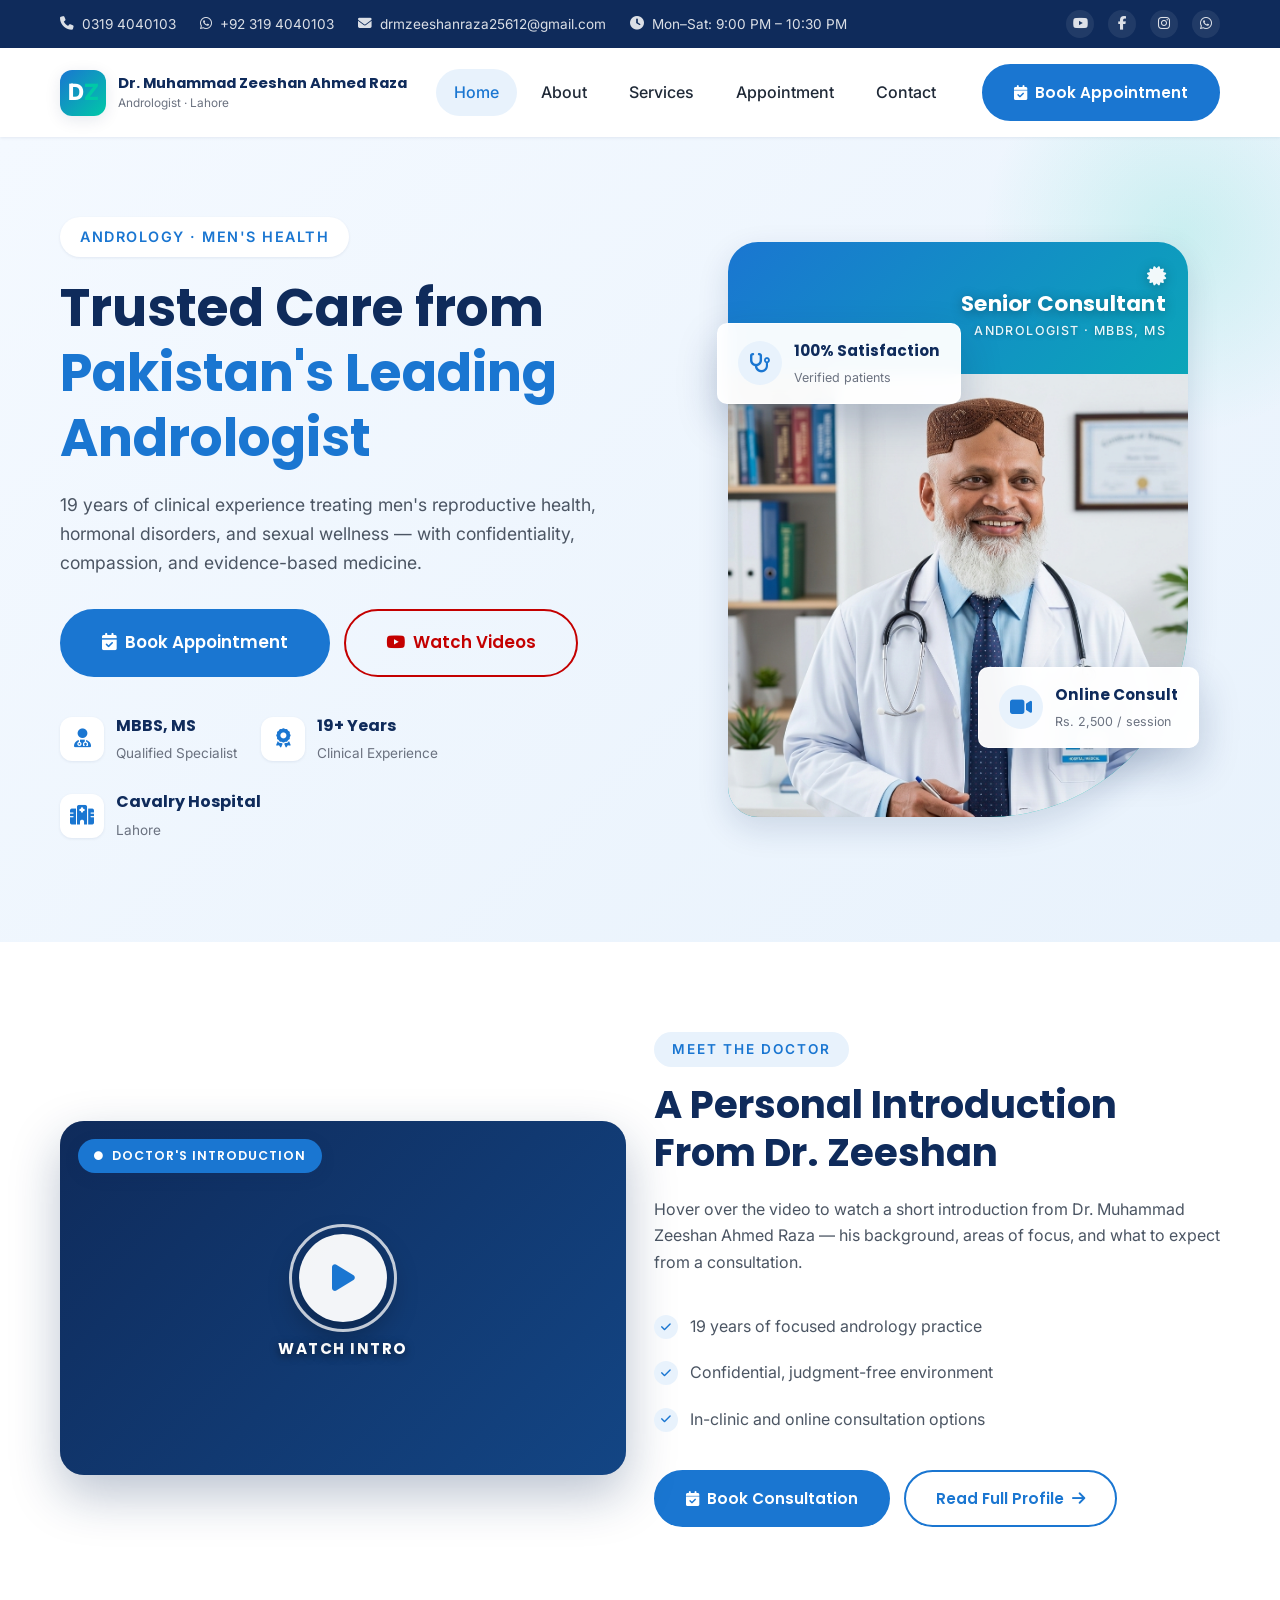
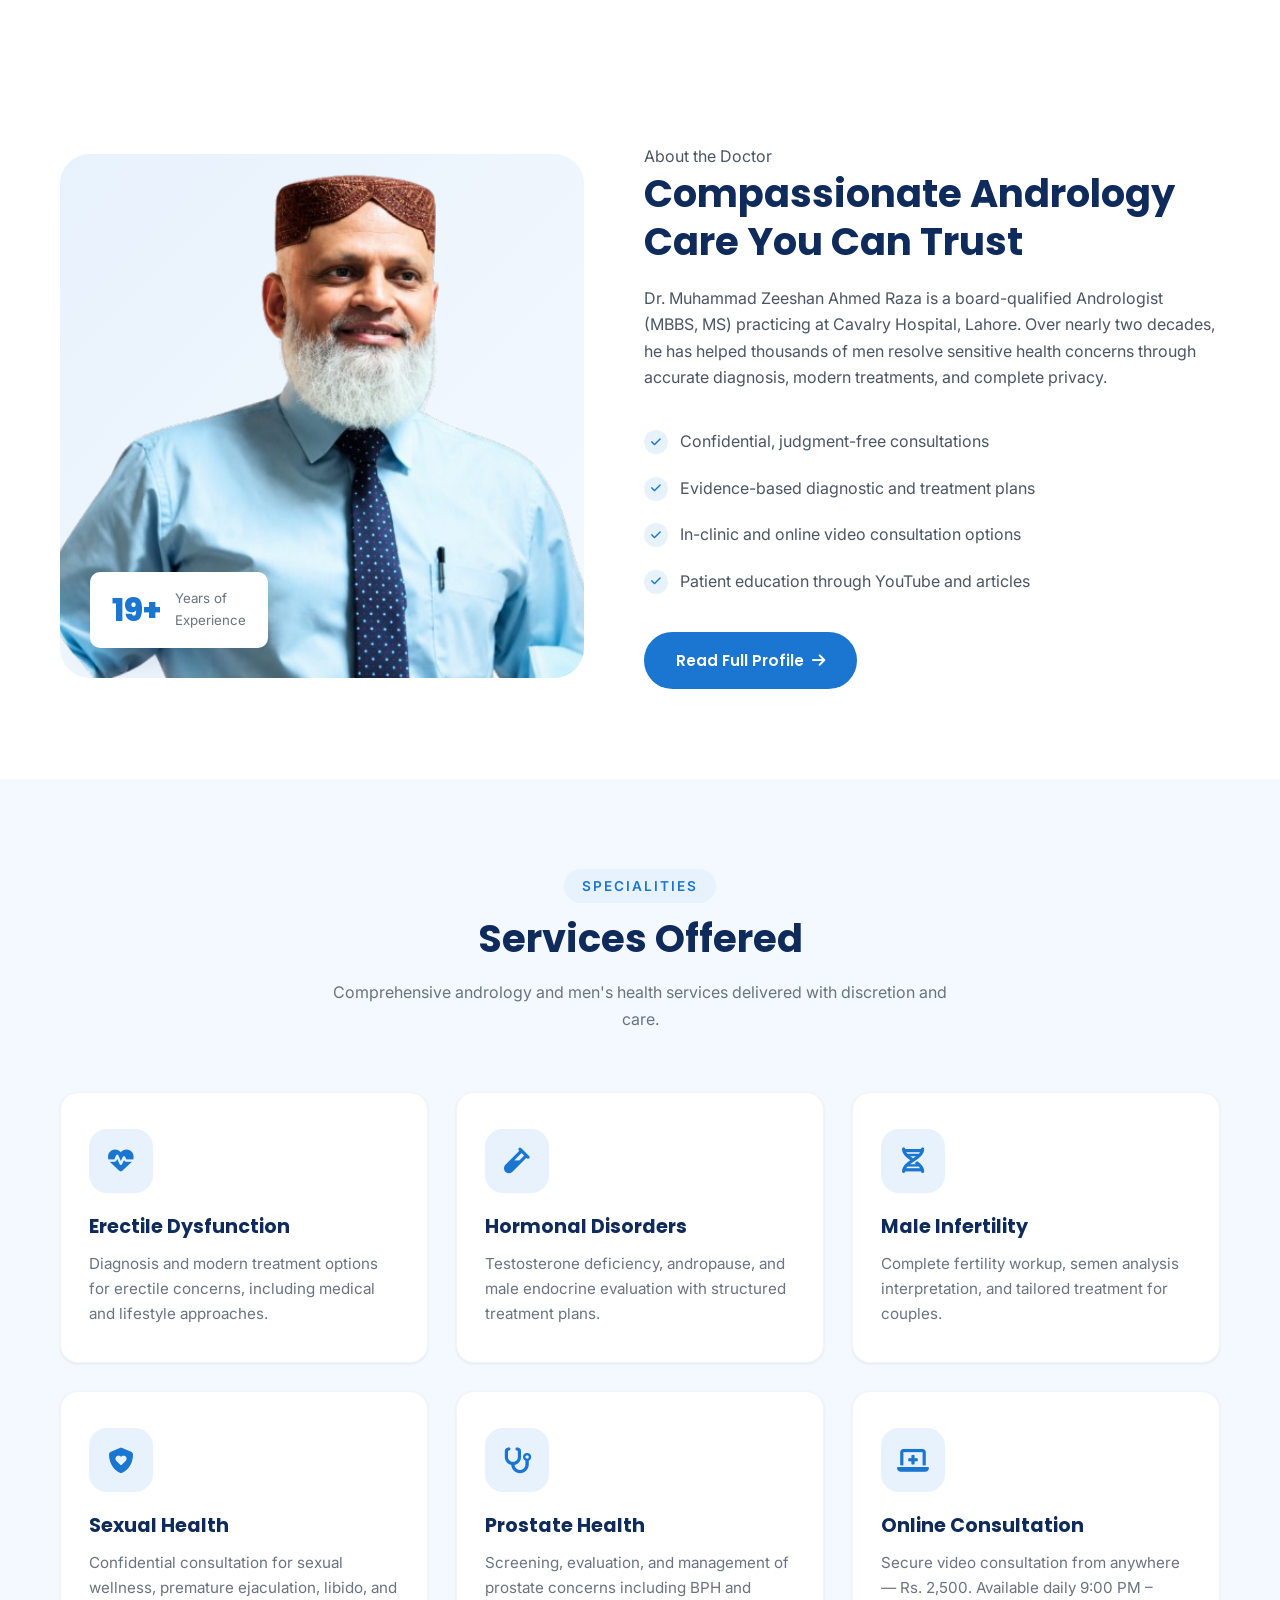
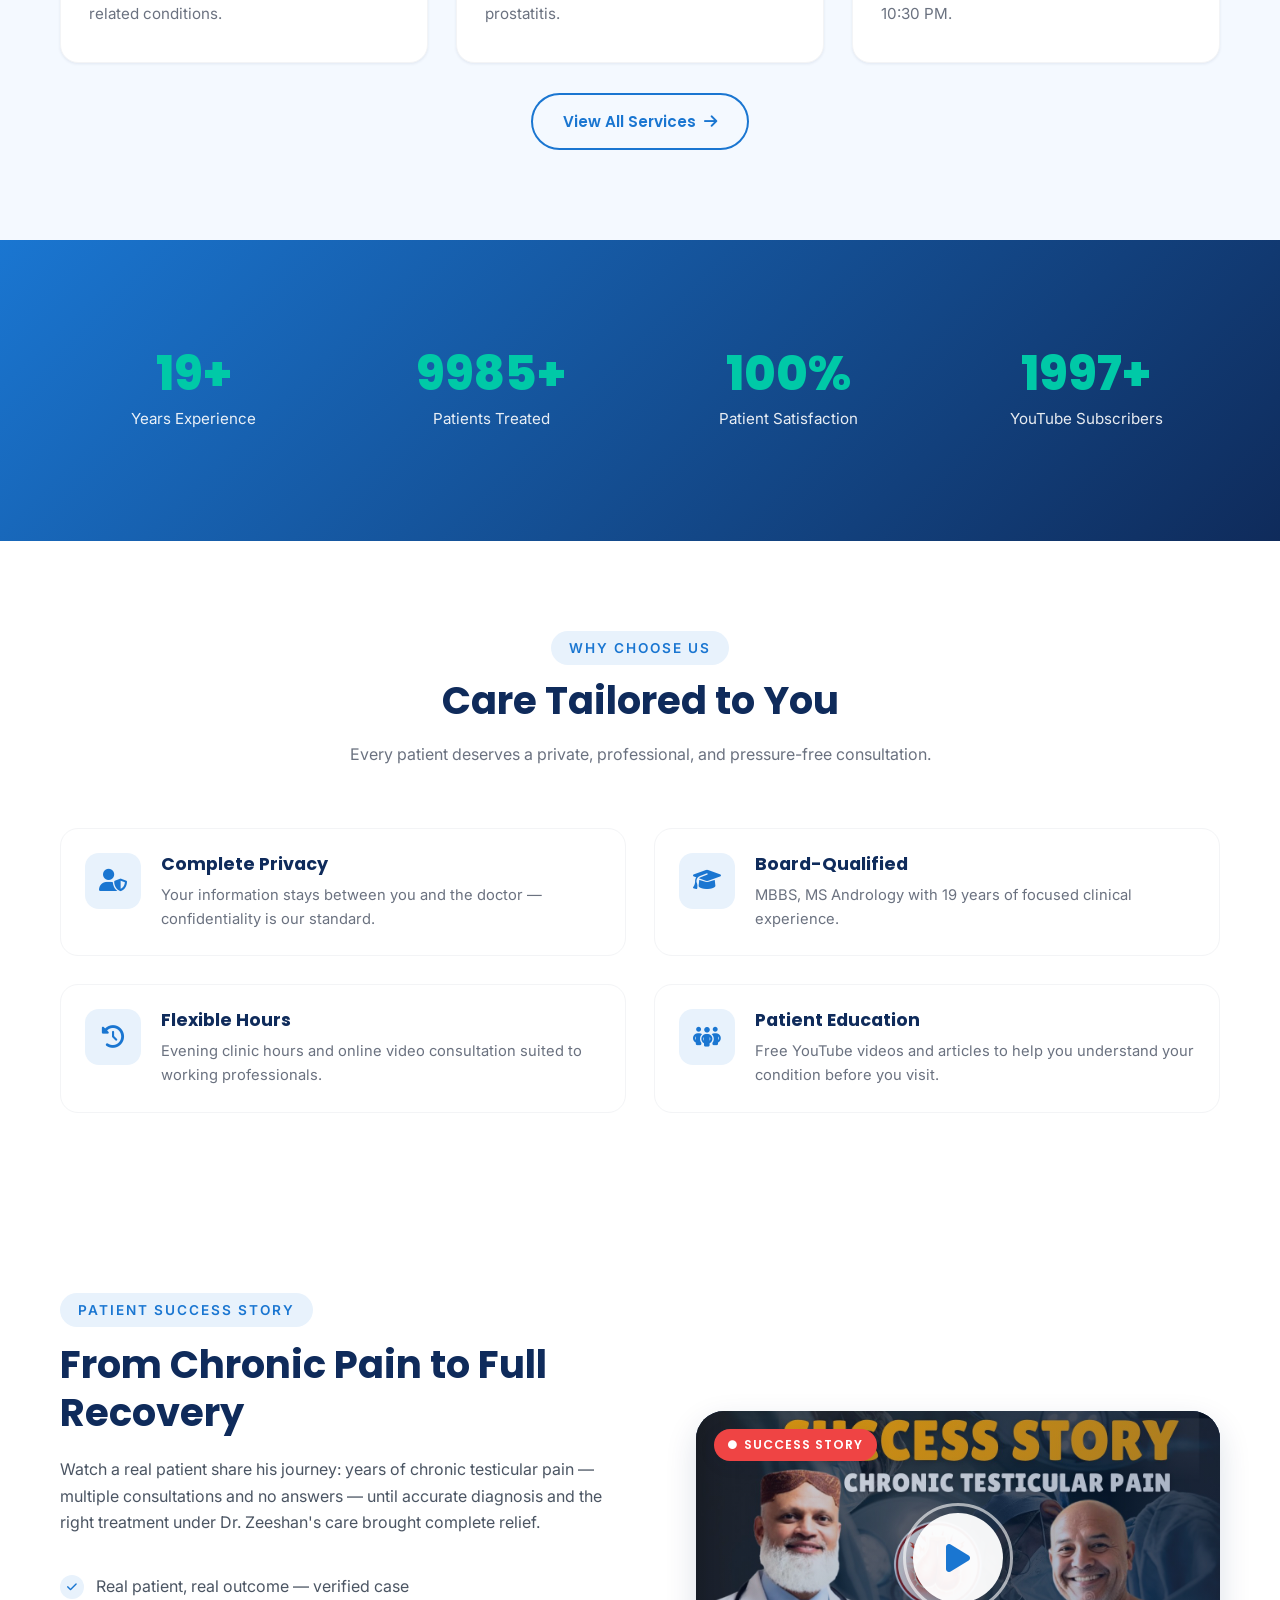
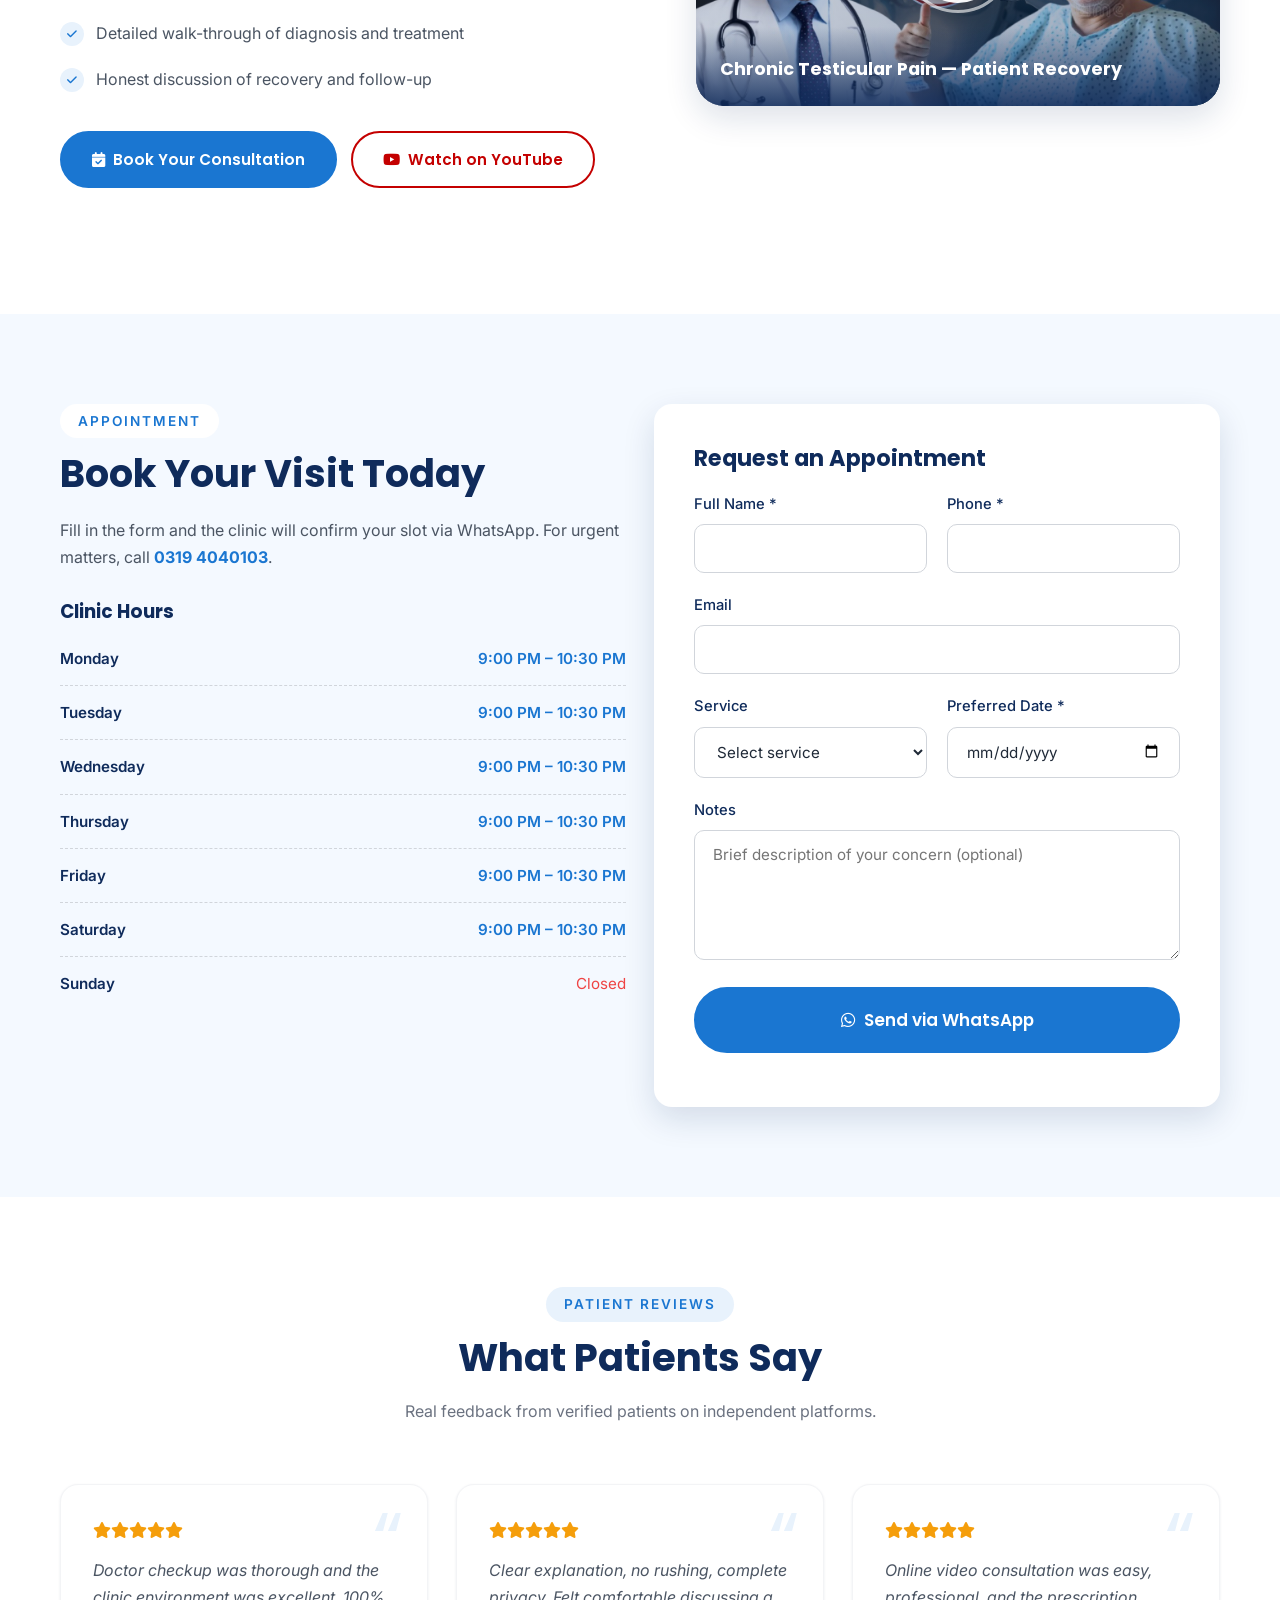
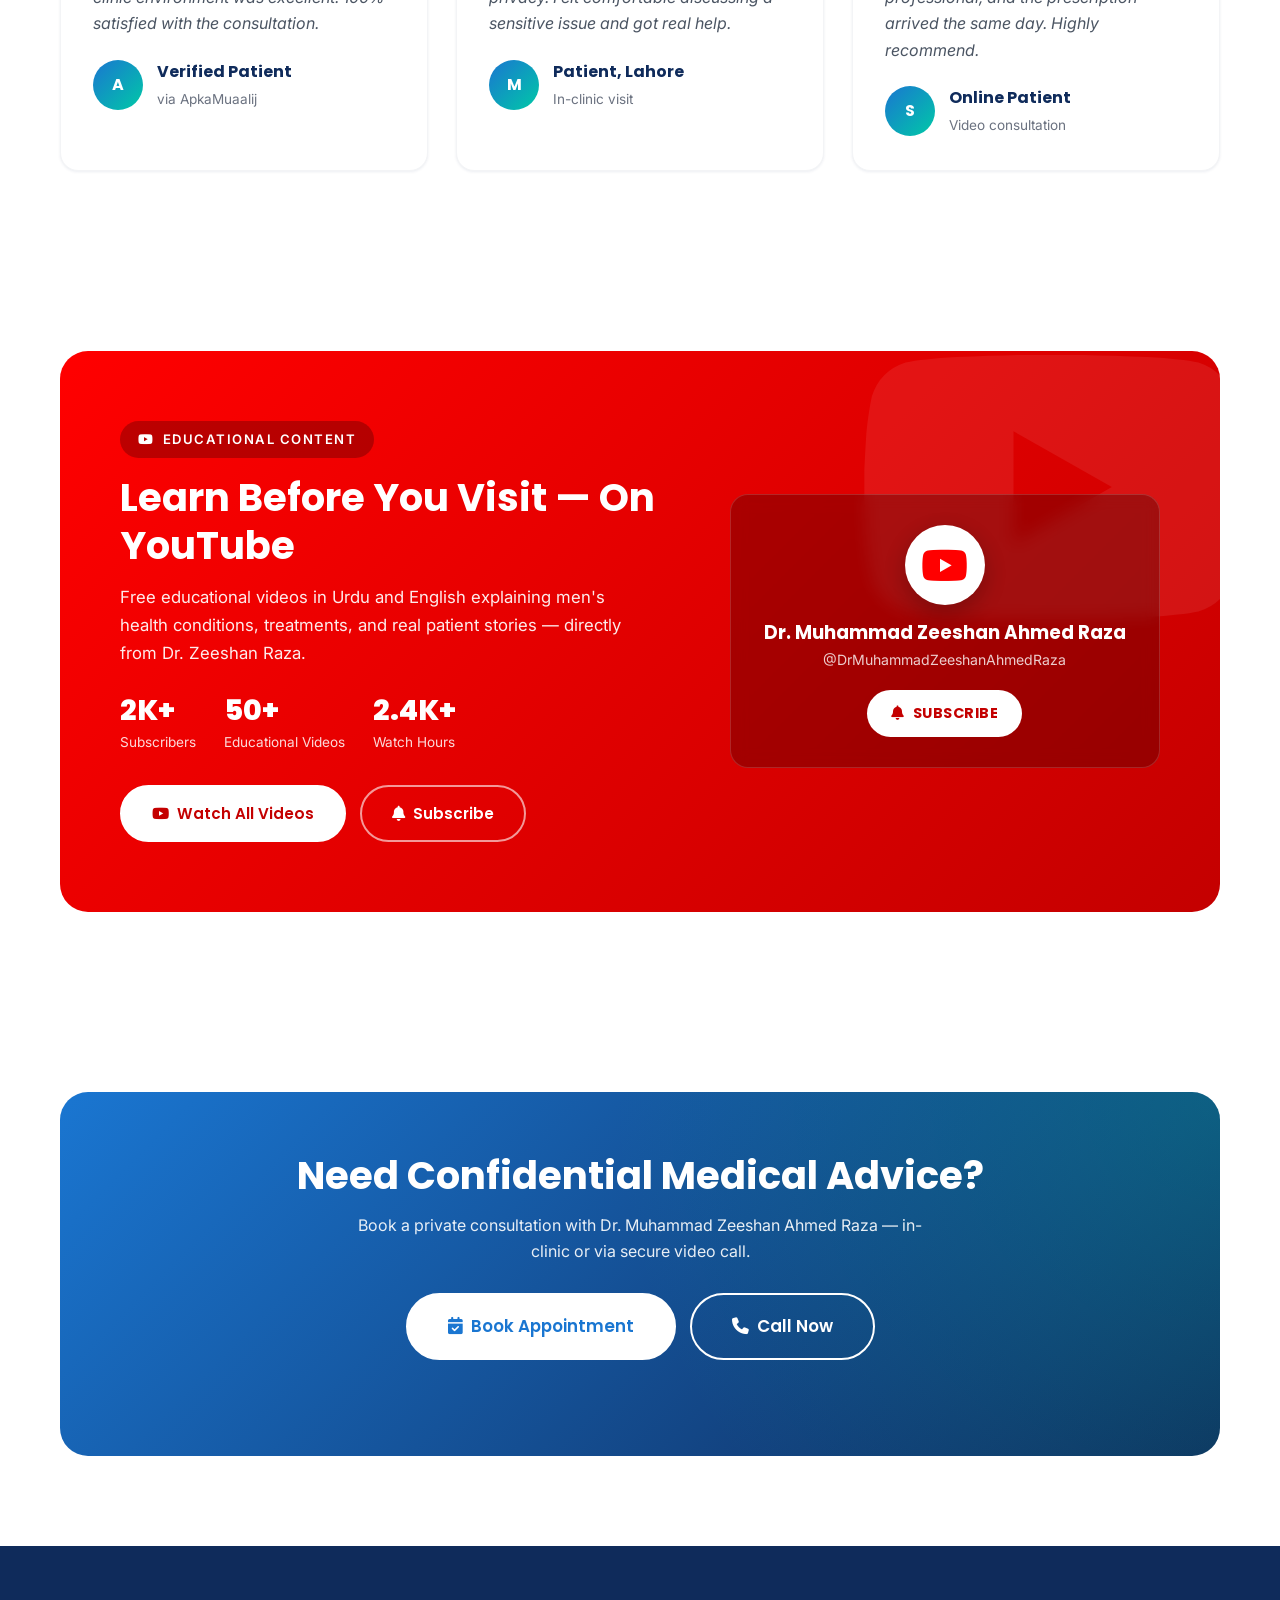
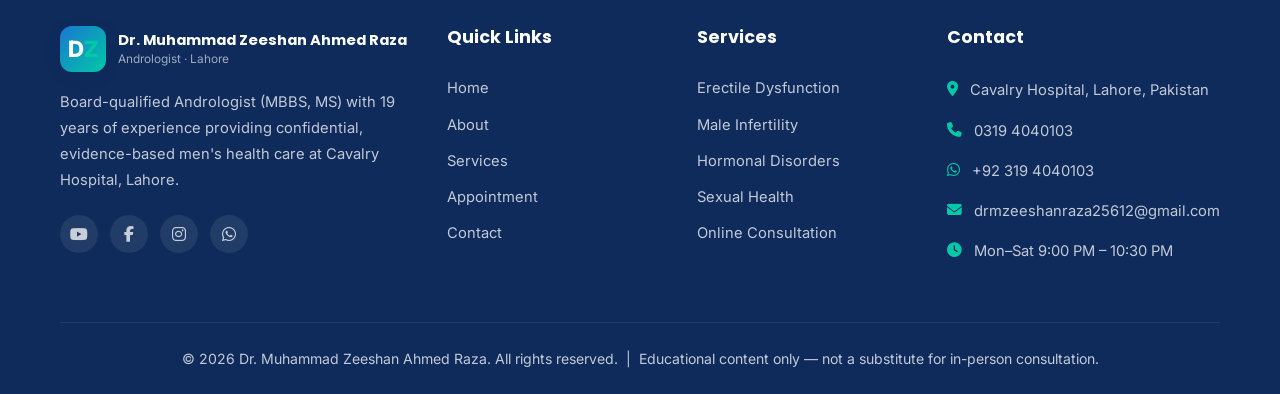
==== index.html @ 1eda5ea1 "first commit" ====
<!DOCTYPE html>
<html lang="en">
<head>
<meta charset="UTF-8" />
<meta name="viewport" content="width=device-width, initial-scale=1.0" />
<title>Dr. Muhammad Zeeshan Ahmed Raza — Andrologist | Cavalry Hospital, Lahore</title>
<meta name="description" content="Dr. Muhammad Zeeshan Ahmed Raza — MBBS, MS Andrologist with 19 years of experience at Cavalry Hospital, Lahore. Online and in-clinic consultations available." />
<meta name="keywords" content="Andrologist Lahore, Dr Zeeshan Ahmed Raza, men's health, urology, Cavalry Hospital, online consultation" />
<link rel="preconnect" href="https://fonts.googleapis.com" />
<link rel="preconnect" href="https://fonts.gstatic.com" crossorigin />
<link href="https://fonts.googleapis.com/css2?family=Poppins:wght@500;600;700;800&family=Inter:wght@400;500;600&display=swap" rel="stylesheet" />
<link rel="stylesheet" href="https://cdnjs.cloudflare.com/ajax/libs/font-awesome/6.5.1/css/all.min.css" />
<link rel="stylesheet" href="assets/css/style.css?v=20260511143106" />
</head>
<body>
<div class="loader" id="pageLoader"><div class="jimu-primary-loading"></div></div>

<!-- Top bar -->
<div class="topbar">
  <div class="container">
    <div class="topbar-info">
      <span><i class="fa-solid fa-phone"></i> 0319 4040103</span>
      <span><i class="fa-brands fa-whatsapp"></i> <a href="https://wa.me/923194040103" target="_blank" rel="noopener" style="color:inherit;">+92 319 4040103</a></span>
      <span><i class="fa-solid fa-envelope"></i> drmzeeshanraza25612@gmail.com</span>
      <span><i class="fa-solid fa-clock"></i> Mon–Sat: 9:00 PM – 10:30 PM</span>
    </div>
    <div class="topbar-social">
      <a href="https://www.youtube.com/@DrMuhammadZeeshanAhmedRaza" target="_blank" rel="noopener" aria-label="YouTube"><i class="fa-brands fa-youtube"></i></a>
      <a href="#" aria-label="Facebook"><i class="fa-brands fa-facebook-f"></i></a>
      <a href="#" aria-label="Instagram"><i class="fa-brands fa-instagram"></i></a>
      <a href="https://wa.me/923194040103" target="_blank" rel="noopener" aria-label="WhatsApp"><i class="fa-brands fa-whatsapp"></i></a>
    </div>
  </div>
</div>

<!-- Header -->
<header class="header">
  <div class="container">
    <a href="index.html" class="logo">
      <span class="logo-icon">D<span style="color:var(--secondary);">Z</span></span>
      <span class="logo-text">
        <strong>Dr. Muhammad Zeeshan Ahmed Raza</strong>
        <small>Andrologist · Lahore</small>
      </span>
    </a>
    <nav>
      <ul class="nav-list">
        <li><a href="index.html">Home</a></li>
        <li><a href="about.html">About</a></li>
        <li><a href="services.html">Services</a></li>
        <li><a href="appointment.html">Appointment</a></li>
        <li><a href="contact.html">Contact</a></li>
      </ul>
    </nav>
    <div class="nav-cta">
      <a href="appointment.html" class="btn btn-primary"><i class="fa-solid fa-calendar-check"></i> Book Appointment</a>
      <button class="menu-toggle" aria-label="Toggle menu" aria-expanded="false"><i class="fa-solid fa-bars"></i></button>
    </div>
  </div>
</header>

<!-- Hero -->
<section class="hero">
  <div class="container">
    <div class="hero-text">
      <span class="eyebrow">Andrology · Men's Health</span>
      <h1>Trusted Care from <span>Pakistan's Leading Andrologist</span></h1>
      <p class="lead">19 years of clinical experience treating men's reproductive health, hormonal disorders, and sexual wellness — with confidentiality, compassion, and evidence-based medicine.</p>
      <div class="hero-actions">
        <a href="appointment.html" class="btn btn-primary btn-lg"><i class="fa-solid fa-calendar-check"></i> Book Appointment</a>
        <a href="https://www.youtube.com/@DrMuhammadZeeshanAhmedRaza" target="_blank" rel="noopener" class="btn btn-outline-yt btn-lg"><i class="fa-brands fa-youtube"></i> Watch Videos</a>
      </div>
      <div class="hero-meta">
        <div class="hero-meta-item">
          <span class="icon"><i class="fa-solid fa-user-doctor"></i></span>
          <div><strong>MBBS, MS</strong><small>Qualified Specialist</small></div>
        </div>
        <div class="hero-meta-item">
          <span class="icon"><i class="fa-solid fa-award"></i></span>
          <div><strong>19+ Years</strong><small>Clinical Experience</small></div>
        </div>
        <div class="hero-meta-item">
          <span class="icon"><i class="fa-solid fa-hospital"></i></span>
          <div><strong>Cavalry Hospital</strong><small>Lahore</small></div>
        </div>
      </div>
    </div>
    <div class="hero-image">
      <div class="image-wrap">
        <span class="placeholder">DR</span>
        <img src="assets/images/doctor-hero.png" alt="Dr. Muhammad Zeeshan Ahmed Raza — Andrologist, Cavalry Hospital Lahore" onerror="this.style.display='none'" />
        <div class="image-tagline">
          <i class="fa-solid fa-certificate"></i>
          <strong>Senior Consultant</strong>
          <span>Andrologist &middot; MBBS, MS</span>
        </div>
      </div>
      <div class="hero-card card-1">
        <span class="icon"><i class="fa-solid fa-stethoscope"></i></span>
        <div><strong>100% Satisfaction</strong><small>Verified patients</small></div>
      </div>
      <div class="hero-card card-2">
        <span class="icon"><i class="fa-solid fa-video"></i></span>
        <div><strong>Online Consult</strong><small>Rs. 2,500 / session</small></div>
      </div>
    </div>
  </div>
</section>

<!-- Doctor Intro Video — left side, expands to centre on hover -->
<section class="section intro-video-section">
  <div class="container">
    <div class="grid grid-2 align-center">
      <div class="intro-video-card" id="introVideoCard" role="button" tabindex="0" aria-label="Hover or click to play the doctor's intro video">
        <video class="intro-preview" muted loop playsinline preload="metadata">
          <source src="assets/videos/intro.mp4" type="video/mp4" />
        </video>
        <div class="intro-overlay">
          <span class="play-ring"><i class="fa-solid fa-play"></i></span>
          <span class="intro-label">Watch Intro</span>
        </div>
        <span class="intro-tag"><i class="fa-solid fa-circle" style="font-size:0.55rem;"></i> Doctor's Introduction</span>
      </div>
      <div>
        <span class="eyebrow" style="display:inline-block; color: var(--primary); font-weight:600; font-size:0.85rem; letter-spacing:2px; text-transform:uppercase; margin-bottom:14px; padding:6px 18px; background: var(--primary-light); border-radius:999px;">Meet The Doctor</span>
        <h2>A Personal Introduction From Dr. Zeeshan</h2>
        <p>Hover over the video to watch a short introduction from Dr. Muhammad Zeeshan Ahmed Raza — his background, areas of focus, and what to expect from a consultation.</p>
        <ul class="feature-list">
          <li>19 years of focused andrology practice</li>
          <li>Confidential, judgment-free environment</li>
          <li>In-clinic and online consultation options</li>
        </ul>
        <div class="hero-actions" style="margin-top: 28px;">
          <a href="appointment.html" class="btn btn-primary"><i class="fa-solid fa-calendar-check"></i> Book Consultation</a>
          <a href="about.html" class="btn btn-outline">Read Full Profile <i class="fa-solid fa-arrow-right"></i></a>
        </div>
      </div>
    </div>
  </div>
</section>

<!-- About preview -->
<section class="section about-preview">
  <div class="container">
    <div class="image-side">
      <img src="assets/images/doctor-about.png" alt="Dr. Muhammad Zeeshan Ahmed Raza" onerror="this.style.display='none'; this.nextElementSibling.style.display='inline-block';" />
      <i class="fa-solid fa-user-doctor" style="display:none; font-size: 9rem; color: var(--primary); opacity: 0.4;"></i>
      <div class="badge">
        <span class="num">19+</span>
        <small>Years of<br />Experience</small>
      </div>
    </div>
    <div>
      <span class="section-head eyebrow" style="margin-bottom:14px;">About the Doctor</span>
      <h2>Compassionate Andrology Care You Can Trust</h2>
      <p>Dr. Muhammad Zeeshan Ahmed Raza is a board-qualified Andrologist (MBBS, MS) practicing at Cavalry Hospital, Lahore. Over nearly two decades, he has helped thousands of men resolve sensitive health concerns through accurate diagnosis, modern treatments, and complete privacy.</p>
      <ul class="feature-list">
        <li>Confidential, judgment-free consultations</li>
        <li>Evidence-based diagnostic and treatment plans</li>
        <li>In-clinic and online video consultation options</li>
        <li>Patient education through YouTube and articles</li>
      </ul>
      <a href="about.html" class="btn btn-primary">Read Full Profile <i class="fa-solid fa-arrow-right"></i></a>
    </div>
  </div>
</section>

<!-- Services -->
<section class="section bg-light">
  <div class="container">
    <div class="section-head">
      <span class="eyebrow">Specialities</span>
      <h2>Services Offered</h2>
      <p>Comprehensive andrology and men's health services delivered with discretion and care.</p>
    </div>
    <div class="grid grid-3">
      <div class="service-card">
        <span class="icon"><i class="fa-solid fa-heart-pulse"></i></span>
        <h3>Erectile Dysfunction</h3>
        <p>Diagnosis and modern treatment options for erectile concerns, including medical and lifestyle approaches.</p>
      </div>
      <div class="service-card">
        <span class="icon"><i class="fa-solid fa-vial"></i></span>
        <h3>Hormonal Disorders</h3>
        <p>Testosterone deficiency, andropause, and male endocrine evaluation with structured treatment plans.</p>
      </div>
      <div class="service-card">
        <span class="icon"><i class="fa-solid fa-dna"></i></span>
        <h3>Male Infertility</h3>
        <p>Complete fertility workup, semen analysis interpretation, and tailored treatment for couples.</p>
      </div>
      <div class="service-card">
        <span class="icon"><i class="fa-solid fa-shield-heart"></i></span>
        <h3>Sexual Health</h3>
        <p>Confidential consultation for sexual wellness, premature ejaculation, libido, and related conditions.</p>
      </div>
      <div class="service-card">
        <span class="icon"><i class="fa-solid fa-stethoscope"></i></span>
        <h3>Prostate Health</h3>
        <p>Screening, evaluation, and management of prostate concerns including BPH and prostatitis.</p>
      </div>
      <div class="service-card">
        <span class="icon"><i class="fa-solid fa-laptop-medical"></i></span>
        <h3>Online Consultation</h3>
        <p>Secure video consultation from anywhere — Rs. 2,500. Available daily 9:00 PM – 10:30 PM.</p>
      </div>
    </div>
    <div class="text-center mt-4">
      <a href="services.html" class="btn btn-outline">View All Services <i class="fa-solid fa-arrow-right"></i></a>
    </div>
  </div>
</section>

<!-- Stats -->
<section class="section stats">
  <div class="container">
    <div class="grid grid-4">
      <div class="stat-item">
        <div class="num" data-count="19" data-suffix="+">0</div>
        <div class="label">Years Experience</div>
      </div>
      <div class="stat-item">
        <div class="num" data-count="10000" data-suffix="+">0</div>
        <div class="label">Patients Treated</div>
      </div>
      <div class="stat-item">
        <div class="num" data-count="100" data-suffix="%">0</div>
        <div class="label">Patient Satisfaction</div>
      </div>
      <div class="stat-item">
        <div class="num" data-count="2000" data-suffix="+">0</div>
        <div class="label">YouTube Subscribers</div>
      </div>
    </div>
  </div>
</section>

<!-- Why Choose -->
<section class="section">
  <div class="container">
    <div class="section-head">
      <span class="eyebrow">Why Choose Us</span>
      <h2>Care Tailored to You</h2>
      <p>Every patient deserves a private, professional, and pressure-free consultation.</p>
    </div>
    <div class="grid grid-2">
      <div class="why-card">
        <span class="icon"><i class="fa-solid fa-user-shield"></i></span>
        <div><h3>Complete Privacy</h3><p>Your information stays between you and the doctor — confidentiality is our standard.</p></div>
      </div>
      <div class="why-card">
        <span class="icon"><i class="fa-solid fa-graduation-cap"></i></span>
        <div><h3>Board-Qualified</h3><p>MBBS, MS Andrology with 19 years of focused clinical experience.</p></div>
      </div>
      <div class="why-card">
        <span class="icon"><i class="fa-solid fa-clock-rotate-left"></i></span>
        <div><h3>Flexible Hours</h3><p>Evening clinic hours and online video consultation suited to working professionals.</p></div>
      </div>
      <div class="why-card">
        <span class="icon"><i class="fa-solid fa-people-group"></i></span>
        <div><h3>Patient Education</h3><p>Free YouTube videos and articles to help you understand your condition before you visit.</p></div>
      </div>
    </div>
  </div>
</section>

<!-- Success Story -->
<section class="section success-story">
  <div class="container">
    <div>
      <span class="eyebrow" style="display:inline-block; color: var(--primary); font-weight:600; font-size:0.85rem; letter-spacing:2px; text-transform:uppercase; margin-bottom:14px; padding:6px 18px; background: var(--primary-light); border-radius:999px;">Patient Success Story</span>
      <h2>From Chronic Pain to Full Recovery</h2>
      <p>Watch a real patient share his journey: years of chronic testicular pain — multiple consultations and no answers — until accurate diagnosis and the right treatment under Dr. Zeeshan's care brought complete relief.</p>
      <ul class="feature-list">
        <li>Real patient, real outcome — verified case</li>
        <li>Detailed walk-through of diagnosis and treatment</li>
        <li>Honest discussion of recovery and follow-up</li>
      </ul>
      <div class="hero-actions" style="margin-top: 28px;">
        <a href="appointment.html" class="btn btn-primary"><i class="fa-solid fa-calendar-check"></i> Book Your Consultation</a>
        <a href="https://youtu.be/rzO3J-Jvtfo" target="_blank" rel="noopener" class="btn btn-outline-yt"><i class="fa-brands fa-youtube"></i> Watch on YouTube</a>
      </div>
    </div>
    <a href="https://youtu.be/rzO3J-Jvtfo" target="_blank" rel="noopener" class="video-card" aria-label="Watch the success story video on YouTube">
      <span class="video-badge"><i class="fa-solid fa-circle" style="font-size: 0.55rem;"></i> Success Story</span>
      <img src="assets/images/success-story-thumb.jpg" alt="Patient Success Story: Chronic Testicular Pain Recovery" />
      <span class="play-overlay">
        <span class="play-btn"><i class="fa-solid fa-play"></i></span>
      </span>
      <span class="video-title">Chronic Testicular Pain — Patient Recovery</span>
    </a>
  </div>
</section>

<!-- Appointment + schedule -->
<section class="section bg-light">
  <div class="container">
    <div class="grid grid-2">
      <div>
        <span class="eyebrow" style="display:inline-block; color: var(--primary); font-weight:600; font-size:0.85rem; letter-spacing:2px; text-transform:uppercase; margin-bottom:12px; padding:6px 18px; background: var(--white); border-radius:999px;">Appointment</span>
        <h2>Book Your Visit Today</h2>
        <p>Fill in the form and the clinic will confirm your slot via WhatsApp. For urgent matters, call <a href="tel:03194040103"><strong>0319 4040103</strong></a>.</p>
        <h4 style="margin-top:30px;">Clinic Hours</h4>
        <ul class="schedule-list">
          <li><span class="day">Monday</span><span class="time">9:00 PM – 10:30 PM</span></li>
          <li><span class="day">Tuesday</span><span class="time">9:00 PM – 10:30 PM</span></li>
          <li><span class="day">Wednesday</span><span class="time">9:00 PM – 10:30 PM</span></li>
          <li><span class="day">Thursday</span><span class="time">9:00 PM – 10:30 PM</span></li>
          <li><span class="day">Friday</span><span class="time">9:00 PM – 10:30 PM</span></li>
          <li><span class="day">Saturday</span><span class="time">9:00 PM – 10:30 PM</span></li>
          <li><span class="day">Sunday</span><span class="closed">Closed</span></li>
        </ul>
      </div>
      <form class="appointment-form" data-appointment>
        <h3 style="margin-bottom:20px;">Request an Appointment</h3>
        <div class="form-row">
          <div class="form-group">
            <label class="form-label">Full Name *</label>
            <input class="form-control" type="text" name="name" required />
          </div>
          <div class="form-group">
            <label class="form-label">Phone *</label>
            <input class="form-control" type="tel" name="phone" required />
          </div>
        </div>
        <div class="form-group">
          <label class="form-label">Email</label>
          <input class="form-control" type="email" name="email" />
        </div>
        <div class="form-row">
          <div class="form-group">
            <label class="form-label">Service</label>
            <select class="form-select" name="service">
              <option value="">Select service</option>
              <option>General Andrology Consultation</option>
              <option>Erectile Dysfunction</option>
              <option>Male Infertility</option>
              <option>Hormonal Disorders</option>
              <option>Sexual Health</option>
              <option>Prostate Concerns</option>
              <option>Online Video Consultation</option>
            </select>
          </div>
          <div class="form-group">
            <label class="form-label">Preferred Date *</label>
            <input class="form-control" type="date" name="date" required />
          </div>
        </div>
        <div class="form-group">
          <label class="form-label">Notes</label>
          <textarea class="form-control" name="notes" placeholder="Brief description of your concern (optional)"></textarea>
        </div>
        <button type="submit" class="btn btn-primary btn-lg" style="width:100%;"><i class="fa-brands fa-whatsapp"></i> Send via WhatsApp</button>
        <div class="form-status" style="margin-top:14px; font-size:0.92rem;"></div>
      </form>
    </div>
  </div>
</section>

<!-- Testimonials -->
<section class="section">
  <div class="container">
    <div class="section-head">
      <span class="eyebrow">Patient Reviews</span>
      <h2>What Patients Say</h2>
      <p>Real feedback from verified patients on independent platforms.</p>
    </div>
    <div class="grid grid-3">
      <div class="testimonial-card">
        <div class="stars"><i class="fa-solid fa-star"></i><i class="fa-solid fa-star"></i><i class="fa-solid fa-star"></i><i class="fa-solid fa-star"></i><i class="fa-solid fa-star"></i></div>
        <p>Doctor checkup was thorough and the clinic environment was excellent. 100% satisfied with the consultation.</p>
        <div class="author">
          <span class="avatar">A</span>
          <div><strong>Verified Patient</strong><small>via ApkaMuaalij</small></div>
        </div>
      </div>
      <div class="testimonial-card">
        <div class="stars"><i class="fa-solid fa-star"></i><i class="fa-solid fa-star"></i><i class="fa-solid fa-star"></i><i class="fa-solid fa-star"></i><i class="fa-solid fa-star"></i></div>
        <p>Clear explanation, no rushing, complete privacy. Felt comfortable discussing a sensitive issue and got real help.</p>
        <div class="author">
          <span class="avatar">M</span>
          <div><strong>Patient, Lahore</strong><small>In-clinic visit</small></div>
        </div>
      </div>
      <div class="testimonial-card">
        <div class="stars"><i class="fa-solid fa-star"></i><i class="fa-solid fa-star"></i><i class="fa-solid fa-star"></i><i class="fa-solid fa-star"></i><i class="fa-solid fa-star"></i></div>
        <p>Online video consultation was easy, professional, and the prescription arrived the same day. Highly recommend.</p>
        <div class="author">
          <span class="avatar">S</span>
          <div><strong>Online Patient</strong><small>Video consultation</small></div>
        </div>
      </div>
    </div>
  </div>
</section>

<!-- YouTube Channel Showcase -->
<section class="section">
  <div class="container">
    <div class="youtube-showcase">
      <div class="container-flex">
        <div>
          <span class="eyebrow"><i class="fa-brands fa-youtube"></i> Educational Content</span>
          <h2>Learn Before You Visit — On YouTube</h2>
          <p class="lead">Free educational videos in Urdu and English explaining men's health conditions, treatments, and real patient stories — directly from Dr. Zeeshan Raza.</p>
          <div class="yt-stats">
            <div class="yt-stat"><strong>2K+</strong><small>Subscribers</small></div>
            <div class="yt-stat"><strong>50+</strong><small>Educational Videos</small></div>
            <div class="yt-stat"><strong>2.4K+</strong><small>Watch Hours</small></div>
          </div>
          <div class="yt-actions">
            <a href="https://www.youtube.com/@DrMuhammadZeeshanAhmedRaza/videos" target="_blank" rel="noopener" class="btn btn-yt"><i class="fa-brands fa-youtube"></i> Watch All Videos</a>
            <a href="https://www.youtube.com/@DrMuhammadZeeshanAhmedRaza?sub_confirmation=1" target="_blank" rel="noopener" class="btn btn-yt-outline"><i class="fa-solid fa-bell"></i> Subscribe</a>
          </div>
        </div>
        <div class="channel-card">
          <span class="yt-logo"><i class="fa-brands fa-youtube"></i></span>
          <h3>Dr. Muhammad Zeeshan Ahmed Raza</h3>
          <span class="handle">@DrMuhammadZeeshanAhmedRaza</span>
          <a href="https://www.youtube.com/@DrMuhammadZeeshanAhmedRaza?sub_confirmation=1" target="_blank" rel="noopener" class="subscribe-btn">
            <i class="fa-solid fa-bell"></i> Subscribe
          </a>
        </div>
      </div>
    </div>
  </div>
</section>

<!-- CTA -->
<section class="section">
  <div class="container">
    <div class="cta-banner">
      <h2>Need Confidential Medical Advice?</h2>
      <p>Book a private consultation with Dr. Muhammad Zeeshan Ahmed Raza — in-clinic or via secure video call.</p>
      <div class="hero-actions" style="justify-content: center;">
        <a href="appointment.html" class="btn btn-white btn-lg"><i class="fa-solid fa-calendar-check"></i> Book Appointment</a>
        <a href="tel:03194040103" class="btn btn-outline btn-lg" style="color:var(--white); border-color:var(--white);"><i class="fa-solid fa-phone"></i> Call Now</a>
      </div>
    </div>
  </div>
</section>

<!-- Footer -->
<footer class="footer">
  <div class="container">
    <div class="footer-grid">
      <div class="footer-about">
        <a href="index.html" class="logo">
          <span class="logo-icon">D<span style="color:var(--secondary);">Z</span></span>
          <span class="logo-text">
            <strong>Dr. Muhammad Zeeshan Ahmed Raza</strong>
            <small>Andrologist · Lahore</small>
          </span>
        </a>
        <p>Board-qualified Andrologist (MBBS, MS) with 19 years of experience providing confidential, evidence-based men's health care at Cavalry Hospital, Lahore.</p>
        <div class="footer-social">
          <a href="https://www.youtube.com/@DrMuhammadZeeshanAhmedRaza" target="_blank" rel="noopener" aria-label="YouTube"><i class="fa-brands fa-youtube"></i></a>
          <a href="#" aria-label="Facebook"><i class="fa-brands fa-facebook-f"></i></a>
          <a href="#" aria-label="Instagram"><i class="fa-brands fa-instagram"></i></a>
          <a href="https://wa.me/923194040103" target="_blank" rel="noopener" aria-label="WhatsApp"><i class="fa-brands fa-whatsapp"></i></a>
        </div>
      </div>
      <div>
        <h4>Quick Links</h4>
        <ul class="footer-links">
          <li><a href="index.html">Home</a></li>
          <li><a href="about.html">About</a></li>
          <li><a href="services.html">Services</a></li>
          <li><a href="appointment.html">Appointment</a></li>
          <li><a href="contact.html">Contact</a></li>
        </ul>
      </div>
      <div>
        <h4>Services</h4>
        <ul class="footer-links">
          <li><a href="services.html">Erectile Dysfunction</a></li>
          <li><a href="services.html">Male Infertility</a></li>
          <li><a href="services.html">Hormonal Disorders</a></li>
          <li><a href="services.html">Sexual Health</a></li>
          <li><a href="services.html">Online Consultation</a></li>
        </ul>
      </div>
      <div>
        <h4>Contact</h4>
        <ul class="footer-links footer-contact">
          <li><i class="fa-solid fa-location-dot"></i> Cavalry Hospital, Lahore, Pakistan</li>
          <li><i class="fa-solid fa-phone"></i> <a href="tel:03194040103">0319 4040103</a></li>
          <li><i class="fa-brands fa-whatsapp"></i> <a href="https://wa.me/923194040103" target="_blank" rel="noopener">+92 319 4040103</a></li>
          <li><i class="fa-solid fa-envelope"></i> <a href="mailto:drmzeeshanraza25612@gmail.com">drmzeeshanraza25612@gmail.com</a></li>
          <li><i class="fa-solid fa-clock"></i> Mon–Sat 9:00 PM – 10:30 PM</li>
        </ul>
      </div>
    </div>
    <div class="footer-bottom">
      &copy; <span id="footer-year"></span> Dr. Muhammad Zeeshan Ahmed Raza. All rights reserved. &nbsp;|&nbsp;
      Educational content only — not a substitute for in-person consultation.
    </div>
  </div>
</footer>

<!-- Intro video lightbox modal -->
<div class="intro-modal" id="introModal" aria-hidden="true">
  <div class="intro-modal-inner">
    <button class="intro-close" type="button" aria-label="Close intro video"><i class="fa-solid fa-xmark"></i></button>
    <video id="introVideoEl" loop playsinline preload="metadata">
      <source src="assets/videos/intro.mp4" type="video/mp4" />
    </video>
  </div>
</div>

<script src="assets/js/main.js?v=20260511143106"></script>
</body>
</html>
---- assets/css/style.css ----
/* ==========================================================================
   Dr. Muhammad Zeeshan Ahmad Raza — Andrologist
   Mediplus-inspired theme
   ========================================================================== */

:root {
  --primary: #1A76D1;
  --primary-dark: #0d5fb3;
  --primary-light: #e8f2fc;
  --secondary: #00C9A7;
  --secondary-dark: #00a085;
  --dark: #0F2B5B;
  --gray-900: #1f2937;
  --gray-700: #4b5563;
  --gray-500: #6b7280;
  --gray-300: #d1d5db;
  --gray-100: #f3f4f6;
  --light: #F4F9FF;
  --white: #ffffff;
  --success: #10b981;
  --warning: #f59e0b;
  --danger: #ef4444;
  --shadow-sm: 0 1px 3px rgba(15, 43, 91, 0.08);
  --shadow-md: 0 4px 16px rgba(15, 43, 91, 0.10);
  --shadow-lg: 0 12px 32px rgba(15, 43, 91, 0.14);
  --radius-sm: 6px;
  --radius-md: 10px;
  --radius-lg: 18px;
  --radius-xl: 28px;
  --transition: all 0.3s ease;
  --container: 1200px;
}

* { margin: 0; padding: 0; box-sizing: border-box; }

html { scroll-behavior: smooth; }

body {
  font-family: 'Inter', system-ui, -apple-system, sans-serif;
  font-size: 16px;
  line-height: 1.65;
  color: var(--gray-700);
  background: var(--white);
  -webkit-font-smoothing: antialiased;
}

h1, h2, h3, h4, h5, h6 {
  font-family: 'Poppins', sans-serif;
  font-weight: 700;
  color: var(--dark);
  line-height: 1.25;
  margin-bottom: 0.5em;
}

h1 { font-size: clamp(2rem, 4.5vw, 3.25rem); }
h2 { font-size: clamp(1.6rem, 3vw, 2.4rem); }
h3 { font-size: 1.4rem; }
h4 { font-size: 1.15rem; }

p { margin-bottom: 1rem; }

a { color: var(--primary); text-decoration: none; transition: var(--transition); }
a:hover { color: var(--primary-dark); }

img { max-width: 100%; display: block; }

.container {
  max-width: var(--container);
  margin: 0 auto;
  padding: 0 20px;
}

.section { padding: 90px 0; }
.section-sm { padding: 60px 0; }
.bg-light { background: var(--light); }
.bg-primary { background: var(--primary); color: var(--white); }
.bg-dark { background: var(--dark); color: var(--white); }

.text-center { text-align: center; }
.text-primary { color: var(--primary); }
.text-secondary { color: var(--secondary); }
.text-white { color: var(--white); }

/* Section heading */
.section-head { text-align: center; margin-bottom: 60px; }
.section-head .eyebrow {
  display: inline-block;
  color: var(--primary);
  font-weight: 600;
  font-size: 0.85rem;
  letter-spacing: 2px;
  text-transform: uppercase;
  margin-bottom: 12px;
  padding: 6px 18px;
  background: var(--primary-light);
  border-radius: 999px;
}
.section-head h2 { margin-bottom: 16px; }
.section-head p { max-width: 640px; margin: 0 auto; color: var(--gray-500); }

/* Buttons */
.btn {
  display: inline-flex;
  align-items: center;
  justify-content: center;
  gap: 8px;
  padding: 14px 30px;
  font-family: 'Poppins', sans-serif;
  font-weight: 600;
  font-size: 0.95rem;
  border-radius: 999px;
  border: 2px solid transparent;
  cursor: pointer;
  transition: var(--transition);
  text-align: center;
  white-space: nowrap;
}
.btn-primary { background: var(--primary); color: var(--white); border-color: var(--primary); }
.btn-primary:hover { background: var(--primary-dark); border-color: var(--primary-dark); color: var(--white); transform: translateY(-2px); box-shadow: var(--shadow-md); }
.btn-secondary { background: var(--secondary); color: var(--white); border-color: var(--secondary); }
.btn-secondary:hover { background: var(--secondary-dark); border-color: var(--secondary-dark); color: var(--white); transform: translateY(-2px); }
.btn-outline { background: transparent; color: var(--primary); border-color: var(--primary); }
.btn-outline:hover { background: var(--primary); color: var(--white); }
.btn-outline-yt { background: transparent; color: #c40000; border-color: #c40000; }
.btn-outline-yt:hover { background: #c40000; color: var(--white); border-color: #c40000; transform: translateY(-2px); box-shadow: 0 8px 22px rgba(196,0,0,0.32); }
.btn-white { background: var(--white); color: var(--primary); border-color: var(--white); }
.btn-white:hover { background: transparent; color: var(--white); border-color: var(--white); }
.btn-lg { padding: 18px 40px; font-size: 1.05rem; }

/* Top bar */
.topbar {
  background: var(--dark);
  color: rgba(255,255,255,0.85);
  font-size: 0.85rem;
  padding: 10px 0;
}
.topbar .container { display: flex; justify-content: space-between; align-items: center; flex-wrap: wrap; gap: 12px; }
.topbar a { color: rgba(255,255,255,0.85); }
.topbar a:hover { color: var(--secondary); }
.topbar-info { display: flex; gap: 24px; flex-wrap: wrap; }
.topbar-info span { display: inline-flex; align-items: center; gap: 8px; }
.topbar-social { display: flex; gap: 14px; }
.topbar-social a { width: 28px; height: 28px; display: inline-flex; align-items: center; justify-content: center; border-radius: 50%; background: rgba(255,255,255,0.08); }
.topbar-social a:hover { background: var(--primary); color: var(--white); }

/* Header / Nav */
.header {
  background: var(--white);
  box-shadow: var(--shadow-sm);
  position: sticky;
  top: 0;
  z-index: 100;
}
.header .container { display: flex; justify-content: space-between; align-items: center; padding-top: 16px; padding-bottom: 16px; }

.logo { display: flex; align-items: center; gap: 12px; }
.logo-icon {
  width: 46px; height: 46px;
  background: linear-gradient(135deg, var(--primary), var(--secondary));
  color: var(--white);
  border-radius: 12px;
  display: inline-flex; align-items: center; justify-content: center;
  font-size: 1.4rem;
  font-weight: 800;
  box-shadow: var(--shadow-md);
}
.logo-text { line-height: 1.15; }
.logo-text strong { color: var(--dark); font-family: 'Poppins', sans-serif; font-size: 0.92rem; display: block; white-space: nowrap; }
.logo-text small { color: var(--gray-500); font-size: 0.74rem; }
@media (max-width: 1100px) {
  .logo-text strong { font-size: 0.82rem; }
}
@media (max-width: 768px) {
  .logo-text strong { font-size: 0.78rem; white-space: normal; line-height: 1.1; }
  .logo-text small { font-size: 0.7rem; }
}

.nav-list { display: flex; align-items: center; gap: 6px; list-style: none; }
.nav-list a {
  display: block;
  padding: 10px 18px;
  font-weight: 500;
  color: var(--gray-900);
  border-radius: 999px;
}
.nav-list a:hover, .nav-list a.active { background: var(--primary-light); color: var(--primary); }

.nav-cta { display: flex; align-items: center; gap: 14px; }

.menu-toggle { display: none; background: none; border: none; font-size: 1.5rem; color: var(--dark); cursor: pointer; }

/* Hero */
.hero {
  background: linear-gradient(135deg, #f4f9ff 0%, #e8f2fc 100%);
  padding: 80px 0 100px;
  position: relative;
  overflow: hidden;
}
.hero::before {
  content: '';
  position: absolute;
  top: -100px; right: -100px;
  width: 400px; height: 400px;
  background: radial-gradient(circle, rgba(0,201,167,0.15), transparent 70%);
  border-radius: 50%;
}
.hero .container { display: grid; grid-template-columns: 1.1fr 1fr; gap: 60px; align-items: center; position: relative; z-index: 1; }
.hero .eyebrow {
  display: inline-block;
  color: var(--primary);
  font-weight: 600;
  font-size: 0.9rem;
  letter-spacing: 1.5px;
  text-transform: uppercase;
  margin-bottom: 18px;
  padding: 8px 20px;
  background: var(--white);
  border-radius: 999px;
  box-shadow: var(--shadow-sm);
}
.hero h1 { margin-bottom: 20px; }
.hero h1 span { color: var(--primary); }
.hero p.lead { font-size: 1.1rem; color: var(--gray-700); margin-bottom: 32px; max-width: 560px; }
.hero-actions { display: flex; gap: 14px; flex-wrap: wrap; margin-bottom: 36px; }
.hero-meta { display: flex; gap: 24px; flex-wrap: wrap; }
.hero-meta-item { display: flex; align-items: center; gap: 12px; }
.hero-meta-item .icon {
  width: 44px; height: 44px;
  background: var(--white);
  color: var(--primary);
  border-radius: 12px;
  display: inline-flex; align-items: center; justify-content: center;
  font-size: 1.2rem;
  box-shadow: var(--shadow-sm);
}
.hero-meta-item strong { display: block; color: var(--dark); font-family: 'Poppins', sans-serif; }
.hero-meta-item small { color: var(--gray-500); font-size: 0.85rem; }

.hero-image {
  position: relative;
  display: flex; justify-content: center;
}
.hero-image .image-wrap {
  width: 100%;
  max-width: 460px;
  aspect-ratio: 4/5;
  border-radius: 30px 30px 200px 30px;
  background: linear-gradient(135deg, var(--primary), var(--secondary));
  display: flex; align-items: flex-end; justify-content: center;
  position: relative;
  box-shadow: var(--shadow-lg);
  overflow: hidden;
}
.hero-image .image-wrap .placeholder {
  font-family: 'Poppins', sans-serif;
  font-size: 7rem;
  font-weight: 800;
  color: rgba(255,255,255,0.95);
  text-shadow: 0 4px 20px rgba(0,0,0,0.2);
  margin-bottom: 30px;
}
.hero-image .image-wrap img {
  position: absolute;
  bottom: 0; left: 50%;
  transform: translateX(-50%);
  max-height: 100%;
  max-width: 100%;
  width: auto;
  height: auto;
  z-index: 2;
  object-fit: contain;
  object-position: bottom;
}
.hero-image .image-wrap:has(img) .placeholder { display: none; }

/* White-text credentials tagline overlaid on the gradient at top of the bubble */
.image-tagline {
  position: absolute;
  top: 22px;
  right: 22px;
  text-align: right;
  color: var(--white);
  z-index: 3;
  pointer-events: none;
  max-width: 60%;
}
.image-tagline i {
  display: inline-block;
  color: rgba(255, 255, 255, 0.95);
  font-size: 1.2rem;
  margin-bottom: 6px;
  filter: drop-shadow(0 2px 6px rgba(0, 0, 0, 0.25));
}
.image-tagline strong {
  font-family: 'Poppins', sans-serif;
  font-size: 1.35rem;
  font-weight: 700;
  line-height: 1.15;
  display: block;
  letter-spacing: 0.3px;
  text-shadow: 0 2px 12px rgba(0, 0, 0, 0.35);
}
.image-tagline span {
  font-size: 0.78rem;
  letter-spacing: 1.4px;
  text-transform: uppercase;
  font-weight: 500;
  opacity: 0.92;
  display: block;
  margin-top: 4px;
  text-shadow: 0 1px 6px rgba(0, 0, 0, 0.3);
}
@media (max-width: 768px) {
  .image-tagline { top: 14px; right: 14px; max-width: 65%; }
  .image-tagline strong { font-size: 1.05rem; }
  .image-tagline span { font-size: 0.68rem; letter-spacing: 1px; }
  .image-tagline i { font-size: 1rem; }
}

.hero-card {
  position: absolute;
  background: rgba(255, 255, 255, 0.96);
  backdrop-filter: blur(8px);
  -webkit-backdrop-filter: blur(8px);
  padding: 14px 20px;
  border-radius: var(--radius-md);
  box-shadow: 0 18px 40px rgba(15, 43, 91, 0.22);
  display: flex; align-items: center; gap: 12px;
  white-space: nowrap;
  z-index: 5;
  transition: transform 0.4s ease;
  border: 1px solid rgba(255, 255, 255, 0.7);
}
.hero-card:hover { transform: translateY(-3px); }
.hero-card .icon {
  width: 44px; height: 44px;
  background: var(--primary-light); color: var(--primary);
  border-radius: 50%;
  display: inline-flex; align-items: center; justify-content: center;
  font-size: 1.2rem;
  flex-shrink: 0;
}
.hero-card strong { display: block; color: var(--dark); font-family: 'Poppins', sans-serif; font-size: 0.95rem; }
.hero-card small { color: var(--gray-500); font-size: 0.78rem; }
.hero-card.card-1 { top: 14%; left: 4%; }
.hero-card.card-2 { bottom: 12%; right: 4%; }

/* Page banner */
.page-banner {
  background: linear-gradient(135deg, var(--primary), var(--dark));
  color: var(--white);
  padding: 90px 0 70px;
  text-align: center;
  position: relative;
  overflow: hidden;
}
.page-banner::before {
  content: '';
  position: absolute;
  inset: 0;
  background: radial-gradient(ellipse at bottom right, rgba(0,201,167,0.25), transparent 60%);
}
.page-banner h1 { color: var(--white); margin-bottom: 12px; position: relative; }
.page-banner .breadcrumb { position: relative; color: rgba(255,255,255,0.85); font-size: 0.95rem; }
.page-banner .breadcrumb a { color: var(--secondary); }

/* Cards / Services */
.grid { display: grid; gap: 28px; }
.grid-2 { grid-template-columns: repeat(2, 1fr); }
.grid-3 { grid-template-columns: repeat(3, 1fr); }
.grid-4 { grid-template-columns: repeat(4, 1fr); }

.service-card {
  background: var(--white);
  padding: 36px 28px;
  border-radius: var(--radius-lg);
  box-shadow: var(--shadow-sm);
  border: 1px solid var(--gray-100);
  transition: var(--transition);
  position: relative;
  overflow: hidden;
}
.service-card::before {
  content: '';
  position: absolute;
  top: 0; left: 0; right: 0;
  height: 4px;
  background: linear-gradient(90deg, var(--primary), var(--secondary));
  transform: scaleX(0);
  transform-origin: left;
  transition: var(--transition);
}
.service-card:hover { transform: translateY(-6px); box-shadow: var(--shadow-lg); border-color: var(--primary-light); }
.service-card:hover::before { transform: scaleX(1); }
.service-card .icon {
  width: 64px; height: 64px;
  background: var(--primary-light); color: var(--primary);
  border-radius: 18px;
  display: inline-flex; align-items: center; justify-content: center;
  font-size: 1.6rem;
  margin-bottom: 22px;
  transition: var(--transition);
}
.service-card:hover .icon { background: var(--primary); color: var(--white); }
.service-card h3 { font-size: 1.2rem; margin-bottom: 12px; }
.service-card p { color: var(--gray-500); font-size: 0.95rem; margin-bottom: 0; }

/* Stats */
.stats { background: linear-gradient(135deg, var(--primary), var(--dark)); color: var(--white); }
.stats .grid { gap: 30px; }
.stat-item { text-align: center; padding: 20px; }
.stat-item .num {
  font-family: 'Poppins', sans-serif;
  font-size: 3rem;
  font-weight: 800;
  color: var(--secondary);
  line-height: 1;
  margin-bottom: 8px;
}
.stat-item .label { color: rgba(255,255,255,0.9); font-size: 0.95rem; }

/* About preview */
.about-preview .container { display: grid; grid-template-columns: 1fr 1.1fr; gap: 60px; align-items: center; }
.about-preview .image-side {
  position: relative;
  border-radius: 30px;
  overflow: hidden;
  aspect-ratio: 1/1;
  background: linear-gradient(135deg, var(--primary-light), var(--light));
  display: flex; align-items: flex-end; justify-content: center;
}
.about-preview .image-side > img {
  width: 100%;
  height: 100%;
  object-fit: cover;
  object-position: top center;
  display: block;
}
.about-preview .image-side .badge {
  position: absolute;
  bottom: 30px; left: 30px;
  background: var(--white);
  padding: 16px 22px;
  border-radius: var(--radius-md);
  box-shadow: var(--shadow-lg);
  display: flex; align-items: center; gap: 14px;
}
.about-preview .image-side .badge .num {
  font-family: 'Poppins', sans-serif;
  font-size: 2rem;
  font-weight: 800;
  color: var(--primary);
  line-height: 1;
}
.about-preview .image-side .badge small { color: var(--gray-500); }

.feature-list { list-style: none; margin: 28px 0; }
.feature-list li { padding: 10px 0 10px 36px; position: relative; color: var(--gray-700); }
.feature-list li::before {
  content: '\f00c';
  font-family: 'Font Awesome 6 Free';
  font-weight: 900;
  position: absolute;
  left: 0; top: 12px;
  width: 24px; height: 24px;
  background: var(--primary-light); color: var(--primary);
  border-radius: 50%;
  display: inline-flex; align-items: center; justify-content: center;
  font-size: 0.7rem;
}

/* Why choose us */
.why-card {
  display: flex; gap: 20px;
  padding: 24px;
  border-radius: var(--radius-lg);
  background: var(--white);
  border: 1px solid var(--gray-100);
  transition: var(--transition);
}
.why-card:hover { box-shadow: var(--shadow-md); border-color: var(--primary-light); }
.why-card .icon {
  flex-shrink: 0;
  width: 56px; height: 56px;
  background: var(--primary-light); color: var(--primary);
  border-radius: 14px;
  display: inline-flex; align-items: center; justify-content: center;
  font-size: 1.4rem;
}
.why-card h3 { font-size: 1.1rem; margin-bottom: 8px; }
.why-card p { font-size: 0.92rem; color: var(--gray-500); margin-bottom: 0; }

/* Forms */
.form-group { margin-bottom: 20px; }
.form-label { display: block; font-weight: 500; color: var(--dark); margin-bottom: 8px; font-size: 0.92rem; }
.form-control, .form-select, textarea.form-control {
  width: 100%;
  padding: 14px 18px;
  font-family: inherit;
  font-size: 0.95rem;
  border: 1.5px solid var(--gray-300);
  border-radius: var(--radius-md);
  background: var(--white);
  color: var(--gray-900);
  transition: var(--transition);
}
.form-control:focus, .form-select:focus, textarea.form-control:focus {
  outline: none;
  border-color: var(--primary);
  box-shadow: 0 0 0 4px rgba(26,118,209,0.12);
}
textarea.form-control { resize: vertical; min-height: 130px; }

.appointment-form {
  background: var(--white);
  padding: 40px;
  border-radius: var(--radius-lg);
  box-shadow: var(--shadow-lg);
}
.form-row { display: grid; grid-template-columns: 1fr 1fr; gap: 20px; }

/* Testimonials */
.testimonial-card {
  background: var(--white);
  padding: 32px;
  border-radius: var(--radius-lg);
  box-shadow: var(--shadow-sm);
  border: 1px solid var(--gray-100);
  position: relative;
}
.testimonial-card::before {
  content: '\201C';
  position: absolute;
  top: 16px; right: 24px;
  font-family: 'Poppins', serif;
  font-size: 5rem;
  color: var(--primary-light);
  line-height: 1;
}
.testimonial-card p { font-style: italic; color: var(--gray-700); margin-bottom: 22px; position: relative; z-index: 1; }
.testimonial-card .author { display: flex; align-items: center; gap: 14px; }
.testimonial-card .author .avatar {
  width: 50px; height: 50px;
  border-radius: 50%;
  background: linear-gradient(135deg, var(--primary), var(--secondary));
  color: var(--white);
  display: inline-flex; align-items: center; justify-content: center;
  font-family: 'Poppins', sans-serif;
  font-weight: 700;
}
.testimonial-card .author strong { color: var(--dark); font-family: 'Poppins', sans-serif; display: block; }
.testimonial-card .author small { color: var(--gray-500); font-size: 0.85rem; }
.testimonial-card .stars { color: #f59e0b; margin-bottom: 14px; }

/* Contact info card */
.contact-info-card {
  display: flex;
  flex-direction: column;
  align-items: center;
  text-align: center;
  padding: 38px 22px 32px;
  background: var(--white);
  border-radius: var(--radius-lg);
  box-shadow: var(--shadow-sm);
  border: 1px solid var(--gray-100);
  transition: background 0.4s ease, transform 0.4s ease, box-shadow 0.4s ease, border-color 0.4s ease;
  position: relative;
  overflow: hidden;
  min-height: 280px;
}
.contact-info-card::before {
  content: '';
  position: absolute;
  inset: 0;
  background: linear-gradient(135deg, var(--primary) 0%, var(--primary-dark) 100%);
  opacity: 0;
  transition: opacity 0.4s ease;
  z-index: 0;
}
.contact-info-card > * { position: relative; z-index: 1; }
.contact-info-card .icon {
  width: 68px; height: 68px;
  background: linear-gradient(135deg, var(--primary), var(--secondary));
  color: var(--white);
  border-radius: 18px;
  display: inline-flex; align-items: center; justify-content: center;
  font-size: 1.5rem;
  margin-bottom: 20px;
  transition: background 0.4s ease, color 0.4s ease, transform 0.4s ease;
}
.contact-info-card h4 {
  font-size: 1.05rem;
  margin-bottom: 12px;
  color: var(--dark);
  transition: color 0.4s ease;
}
.contact-info-card .info-body {
  margin-top: auto;
  width: 100%;
}
.contact-info-card .info-body p,
.contact-info-card .info-body a {
  color: var(--gray-500);
  font-size: 0.95rem;
  margin: 0;
  line-height: 1.65;
  word-break: break-word;
  transition: color 0.4s ease;
}
.contact-info-card .info-body a:hover { text-decoration: underline; }
.contact-info-card .info-body small {
  color: var(--gray-500);
  font-size: 0.82rem;
  display: block;
  margin-top: 6px;
  transition: color 0.4s ease;
}
.contact-info-card:hover {
  transform: translateY(-10px);
  box-shadow: 0 22px 48px rgba(26, 118, 209, 0.35);
  border-color: var(--primary);
}
.contact-info-card:hover::before { opacity: 1; }
.contact-info-card:hover h4,
.contact-info-card:hover .info-body p,
.contact-info-card:hover .info-body a,
.contact-info-card:hover .info-body small { color: var(--white); }
.contact-info-card:hover .icon {
  background: var(--white);
  color: var(--primary);
  transform: scale(1.1) rotate(-4deg);
}

/* CTA banner */
.cta-banner {
  background: linear-gradient(135deg, var(--primary), var(--dark));
  color: var(--white);
  padding: 60px 50px;
  border-radius: var(--radius-xl);
  text-align: center;
  position: relative;
  overflow: hidden;
}
.cta-banner::before {
  content: '';
  position: absolute;
  inset: 0;
  background: radial-gradient(circle at top right, rgba(0,201,167,0.25), transparent 50%);
}
.cta-banner > * { position: relative; }
.cta-banner h2 { color: var(--white); margin-bottom: 12px; }
.cta-banner p { color: rgba(255,255,255,0.9); margin-bottom: 28px; max-width: 600px; margin-left: auto; margin-right: auto; }

/* Footer */
.footer {
  background: var(--dark);
  color: rgba(255,255,255,0.75);
  padding: 80px 0 0;
}
.footer h4 { color: var(--white); font-size: 1.1rem; margin-bottom: 22px; }
.footer a { color: rgba(255,255,255,0.75); }
.footer a:hover { color: var(--secondary); }
.footer-grid { display: grid; grid-template-columns: 1.5fr 1fr 1fr 1.2fr; gap: 40px; padding-bottom: 50px; }
.footer-about p { font-size: 0.92rem; line-height: 1.75; margin: 18px 0 22px; }
.footer-about .logo .logo-text strong { color: var(--white); }
.footer-about .logo .logo-text small { color: rgba(255,255,255,0.6); }
.footer-links { list-style: none; }
.footer-links li { padding: 6px 0; font-size: 0.92rem; }
.footer-contact li { display: flex; gap: 12px; padding: 8px 0; font-size: 0.92rem; align-items: flex-start; }
.footer-contact i { color: var(--secondary); margin-top: 4px; }
.footer-social { display: flex; gap: 12px; margin-top: 8px; }
.footer-social a {
  width: 38px; height: 38px;
  background: rgba(255,255,255,0.08);
  border-radius: 50%;
  display: inline-flex; align-items: center; justify-content: center;
}
.footer-social a:hover { background: var(--primary); color: var(--white); }
.footer-bottom { border-top: 1px solid rgba(255,255,255,0.08); padding: 24px 0; text-align: center; font-size: 0.88rem; }

/* Schedule list */
.schedule-list { list-style: none; }
.schedule-list li {
  display: flex; justify-content: space-between;
  padding: 14px 0;
  border-bottom: 1px dashed var(--gray-300);
  font-size: 0.95rem;
}
.schedule-list li:last-child { border: none; }
.schedule-list .day { color: var(--dark); font-weight: 600; }
.schedule-list .time { color: var(--primary); font-weight: 600; }
.schedule-list .closed { color: var(--danger); }

/* Map */
.map-wrap { border-radius: var(--radius-lg); overflow: hidden; box-shadow: var(--shadow-md); height: 100%; min-height: 420px; }
.map-wrap iframe { width: 100%; height: 100%; border: 0; display: block; }

/* Disclaimer */
.disclaimer {
  background: #fff8e6;
  border-left: 4px solid var(--warning);
  padding: 18px 22px;
  border-radius: var(--radius-md);
  font-size: 0.88rem;
  color: var(--gray-700);
  margin-top: 30px;
}
.disclaimer strong { color: var(--dark); }

/* Success Story (video card) */
.success-story { position: relative; }
.success-story .container { display: grid; grid-template-columns: 1.1fr 1fr; gap: 60px; align-items: center; }
.video-card {
  position: relative;
  border-radius: var(--radius-xl);
  overflow: hidden;
  box-shadow: var(--shadow-lg);
  aspect-ratio: 16 / 9;
  cursor: pointer;
  display: block;
  background: var(--dark);
}
.video-card img { width: 100%; height: 100%; object-fit: cover; transition: transform 0.6s ease; }
.video-card:hover img { transform: scale(1.04); }
.video-card .play-overlay {
  position: absolute;
  inset: 0;
  background: linear-gradient(135deg, rgba(15,43,91,0.15) 0%, rgba(15,43,91,0.45) 100%);
  display: flex; align-items: center; justify-content: center;
  transition: var(--transition);
}
.video-card:hover .play-overlay { background: linear-gradient(135deg, rgba(15,43,91,0.10) 0%, rgba(15,43,91,0.30) 100%); }
.video-card .play-btn {
  width: 90px; height: 90px;
  background: rgba(255,255,255,0.95);
  border-radius: 50%;
  display: flex; align-items: center; justify-content: center;
  font-size: 2rem;
  color: var(--primary);
  box-shadow: 0 12px 30px rgba(0,0,0,0.3);
  transition: var(--transition);
  position: relative;
}
.video-card .play-btn::after {
  content: '';
  position: absolute;
  inset: -10px;
  border-radius: 50%;
  border: 3px solid rgba(255,255,255,0.6);
  animation: pulse 2s infinite;
}
.video-card:hover .play-btn { background: var(--primary); color: var(--white); transform: scale(1.08); }
@keyframes pulse {
  0%, 100% { transform: scale(1); opacity: 0.7; }
  50% { transform: scale(1.15); opacity: 0; }
}
.video-card .video-badge {
  position: absolute;
  top: 18px; left: 18px;
  background: var(--danger);
  color: var(--white);
  padding: 6px 14px;
  border-radius: 999px;
  font-family: 'Poppins', sans-serif;
  font-weight: 600;
  font-size: 0.78rem;
  letter-spacing: 1px;
  text-transform: uppercase;
  display: inline-flex; align-items: center; gap: 6px;
  box-shadow: var(--shadow-md);
  z-index: 2;
}
.video-card .video-title {
  position: absolute;
  bottom: 0; left: 0; right: 0;
  padding: 28px 24px 22px;
  background: linear-gradient(180deg, transparent 0%, rgba(15,43,91,0.85) 100%);
  color: var(--white);
  font-family: 'Poppins', sans-serif;
  font-weight: 700;
  font-size: 1.1rem;
  z-index: 2;
}

/* YouTube Channel showcase */
.youtube-showcase {
  background: linear-gradient(135deg, #ff0000 0%, #c40000 100%);
  color: var(--white);
  padding: 70px 60px;
  border-radius: var(--radius-xl);
  position: relative;
  overflow: hidden;
}
.youtube-showcase::before {
  content: '\f167';
  font-family: 'Font Awesome 6 Brands';
  position: absolute;
  top: -40px; right: -30px;
  font-size: 22rem;
  color: rgba(255,255,255,0.08);
  line-height: 1;
}
.youtube-showcase .container-flex {
  position: relative;
  display: grid;
  grid-template-columns: 1.3fr 1fr;
  gap: 50px;
  align-items: center;
}
.youtube-showcase .eyebrow {
  display: inline-flex; align-items: center; gap: 8px;
  color: var(--white);
  background: rgba(0,0,0,0.25);
  padding: 8px 18px;
  border-radius: 999px;
  font-size: 0.82rem;
  font-weight: 600;
  letter-spacing: 1.5px;
  text-transform: uppercase;
  margin-bottom: 16px;
}
.youtube-showcase h2 { color: var(--white); margin-bottom: 14px; }
.youtube-showcase p.lead { color: rgba(255,255,255,0.92); font-size: 1.05rem; margin-bottom: 28px; max-width: 520px; }
.youtube-showcase .yt-stats { display: flex; gap: 28px; margin-bottom: 30px; flex-wrap: wrap; }
.youtube-showcase .yt-stat strong {
  display: block;
  font-family: 'Poppins', sans-serif;
  font-size: 1.8rem;
  font-weight: 800;
  line-height: 1;
  margin-bottom: 4px;
  color: var(--white);
}
.youtube-showcase .yt-stat small { color: rgba(255,255,255,0.85); font-size: 0.85rem; }
.youtube-showcase .yt-actions { display: flex; gap: 14px; flex-wrap: wrap; }
.youtube-showcase .btn-yt {
  background: var(--white);
  color: #c40000;
  border: 2px solid var(--white);
}
.youtube-showcase .btn-yt:hover { background: transparent; color: var(--white); transform: translateY(-2px); }
.youtube-showcase .btn-yt-outline {
  background: transparent;
  color: var(--white);
  border: 2px solid rgba(255,255,255,0.6);
}
.youtube-showcase .btn-yt-outline:hover { background: var(--white); color: #c40000; border-color: var(--white); }
.youtube-showcase .channel-card {
  background: rgba(0,0,0,0.25);
  backdrop-filter: blur(8px);
  border: 1px solid rgba(255,255,255,0.15);
  border-radius: var(--radius-lg);
  padding: 30px 28px;
  text-align: center;
  position: relative;
  z-index: 2;
}
.youtube-showcase .channel-card .yt-logo {
  width: 80px; height: 80px;
  background: var(--white);
  color: #ff0000;
  border-radius: 50%;
  display: inline-flex; align-items: center; justify-content: center;
  font-size: 2.6rem;
  margin: 0 auto 16px;
  box-shadow: 0 8px 24px rgba(0,0,0,0.25);
}
.youtube-showcase .channel-card h3 { color: var(--white); font-size: 1.15rem; margin-bottom: 4px; }
.youtube-showcase .channel-card .handle { color: rgba(255,255,255,0.8); font-size: 0.88rem; margin-bottom: 18px; display: block; }
.youtube-showcase .channel-card .subscribe-btn {
  display: inline-flex; align-items: center; gap: 8px;
  background: var(--white);
  color: #c40000;
  padding: 12px 24px;
  border-radius: 999px;
  font-family: 'Poppins', sans-serif;
  font-weight: 700;
  font-size: 0.9rem;
  text-transform: uppercase;
  letter-spacing: 0.5px;
  transition: var(--transition);
}
.youtube-showcase .channel-card .subscribe-btn:hover { transform: translateY(-2px); box-shadow: 0 8px 20px rgba(0,0,0,0.25); color: #c40000; }

/* Doctor Intro Video — card on left, lightbox modal on hover */
.intro-video-section .grid.align-center { align-items: center; }

.intro-video-card {
  position: relative;
  width: 100%;
  aspect-ratio: 16 / 10;
  border-radius: 24px;
  overflow: hidden;
  cursor: pointer;
  box-shadow: 0 20px 50px rgba(15, 43, 91, 0.28);
  transition: transform 0.45s cubic-bezier(0.2, 0.7, 0.2, 1), box-shadow 0.45s ease;
  background: var(--dark);
}
.intro-video-card:hover {
  transform: translateY(-8px) scale(1.01);
  box-shadow: 0 30px 70px rgba(15, 43, 91, 0.42);
}
.intro-video-card video {
  width: 100%;
  height: 100%;
  object-fit: cover;
  display: block;
}
.intro-video-card .intro-overlay {
  position: absolute;
  inset: 0;
  background: linear-gradient(135deg, rgba(15, 43, 91, 0.45) 0%, rgba(26, 118, 209, 0.35) 100%);
  display: flex;
  flex-direction: column;
  align-items: center;
  justify-content: center;
  color: var(--white);
  transition: opacity 0.4s ease;
  pointer-events: none;
}
.intro-video-card .play-ring {
  width: 88px;
  height: 88px;
  background: rgba(255, 255, 255, 0.95);
  color: var(--primary);
  border-radius: 50%;
  display: flex;
  align-items: center;
  justify-content: center;
  font-size: 1.9rem;
  margin-bottom: 14px;
  box-shadow: 0 12px 30px rgba(0, 0, 0, 0.35);
  position: relative;
}
.intro-video-card .play-ring::after {
  content: '';
  position: absolute;
  inset: -10px;
  border-radius: 50%;
  border: 3px solid rgba(255, 255, 255, 0.75);
  animation: pulse 2s infinite;
}
.intro-video-card .intro-label {
  font-family: 'Poppins', sans-serif;
  font-weight: 700;
  font-size: 0.95rem;
  letter-spacing: 1.5px;
  text-transform: uppercase;
  text-shadow: 0 2px 8px rgba(0, 0, 0, 0.55);
}
.intro-video-card .intro-tag {
  position: absolute;
  top: 18px; left: 18px;
  background: var(--primary);
  color: var(--white);
  padding: 7px 16px;
  border-radius: 999px;
  font-family: 'Poppins', sans-serif;
  font-weight: 600;
  font-size: 0.78rem;
  letter-spacing: 1px;
  text-transform: uppercase;
  display: inline-flex; align-items: center; gap: 8px;
  box-shadow: var(--shadow-md);
  z-index: 2;
}
.intro-video-card:hover .intro-overlay { opacity: 0.5; }

/* Lightbox modal — opens centred on hover/click of the card */
.intro-modal {
  position: fixed;
  inset: 0;
  background: rgba(15, 43, 91, 0);
  display: flex;
  align-items: center;
  justify-content: center;
  z-index: 1000;
  opacity: 0;
  pointer-events: none;
  transition: opacity 0.4s ease, background 0.4s ease;
  padding: 20px;
}
.intro-modal.is-open {
  opacity: 1;
  pointer-events: auto;
  background: rgba(15, 43, 91, 0.88);
}
.intro-modal-inner {
  position: relative;
  width: min(92vw, 1100px);
  aspect-ratio: 16 / 9;
  max-height: 85vh;
  border-radius: 16px;
  overflow: hidden;
  box-shadow: 0 30px 80px rgba(0, 0, 0, 0.6);
  transform: scale(0.85);
  transition: transform 0.45s cubic-bezier(0.34, 1.56, 0.64, 1);
  background: var(--dark);
}
.intro-modal.is-open .intro-modal-inner { transform: scale(1); }
.intro-modal video { width: 100%; height: 100%; object-fit: contain; }
.intro-close {
  position: absolute;
  top: 14px; right: 14px;
  width: 44px; height: 44px;
  background: rgba(0, 0, 0, 0.55);
  border: 2px solid rgba(255, 255, 255, 0.55);
  color: var(--white);
  border-radius: 50%;
  cursor: pointer;
  font-size: 1.1rem;
  display: flex; align-items: center; justify-content: center;
  z-index: 3;
  transition: background 0.3s ease, color 0.3s ease, border-color 0.3s ease;
}
.intro-close:hover { background: var(--white); color: var(--dark); border-color: var(--white); }

@media (max-width: 768px) {
  .intro-video-card { aspect-ratio: 16 / 10; border-radius: 18px; }
  .intro-video-card .play-ring { width: 64px; height: 64px; font-size: 1.4rem; }
  .intro-video-card .intro-label { font-size: 0.78rem; }
}

/* Utilities */
.mt-4 { margin-top: 30px; }
.mb-4 { margin-bottom: 30px; }
.gap-3 { gap: 18px; }
.flex { display: flex; }
.items-center { align-items: center; }
.flex-wrap { flex-wrap: wrap; }

/* ==========================================================================
   Page loader — visible on every page load, fades out when ready
   ========================================================================== */
.loader {
  position: fixed;
  inset: 0;
  background: var(--white);
  z-index: 9999;
  display: flex;
  align-items: center;
  justify-content: center;
  transition: opacity 0.45s ease, visibility 0.45s ease;
}
.loader.loaded {
  opacity: 0;
  visibility: hidden;
}
.jimu-primary-loading {
  position: relative;
  text-indent: -9999em;
  width: 13.6px;
  height: 32px;
  background: var(--primary);
  animation: loading-keys-app-loading 0.8s infinite ease-in-out;
  animation-delay: 0.16s !important;
}
.jimu-primary-loading::before,
.jimu-primary-loading::after {
  position: absolute;
  top: 0;
  content: '';
  width: 13.6px;
  height: 32px;
  background: var(--primary);
  animation: loading-keys-app-loading 0.8s infinite ease-in-out;
}
.jimu-primary-loading::before { left: -19.992px; }
.jimu-primary-loading::after  { left: 19.992px; animation-delay: 0.32s !important; }
@keyframes loading-keys-app-loading {
  0%, 80%, 100% { opacity: 0.75; box-shadow: 0 0 var(--primary); height: 32px; }
  40%           { opacity: 1;    box-shadow: 0 -8px var(--primary); height: 40px; }
}

/* ==========================================================================
   RESPONSIVE — works on mobile (≥320px), tablet, laptop, and desktop
   ========================================================================== */

/* Make every image/video and embedded thing scale with viewport */
img, video, iframe { max-width: 100%; height: auto; }
iframe { width: 100%; }
html, body { overflow-x: hidden; }

/* Laptop — 1200px and below */
@media (max-width: 1199px) {
  .container { padding: 0 24px; }
  .topbar-info { gap: 16px; font-size: 0.82rem; }
  .nav-list a { padding: 10px 14px; }
}

/* Tablet landscape / small laptop — 992px and below */
@media (max-width: 992px) {
  .section { padding: 70px 0; }
  .grid-4 { grid-template-columns: repeat(2, 1fr); }
  .grid-3 { grid-template-columns: repeat(2, 1fr); }
  .hero .container,
  .about-preview .container,
  .success-story .container,
  .intro-video-section .grid.grid-2,
  .youtube-showcase .container-flex { grid-template-columns: 1fr; gap: 44px; }
  .youtube-showcase { padding: 50px 30px; }
  .hero { padding: 50px 0 70px; }
  .hero-image .image-wrap { max-width: 380px; margin: 0 auto; }
  .footer-grid { grid-template-columns: 1fr 1fr; gap: 40px; }
  .form-row { grid-template-columns: 1fr; }
  .topbar-info { font-size: 0.78rem; gap: 12px; }
  .topbar-info span:nth-child(4) { display: none; } /* hide clock — keep phone/WhatsApp/email */
  .youtube-showcase::before { font-size: 16rem; }
}

/* Tablet portrait / large mobile — 768px and below */
@media (max-width: 768px) {
  .section { padding: 50px 0; }
  .section-head { margin-bottom: 36px; }
  .container { padding: 0 20px; }
  .grid-4, .grid-3, .grid-2 { grid-template-columns: 1fr; }
  .grid { gap: 22px; }

  /* Topbar — keep only phone + WhatsApp on small screens */
  .topbar { padding: 8px 0; }
  .topbar .container { justify-content: center; flex-wrap: wrap; }
  .topbar-info { font-size: 0.78rem; gap: 14px; flex-wrap: wrap; justify-content: center; }
  .topbar-info span:nth-child(3),
  .topbar-info span:nth-child(4) { display: none; }
  .topbar-social { display: none; }

  /* Header / nav */
  .header .container { padding: 12px 0; }
  .menu-toggle { display: block; }
  .nav-list {
    position: absolute;
    top: 100%; left: 0; right: 0;
    background: var(--white);
    flex-direction: column;
    align-items: stretch;
    padding: 14px 16px;
    gap: 0;
    box-shadow: var(--shadow-md);
    transform: translateY(-10px);
    opacity: 0;
    pointer-events: none;
    transition: var(--transition);
  }
  .nav-list.open { transform: translateY(0); opacity: 1; pointer-events: auto; }
  .nav-list a { padding: 12px 16px; border-radius: var(--radius-sm); }
  .nav-cta .btn:not(.menu-toggle) { display: none; }
  .nav-cta .menu-toggle { display: block; }
  .logo-icon { width: 40px; height: 40px; font-size: 1.15rem; }

  /* Hero */
  .hero { padding: 30px 0 50px; }
  .hero h1 { font-size: 1.85rem; line-height: 1.2; }
  .hero p.lead { font-size: 0.98rem; }
  .hero-actions { flex-direction: column; align-items: stretch; }
  .hero-actions .btn { width: 100%; }
  .hero-image .image-wrap { max-width: 290px; }
  .hero-image .image-wrap .placeholder { font-size: 4.5rem; }
  .hero-card { display: none; }
  .hero-meta { gap: 16px; justify-content: center; }
  .hero-meta-item { gap: 10px; }
  .hero-meta-item .icon { width: 40px; height: 40px; font-size: 1.05rem; }

  /* Page banner */
  .page-banner { padding: 55px 0 45px; }
  .page-banner h1 { font-size: 1.8rem; }

  /* Section heads */
  .section-head .eyebrow { font-size: 0.78rem; padding: 5px 14px; }

  /* Service / why / contact / testimonial cards */
  .service-card { padding: 28px 22px; }
  .service-card .icon { width: 54px; height: 54px; font-size: 1.4rem; margin-bottom: 18px; }
  .why-card { padding: 20px; gap: 14px; }
  .why-card .icon { width: 48px; height: 48px; font-size: 1.2rem; }
  .testimonial-card { padding: 26px 22px; }
  .testimonial-card::before { font-size: 4rem; }
  .contact-info-card { min-height: 220px; padding: 32px 22px 28px; }

  /* Stats */
  .stat-item { padding: 16px 8px; }
  .stat-item .num { font-size: 2.3rem; }

  /* Schedule list */
  .schedule-list li { font-size: 0.88rem; padding: 12px 0; }

  /* Forms / banners */
  .appointment-form { padding: 26px 20px; }
  .cta-banner { padding: 40px 24px; }
  .cta-banner h2 { font-size: 1.5rem; }

  /* YouTube showcase */
  .youtube-showcase { padding: 40px 24px; }
  .youtube-showcase h2 { font-size: 1.5rem; }
  .youtube-showcase .yt-stats { gap: 20px; }
  .youtube-showcase .yt-stat strong { font-size: 1.6rem; }
  .youtube-showcase .yt-actions { flex-direction: column; align-items: stretch; }
  .youtube-showcase .yt-actions .btn { width: 100%; }
  .youtube-showcase::before { font-size: 12rem; top: -20px; right: -10px; }

  /* Success story video card */
  .video-card .video-title { padding: 20px 18px 16px; font-size: 0.95rem; }
  .video-card .video-badge { font-size: 0.7rem; padding: 5px 12px; }
  .video-card .play-btn { width: 70px; height: 70px; font-size: 1.5rem; }

  /* Intro video card */
  .intro-video-card { aspect-ratio: 16 / 10; border-radius: 18px; }
  .intro-video-card .play-ring { width: 64px; height: 64px; font-size: 1.4rem; }
  .intro-video-card .intro-label { font-size: 0.78rem; }

  /* Image tagline overlay */
  .image-tagline { top: 14px; right: 14px; max-width: 65%; }
  .image-tagline strong { font-size: 1.05rem; }
  .image-tagline span { font-size: 0.68rem; letter-spacing: 1px; }
  .image-tagline i { font-size: 1rem; }

  /* Map */
  .map-wrap { min-height: 320px; }

  /* Footer */
  .footer { padding-top: 50px; }
  .footer-grid { grid-template-columns: 1fr; gap: 30px; padding-bottom: 30px; }
  .footer-bottom { padding: 18px 0; font-size: 0.82rem; }
}

/* Small mobile — 480px and below */
@media (max-width: 480px) {
  .section { padding: 40px 0; }
  .container { padding: 0 18px; }
  .header .container,
  .topbar .container { padding-left: 18px; padding-right: 18px; }
  .nav-cta { gap: 8px; }
  .menu-toggle { padding: 6px 4px; }

  h2 { font-size: 1.4rem; }
  h3 { font-size: 1.15rem; }

  /* Topbar */
  .topbar { font-size: 0.74rem; padding: 7px 0; }
  .topbar-info { gap: 10px; }

  /* Header */
  .logo-text strong { font-size: 0.72rem; }
  .logo-text small { font-size: 0.66rem; }
  .logo-icon { width: 36px; height: 36px; font-size: 1rem; }

  /* Hero */
  .hero { padding: 20px 0 36px; }
  .hero h1 { font-size: 1.55rem; }
  .hero p.lead { font-size: 0.92rem; }
  .hero-image .image-wrap { max-width: 240px; aspect-ratio: 4 / 5; border-radius: 24px 24px 140px 24px; }
  .hero-meta { flex-direction: column; align-items: stretch; gap: 12px; }
  .hero-meta-item { justify-content: center; }
  .image-tagline { top: 10px; right: 10px; max-width: 70%; }
  .image-tagline strong { font-size: 0.92rem; }
  .image-tagline span { font-size: 0.6rem; }

  /* Buttons */
  .btn { padding: 12px 22px; font-size: 0.9rem; gap: 6px; }
  .btn-lg { padding: 13px 24px; font-size: 0.95rem; }

  /* Forms */
  .appointment-form { padding: 22px 16px; }
  .form-control, .form-select, textarea.form-control { padding: 12px 14px; font-size: 0.94rem; }
  .form-label { font-size: 0.88rem; }

  /* Cards */
  .service-card { padding: 24px 18px; }
  .why-card { padding: 18px 16px; gap: 12px; }
  .testimonial-card { padding: 22px 18px; }
  .contact-info-card { padding: 28px 18px 22px; min-height: 210px; }
  .contact-info-card .icon { width: 60px; height: 60px; font-size: 1.3rem; }

  /* Stats */
  .stat-item .num { font-size: 1.95rem; }
  .stat-item .label { font-size: 0.84rem; }

  /* Banners */
  .cta-banner { padding: 32px 18px; border-radius: 22px; }
  .cta-banner h2 { font-size: 1.3rem; }
  .youtube-showcase { padding: 32px 18px; border-radius: 22px; }
  .youtube-showcase h2 { font-size: 1.3rem; }
  .youtube-showcase .channel-card { padding: 24px 20px; }
  .youtube-showcase .channel-card .yt-logo { width: 64px; height: 64px; font-size: 2rem; }

  /* Page banner */
  .page-banner { padding: 42px 0 36px; }
  .page-banner h1 { font-size: 1.55rem; }

  /* Video cards */
  .video-card { border-radius: 16px; }
  .video-card .play-btn { width: 60px; height: 60px; font-size: 1.3rem; }
  .intro-video-card { border-radius: 14px; }
  .intro-video-card .play-ring { width: 56px; height: 56px; font-size: 1.2rem; }
  .intro-modal { padding: 12px; }
  .intro-modal-inner { border-radius: 12px; }
  .intro-close { width: 38px; height: 38px; top: 10px; right: 10px; font-size: 1rem; }

  /* Map */
  .map-wrap { min-height: 260px; }
}

/* Extra small — 380px and below */
@media (max-width: 380px) {
  .topbar-info { font-size: 0.7rem; }
  .logo-text small { display: none; }
  .hero h1 { font-size: 1.4rem; }
  .hero-image .image-wrap { max-width: 210px; }
  .stat-item .num { font-size: 1.7rem; }
  .btn { padding: 11px 20px; font-size: 0.85rem; }
  .section-head { margin-bottom: 28px; }
}
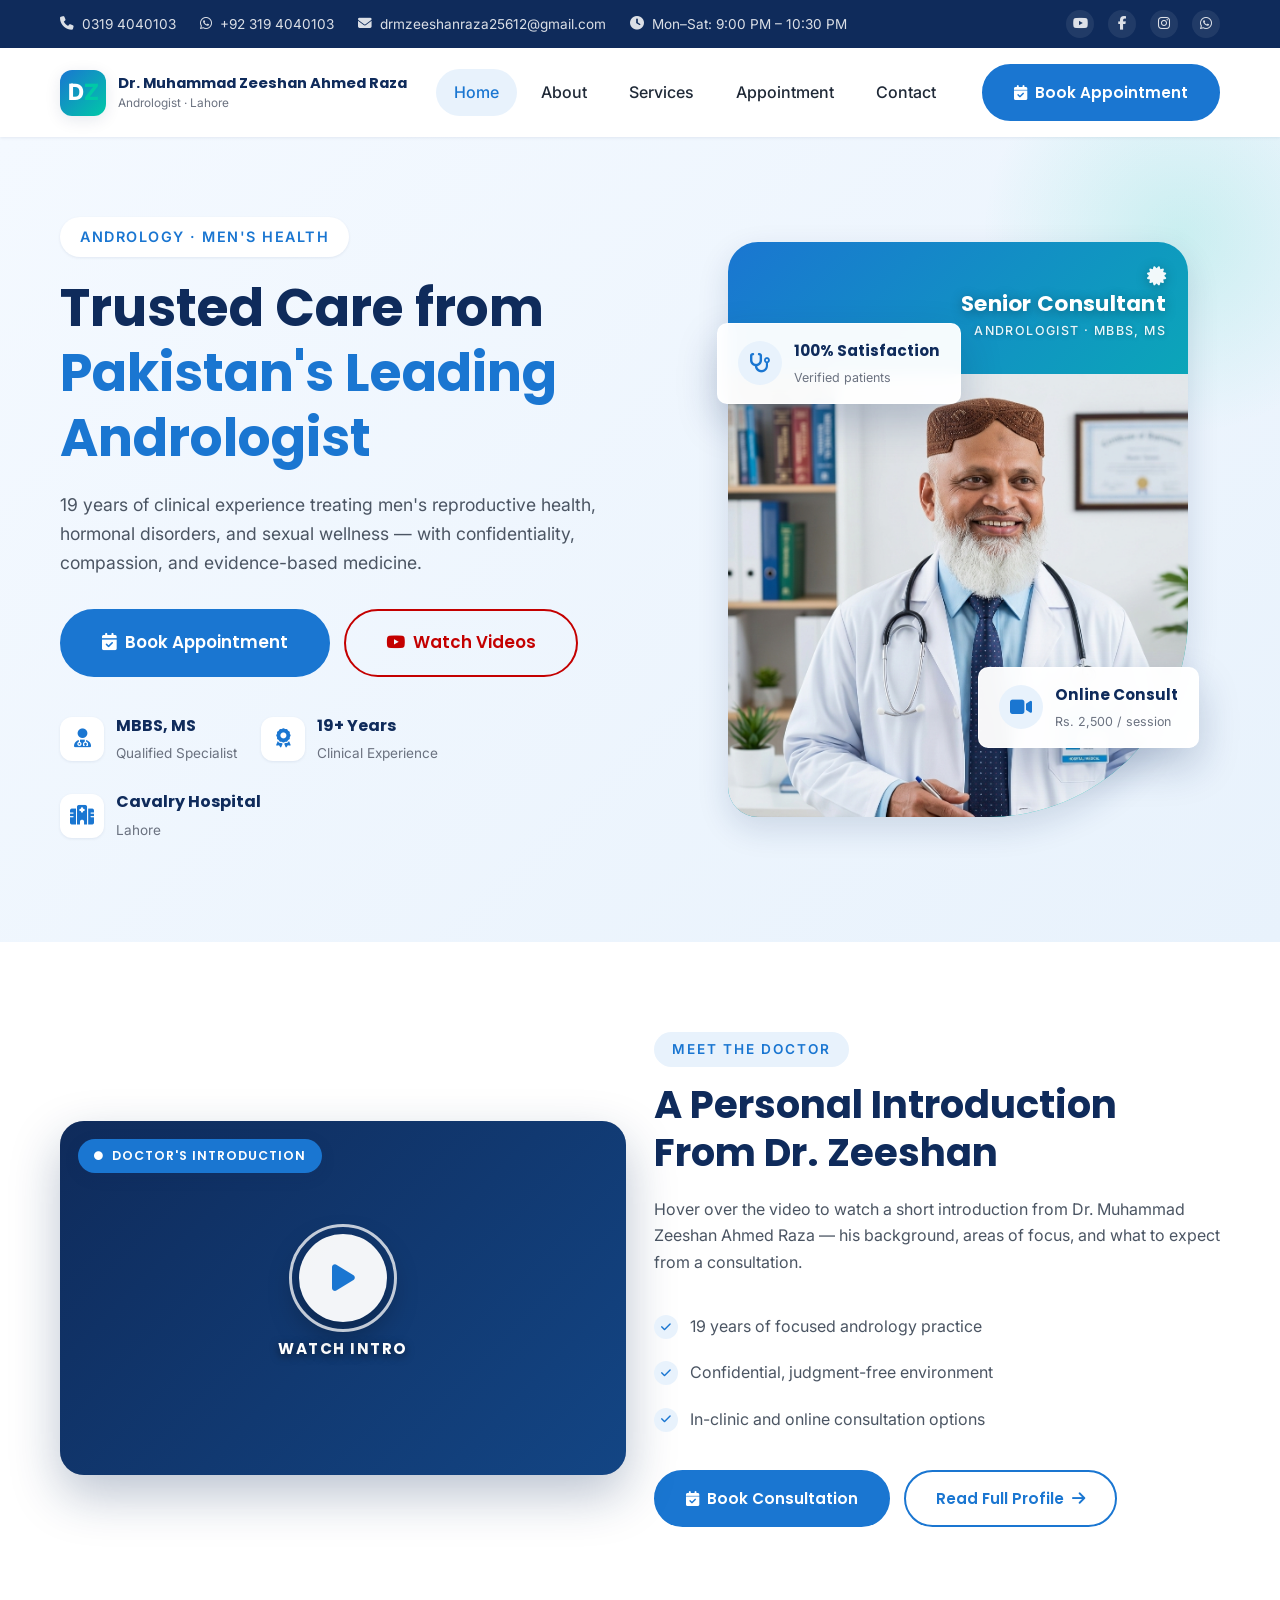
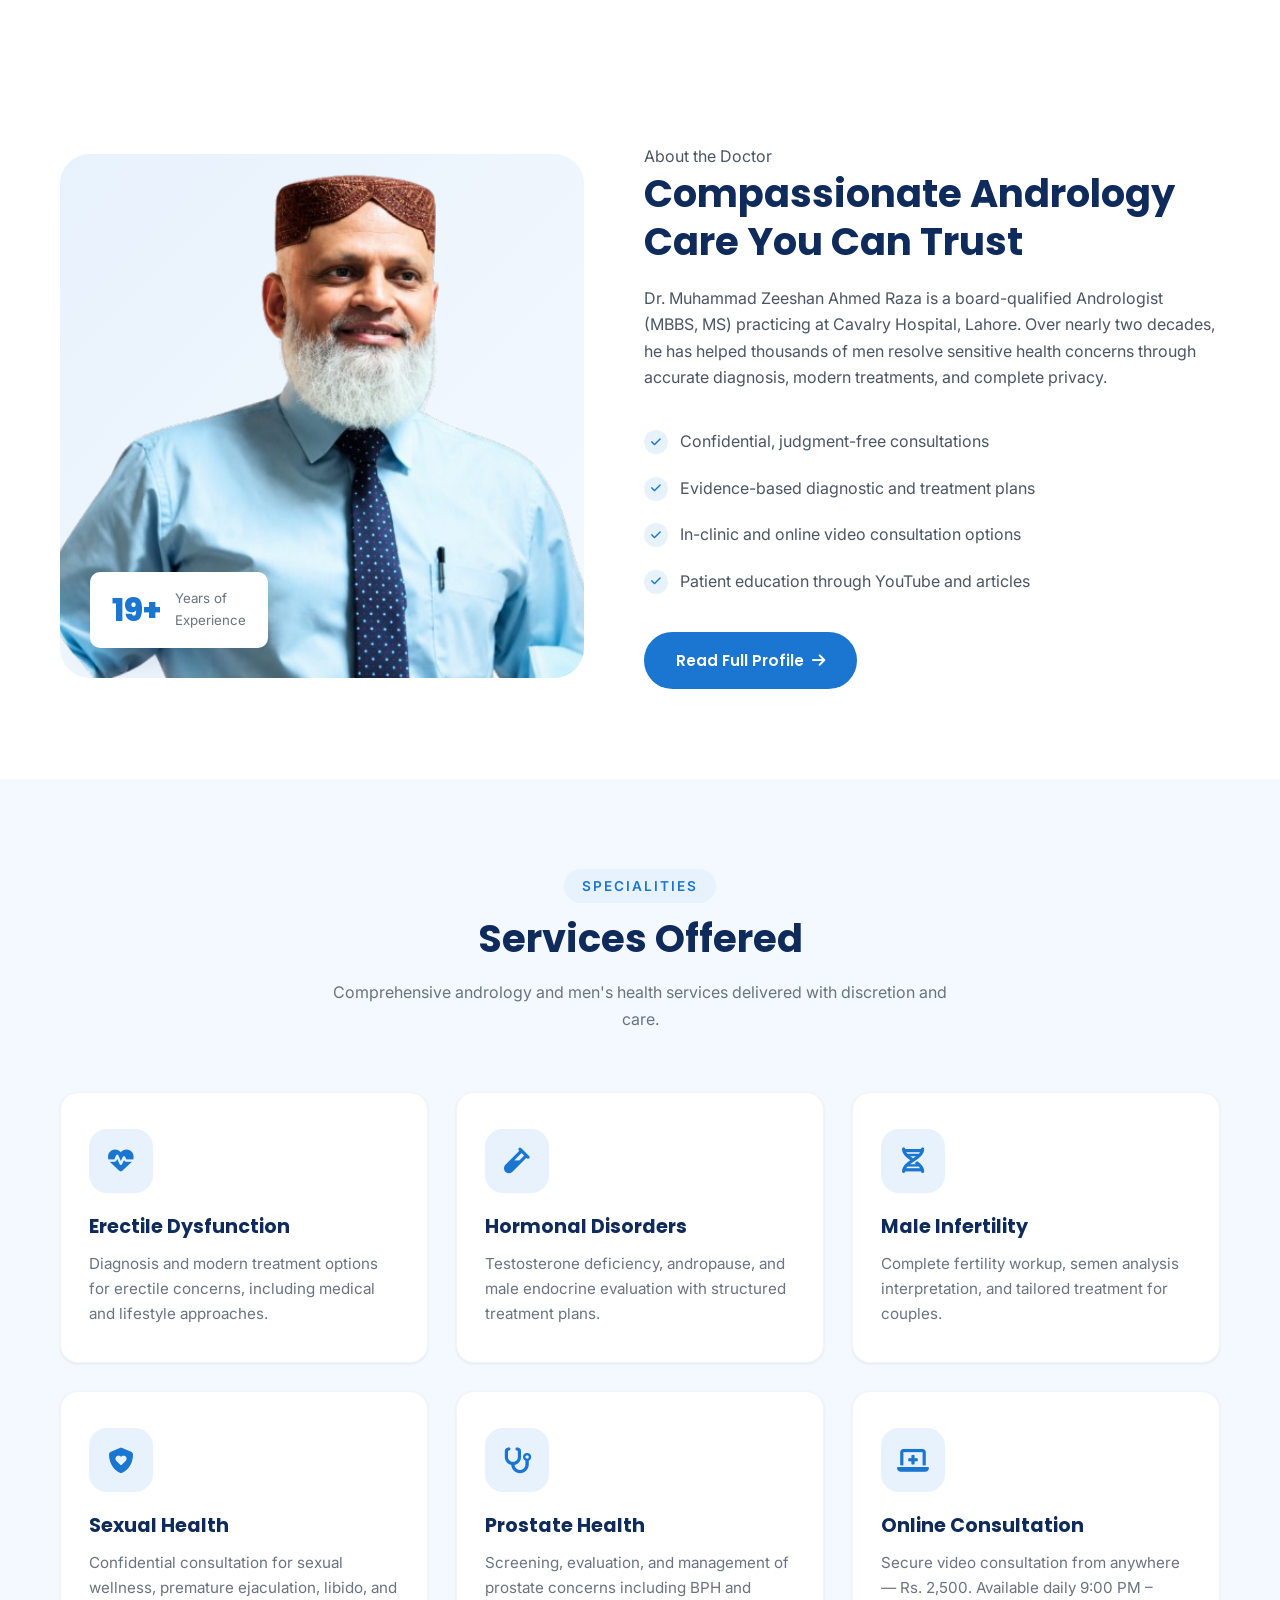
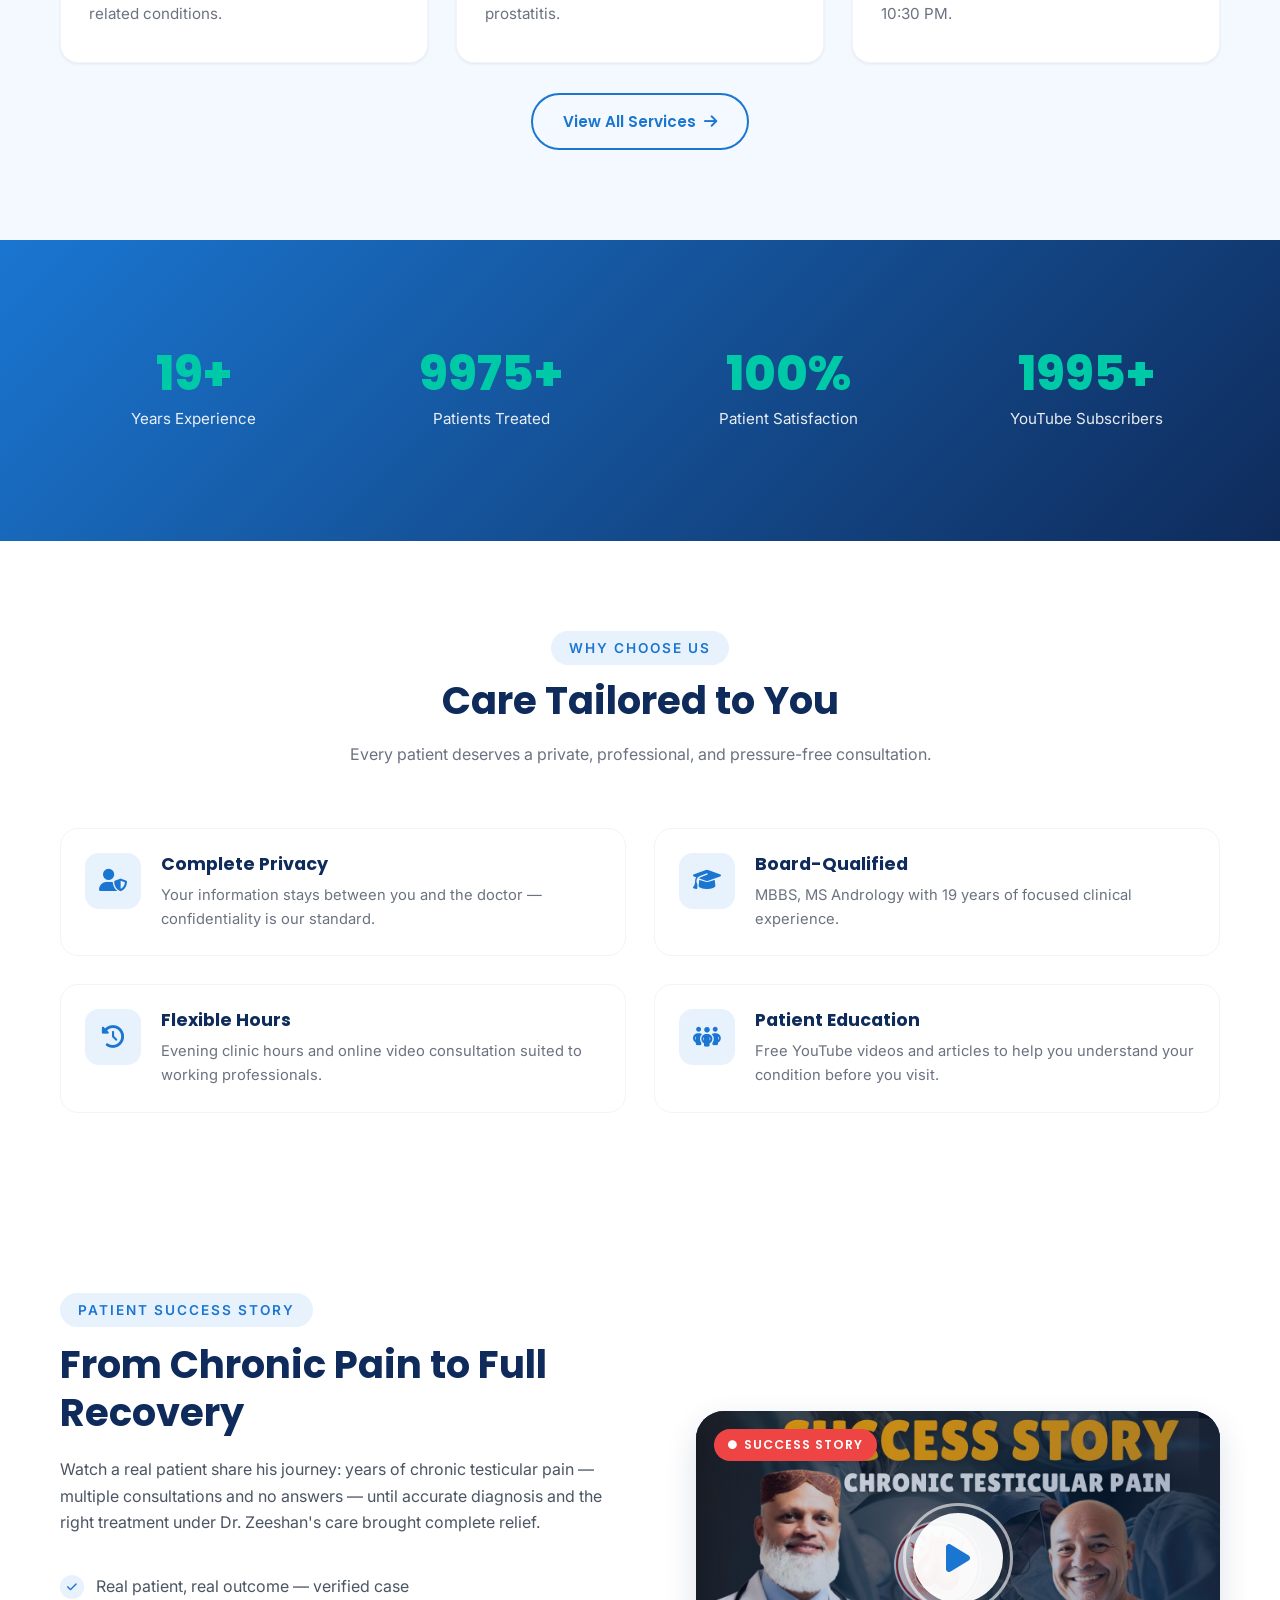
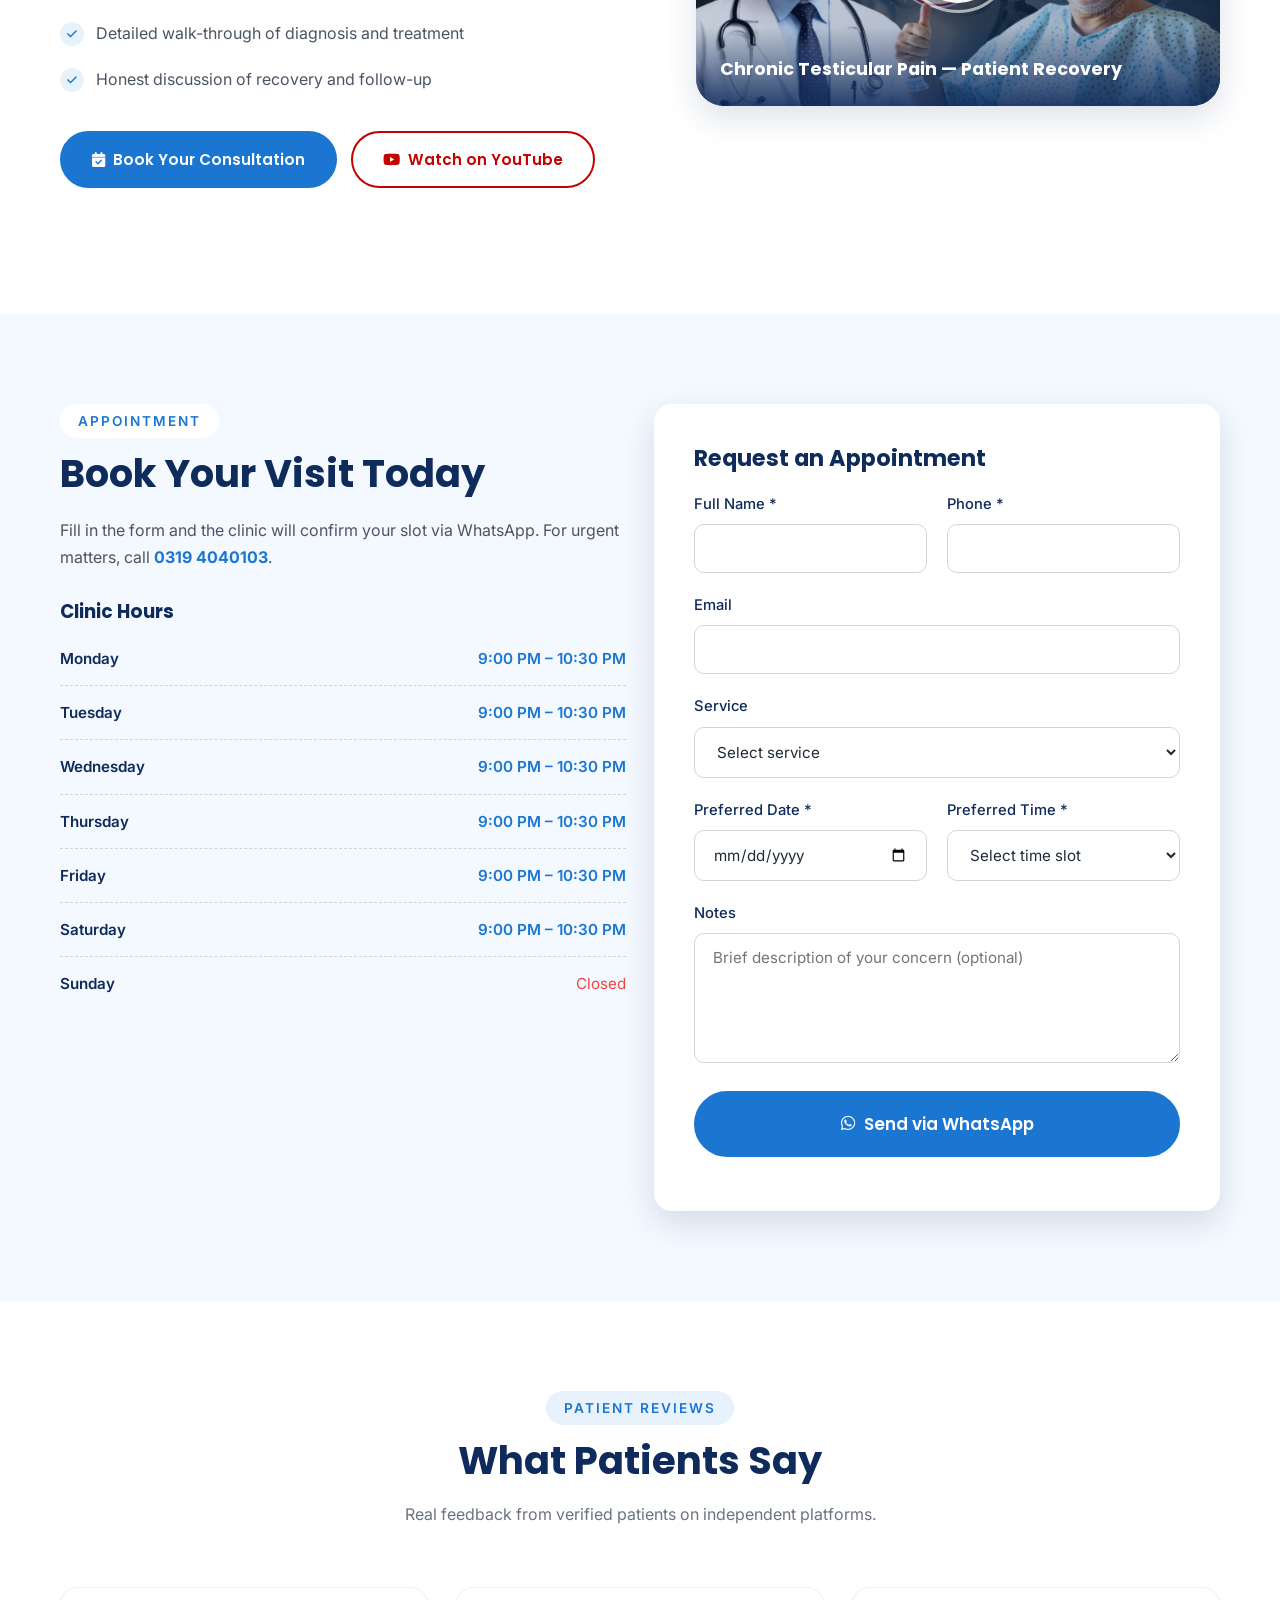
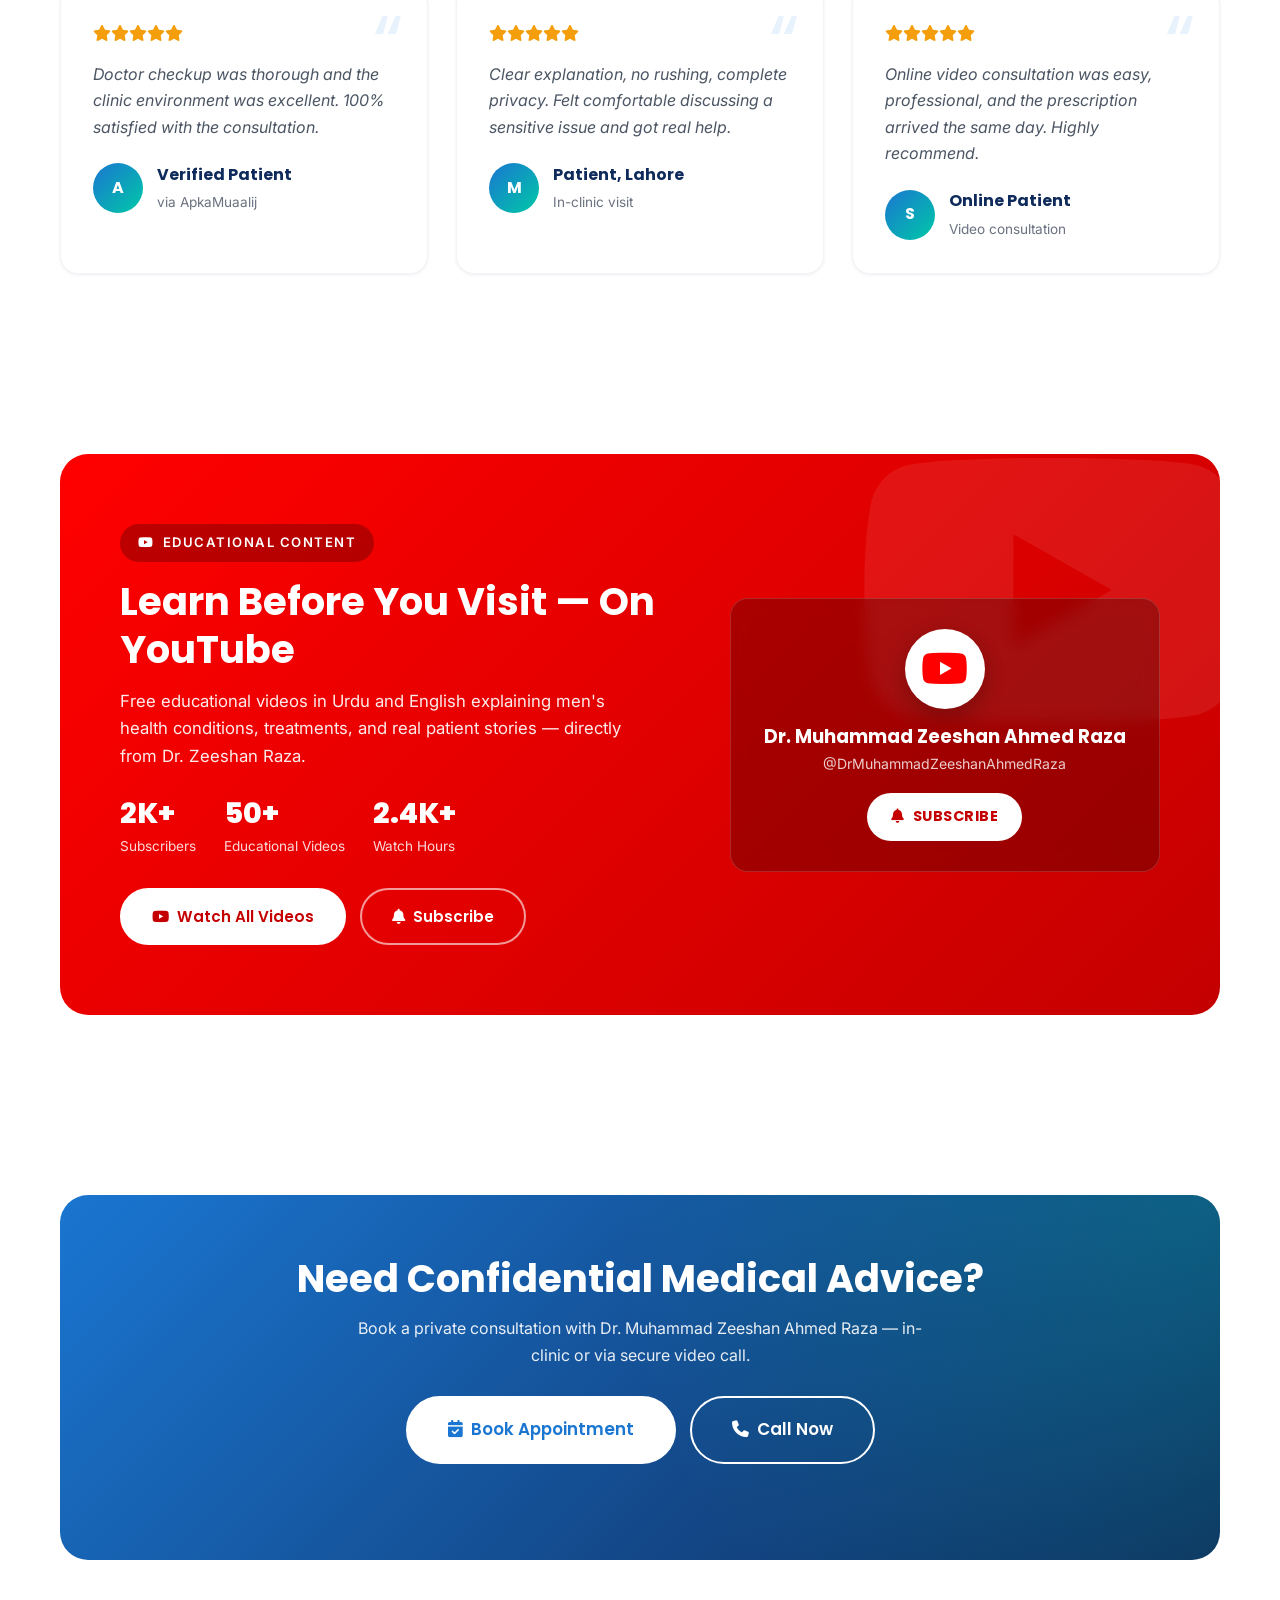
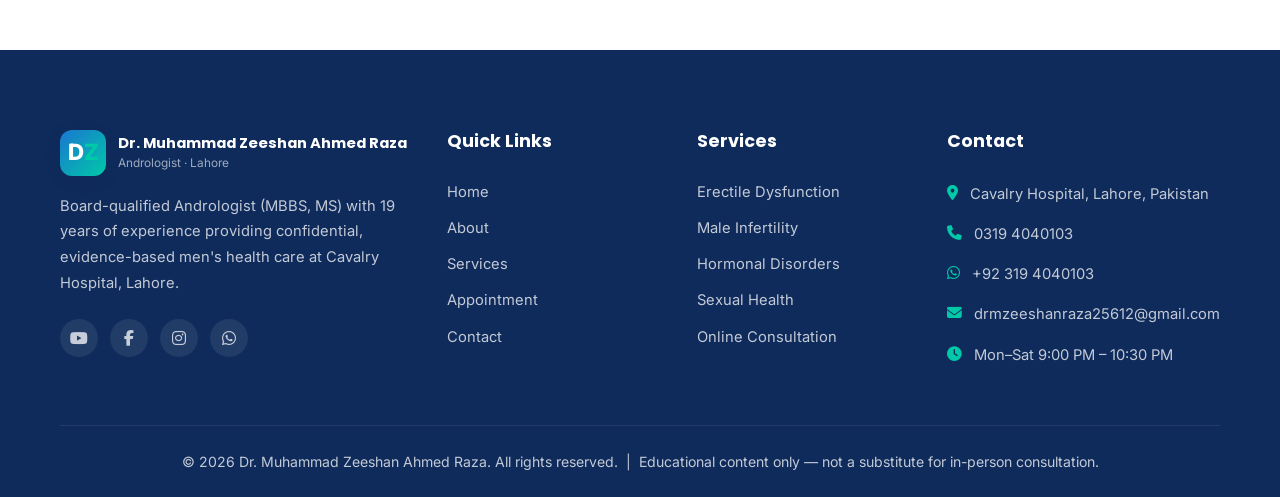
==== commit 8c99d248: "form-time udpate" ====
--- a/index.html
+++ b/index.html
@@ -10,7 +10,7 @@
 <link rel="preconnect" href="https://fonts.gstatic.com" crossorigin />
 <link href="https://fonts.googleapis.com/css2?family=Poppins:wght@500;600;700;800&family=Inter:wght@400;500;600&display=swap" rel="stylesheet" />
 <link rel="stylesheet" href="https://cdnjs.cloudflare.com/ajax/libs/font-awesome/6.5.1/css/all.min.css" />
-<link rel="stylesheet" href="assets/css/style.css?v=20260511143106" />
+<link rel="stylesheet" href="assets/css/style.css?v=20260511151356" />
 </head>
 <body>
 <div class="loader" id="pageLoader"><div class="jimu-primary-loading"></div></div>
@@ -327,23 +327,32 @@
           <label class="form-label">Email</label>
           <input class="form-control" type="email" name="email" />
         </div>
+        <div class="form-group">
+          <label class="form-label">Service</label>
+          <select class="form-select" name="service">
+            <option value="">Select service</option>
+            <option>General Andrology Consultation</option>
+            <option>Erectile Dysfunction</option>
+            <option>Male Infertility</option>
+            <option>Hormonal Disorders</option>
+            <option>Sexual Health</option>
+            <option>Prostate Concerns</option>
+            <option>Online Video Consultation</option>
+          </select>
+        </div>
         <div class="form-row">
-          <div class="form-group">
-            <label class="form-label">Service</label>
-            <select class="form-select" name="service">
-              <option value="">Select service</option>
-              <option>General Andrology Consultation</option>
-              <option>Erectile Dysfunction</option>
-              <option>Male Infertility</option>
-              <option>Hormonal Disorders</option>
-              <option>Sexual Health</option>
-              <option>Prostate Concerns</option>
-              <option>Online Video Consultation</option>
-            </select>
-          </div>
           <div class="form-group">
             <label class="form-label">Preferred Date *</label>
             <input class="form-control" type="date" name="date" required />
+          </div>
+          <div class="form-group">
+            <label class="form-label">Preferred Time *</label>
+            <select class="form-select" name="time" required>
+              <option value="">Select time slot</option>
+              <option>9:00 PM – 9:30 PM</option>
+              <option>9:30 PM – 10:00 PM</option>
+              <option>10:00 PM – 10:30 PM</option>
+            </select>
           </div>
         </div>
         <div class="form-group">
@@ -508,6 +517,6 @@
   </div>
 </div>
 
-<script src="assets/js/main.js?v=20260511143106"></script>
+<script src="assets/js/main.js?v=20260511151356"></script>
 </body>
 </html>
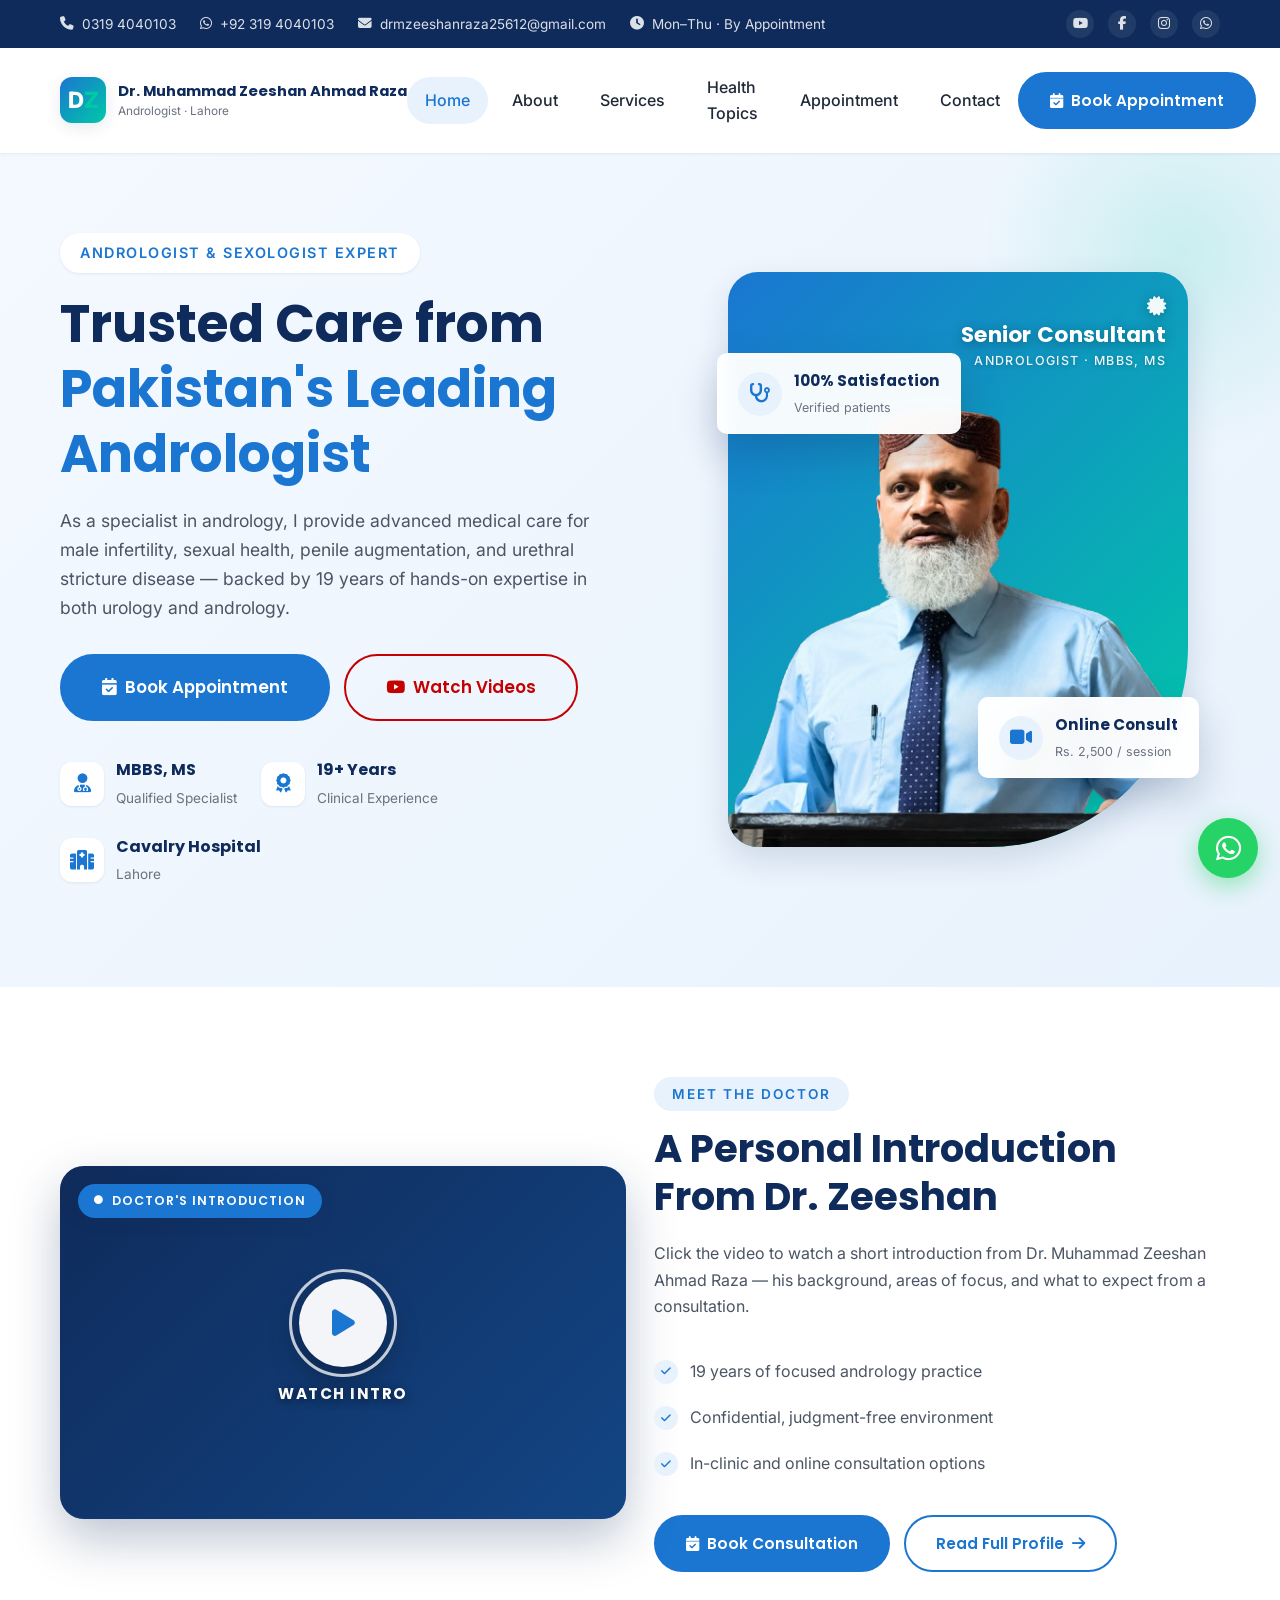
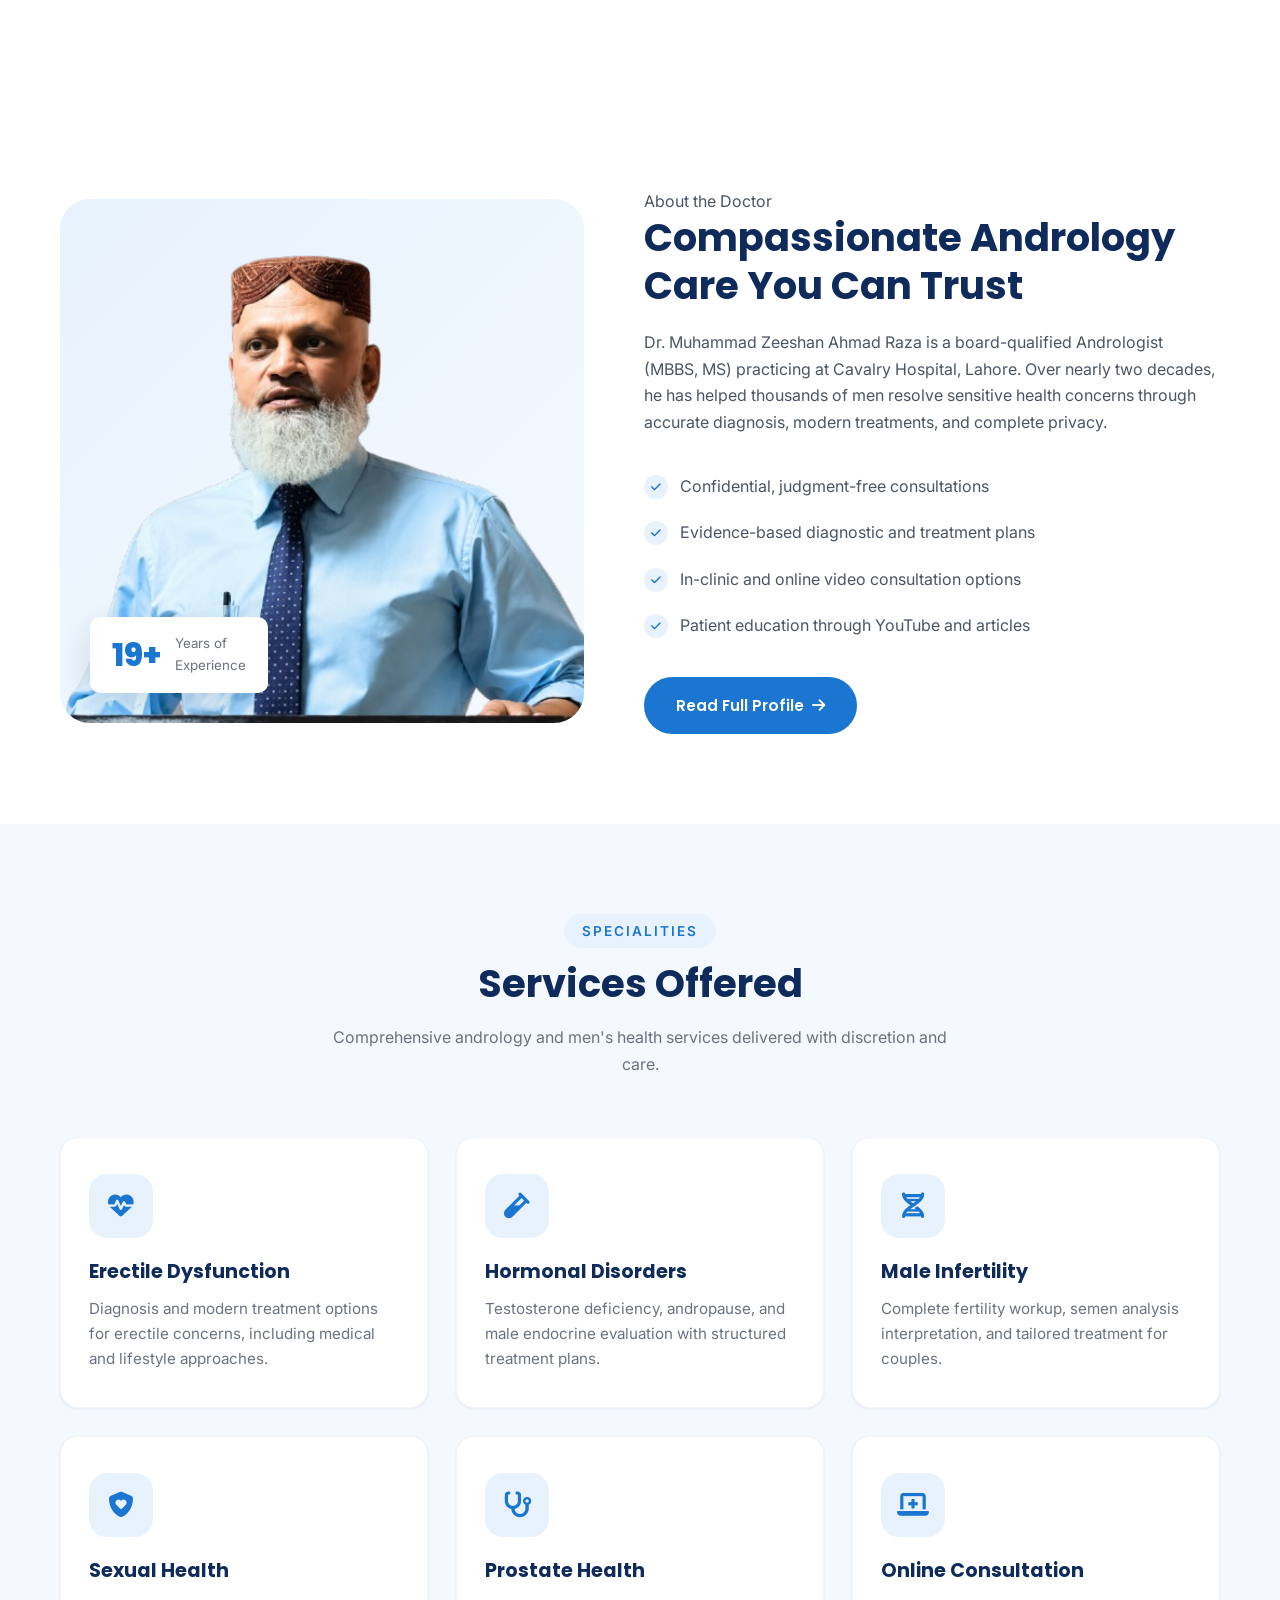
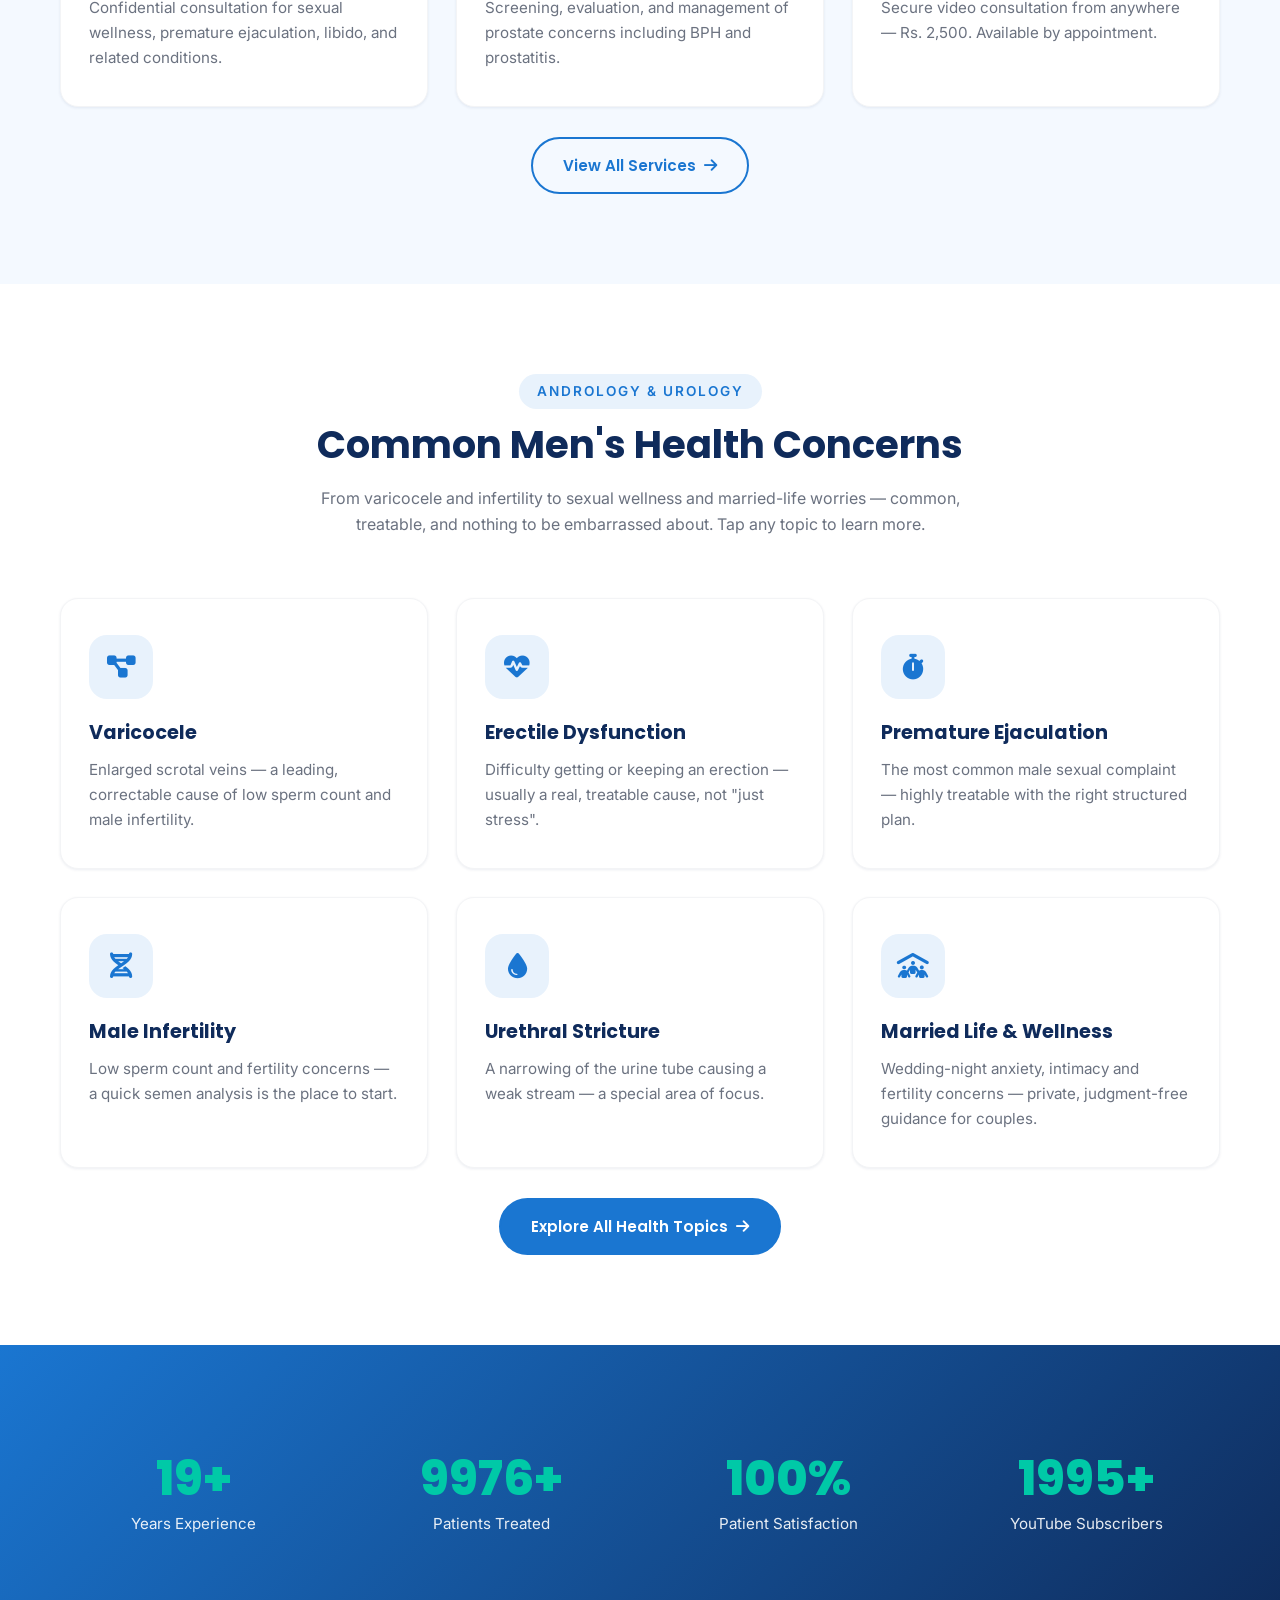
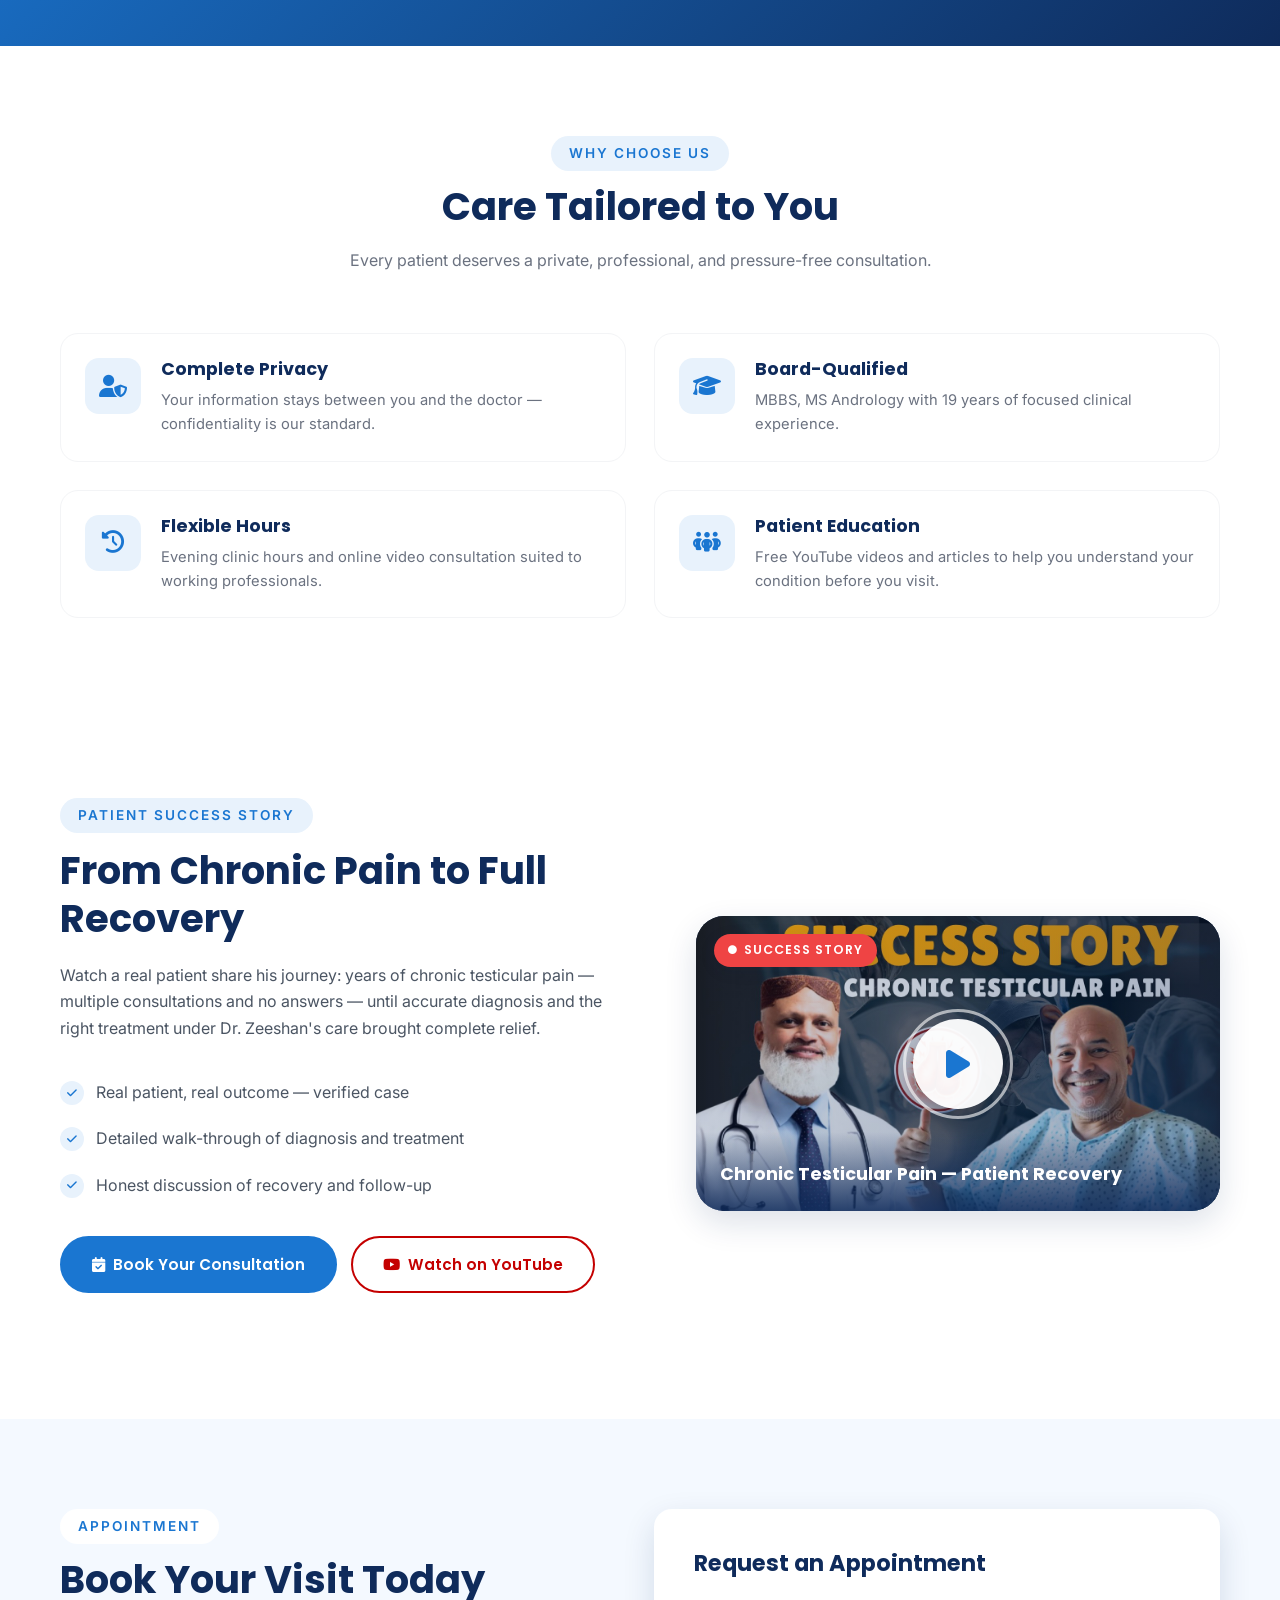
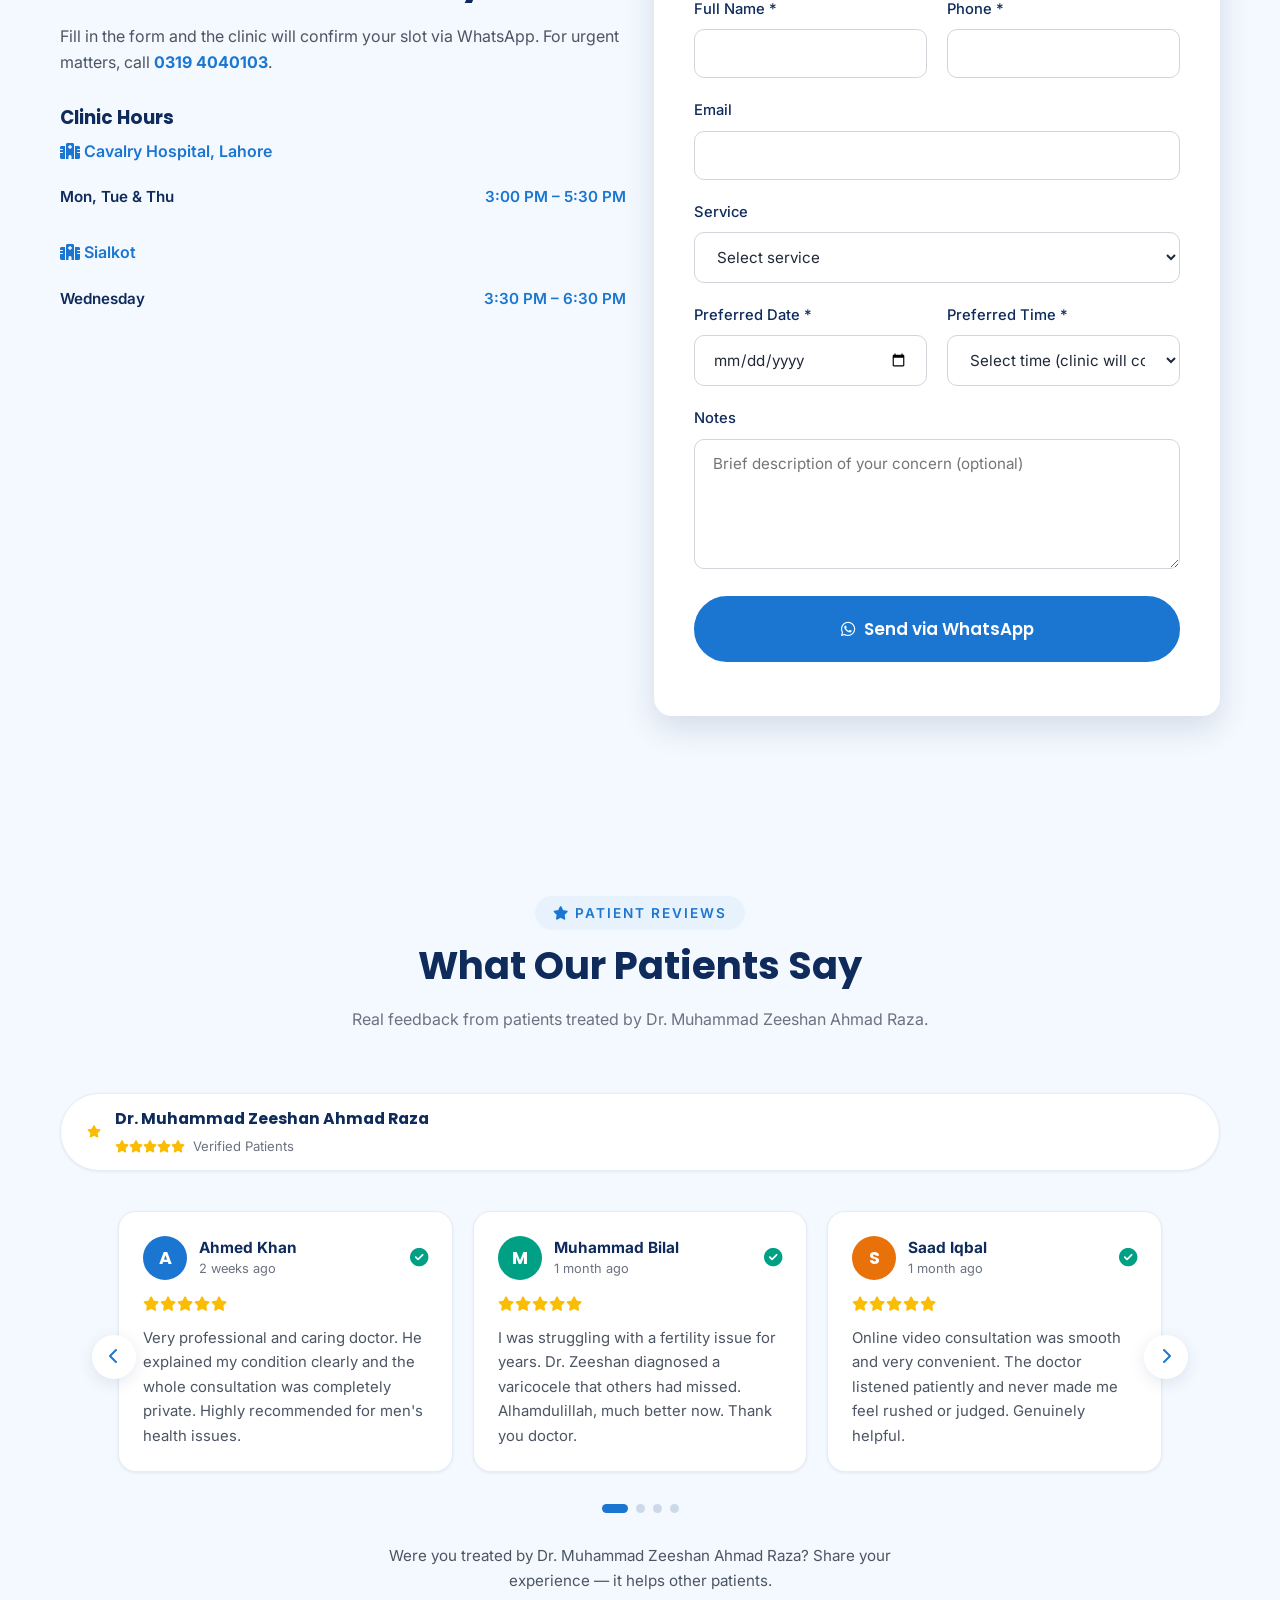
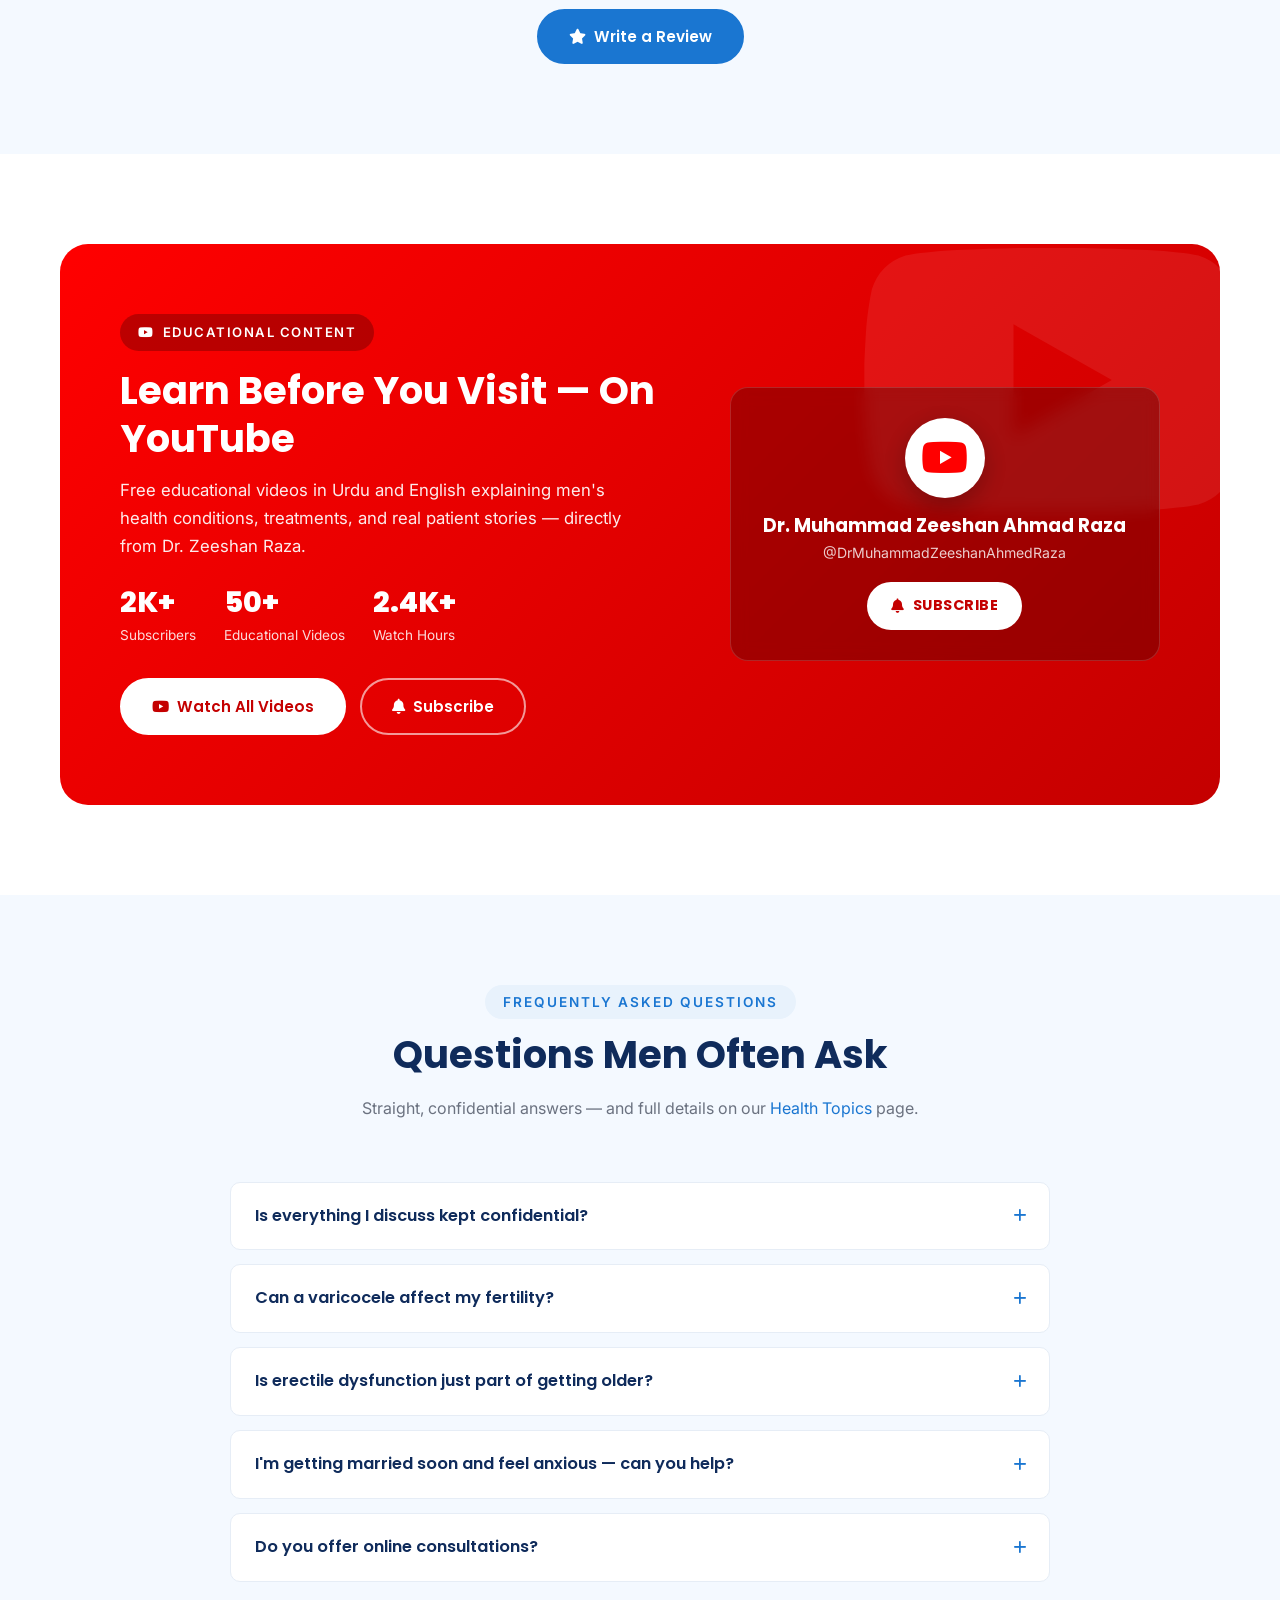
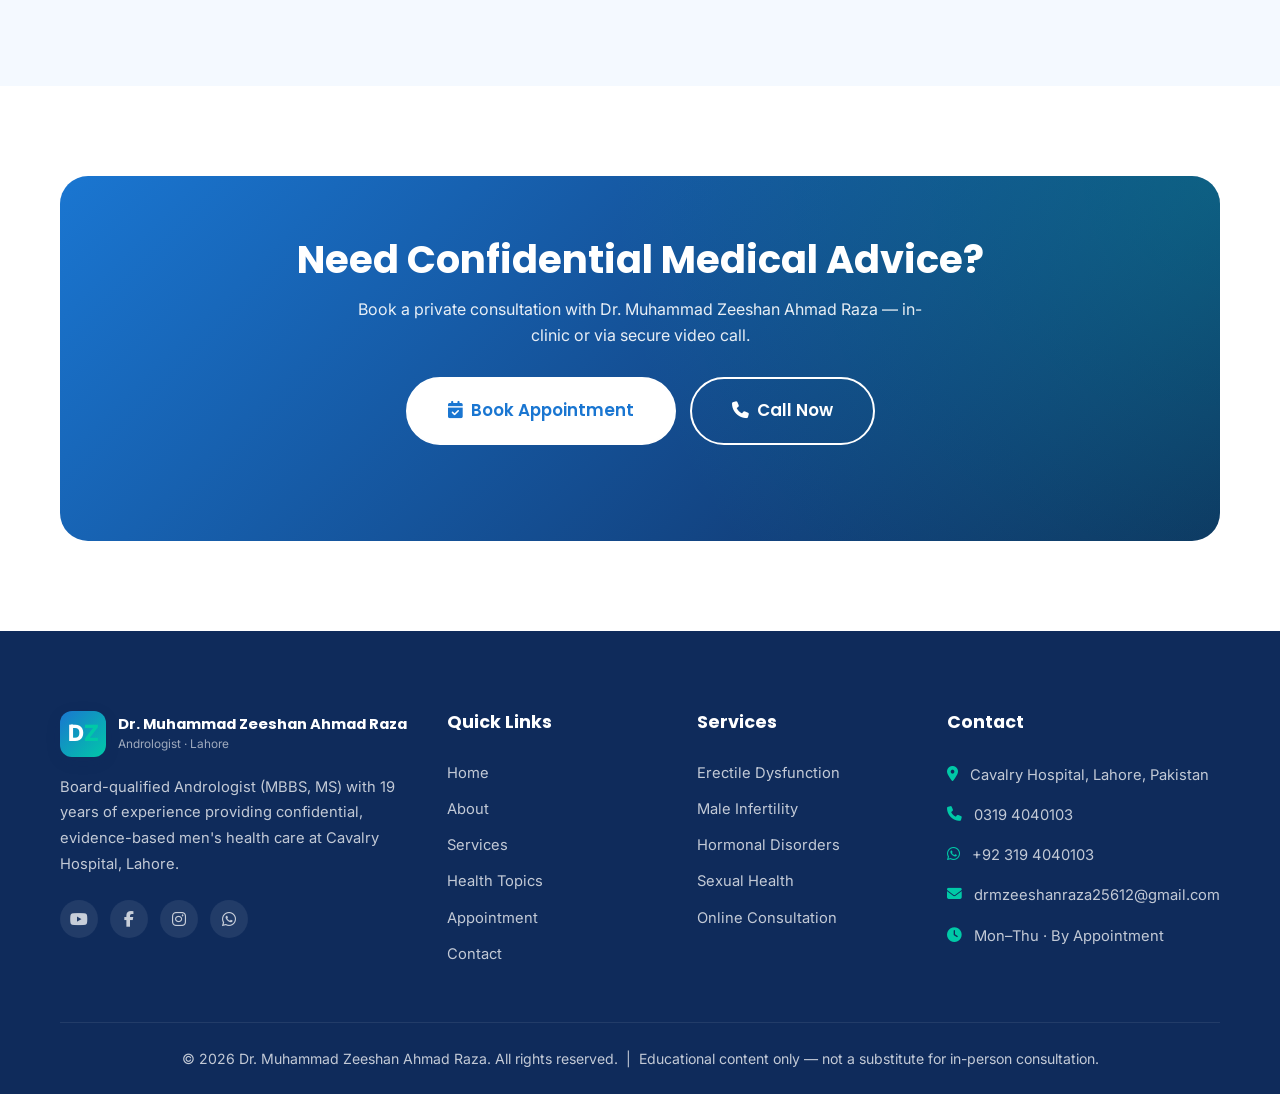
==== commit 8a4d02ad: "upated on boking form and gogle reviews" ====
--- a/index.html
+++ b/index.html
@@ -3,14 +3,14 @@
 <head>
 <meta charset="UTF-8" />
 <meta name="viewport" content="width=device-width, initial-scale=1.0" />
-<title>Dr. Muhammad Zeeshan Ahmed Raza — Andrologist | Cavalry Hospital, Lahore</title>
-<meta name="description" content="Dr. Muhammad Zeeshan Ahmed Raza — MBBS, MS Andrologist with 19 years of experience at Cavalry Hospital, Lahore. Online and in-clinic consultations available." />
-<meta name="keywords" content="Andrologist Lahore, Dr Zeeshan Ahmed Raza, men's health, urology, Cavalry Hospital, online consultation" />
+<title>Dr. Muhammad Zeeshan Ahmad Raza — Andrologist | Cavalry Hospital, Lahore</title>
+<meta name="description" content="Dr. Muhammad Zeeshan Ahmad Raza — MBBS, MS Andrologist with 19 years of experience at Cavalry Hospital, Lahore. Online and in-clinic consultations available." />
+<meta name="keywords" content="Andrologist Lahore, Dr Zeeshan Ahmad Raza, men's health, urology, Cavalry Hospital, online consultation" />
 <link rel="preconnect" href="https://fonts.googleapis.com" />
 <link rel="preconnect" href="https://fonts.gstatic.com" crossorigin />
 <link href="https://fonts.googleapis.com/css2?family=Poppins:wght@500;600;700;800&family=Inter:wght@400;500;600&display=swap" rel="stylesheet" />
 <link rel="stylesheet" href="https://cdnjs.cloudflare.com/ajax/libs/font-awesome/6.5.1/css/all.min.css" />
-<link rel="stylesheet" href="assets/css/style.css?v=20260511151356" />
+<link rel="stylesheet" href="assets/css/style.css?v=20260630n" />
 </head>
 <body>
 <div class="loader" id="pageLoader"><div class="jimu-primary-loading"></div></div>
@@ -22,12 +22,12 @@
       <span><i class="fa-solid fa-phone"></i> 0319 4040103</span>
       <span><i class="fa-brands fa-whatsapp"></i> <a href="https://wa.me/923194040103" target="_blank" rel="noopener" style="color:inherit;">+92 319 4040103</a></span>
       <span><i class="fa-solid fa-envelope"></i> drmzeeshanraza25612@gmail.com</span>
-      <span><i class="fa-solid fa-clock"></i> Mon–Sat: 9:00 PM – 10:30 PM</span>
+      <span><i class="fa-solid fa-clock"></i> Mon–Thu · By Appointment</span>
     </div>
     <div class="topbar-social">
       <a href="https://www.youtube.com/@DrMuhammadZeeshanAhmedRaza" target="_blank" rel="noopener" aria-label="YouTube"><i class="fa-brands fa-youtube"></i></a>
-      <a href="#" aria-label="Facebook"><i class="fa-brands fa-facebook-f"></i></a>
-      <a href="#" aria-label="Instagram"><i class="fa-brands fa-instagram"></i></a>
+      <a href="https://www.facebook.com/profile.php?id=61564807743817" target="_blank" rel="noopener" aria-label="Facebook"><i class="fa-brands fa-facebook-f"></i></a>
+      <a href="https://www.instagram.com/drzeeshanahmadraza/" target="_blank" rel="noopener" aria-label="Instagram"><i class="fa-brands fa-instagram"></i></a>
       <a href="https://wa.me/923194040103" target="_blank" rel="noopener" aria-label="WhatsApp"><i class="fa-brands fa-whatsapp"></i></a>
     </div>
   </div>
@@ -39,7 +39,7 @@
     <a href="index.html" class="logo">
       <span class="logo-icon">D<span style="color:var(--secondary);">Z</span></span>
       <span class="logo-text">
-        <strong>Dr. Muhammad Zeeshan Ahmed Raza</strong>
+        <strong>Dr. Muhammad Zeeshan Ahmad Raza</strong>
         <small>Andrologist · Lahore</small>
       </span>
     </a>
@@ -48,6 +48,7 @@
         <li><a href="index.html">Home</a></li>
         <li><a href="about.html">About</a></li>
         <li><a href="services.html">Services</a></li>
+        <li><a href="health-topics.html">Health Topics</a></li>
         <li><a href="appointment.html">Appointment</a></li>
         <li><a href="contact.html">Contact</a></li>
       </ul>
@@ -63,9 +64,9 @@
 <section class="hero">
   <div class="container">
     <div class="hero-text">
-      <span class="eyebrow">Andrology · Men's Health</span>
+      <span class="eyebrow">Andrologist &amp; Sexologist Expert</span>
       <h1>Trusted Care from <span>Pakistan's Leading Andrologist</span></h1>
-      <p class="lead">19 years of clinical experience treating men's reproductive health, hormonal disorders, and sexual wellness — with confidentiality, compassion, and evidence-based medicine.</p>
+      <p class="lead">As a specialist in andrology, I provide advanced medical care for male infertility, sexual health, penile augmentation, and urethral stricture disease — backed by 19 years of hands-on expertise in both urology and andrology.</p>
       <div class="hero-actions">
         <a href="appointment.html" class="btn btn-primary btn-lg"><i class="fa-solid fa-calendar-check"></i> Book Appointment</a>
         <a href="https://www.youtube.com/@DrMuhammadZeeshanAhmedRaza" target="_blank" rel="noopener" class="btn btn-outline-yt btn-lg"><i class="fa-brands fa-youtube"></i> Watch Videos</a>
@@ -88,7 +89,7 @@
     <div class="hero-image">
       <div class="image-wrap">
         <span class="placeholder">DR</span>
-        <img src="assets/images/doctor-hero.png" alt="Dr. Muhammad Zeeshan Ahmed Raza — Andrologist, Cavalry Hospital Lahore" onerror="this.style.display='none'" />
+        <img src="assets/images/doctor-hero.png?v=5" alt="Dr. Muhammad Zeeshan Ahmad Raza — Andrologist, Cavalry Hospital Lahore" onerror="this.style.display='none'" />
         <div class="image-tagline">
           <i class="fa-solid fa-certificate"></i>
           <strong>Senior Consultant</strong>
@@ -111,7 +112,7 @@
 <section class="section intro-video-section">
   <div class="container">
     <div class="grid grid-2 align-center">
-      <div class="intro-video-card" id="introVideoCard" role="button" tabindex="0" aria-label="Hover or click to play the doctor's intro video">
+      <div class="intro-video-card" id="introVideoCard" role="button" tabindex="0" aria-label="Click to play the doctor's intro video">
         <video class="intro-preview" muted loop playsinline preload="metadata">
           <source src="assets/videos/intro.mp4" type="video/mp4" />
         </video>
@@ -124,7 +125,7 @@
       <div>
         <span class="eyebrow" style="display:inline-block; color: var(--primary); font-weight:600; font-size:0.85rem; letter-spacing:2px; text-transform:uppercase; margin-bottom:14px; padding:6px 18px; background: var(--primary-light); border-radius:999px;">Meet The Doctor</span>
         <h2>A Personal Introduction From Dr. Zeeshan</h2>
-        <p>Hover over the video to watch a short introduction from Dr. Muhammad Zeeshan Ahmed Raza — his background, areas of focus, and what to expect from a consultation.</p>
+        <p>Click the video to watch a short introduction from Dr. Muhammad Zeeshan Ahmad Raza — his background, areas of focus, and what to expect from a consultation.</p>
         <ul class="feature-list">
           <li>19 years of focused andrology practice</li>
           <li>Confidential, judgment-free environment</li>
@@ -143,7 +144,7 @@
 <section class="section about-preview">
   <div class="container">
     <div class="image-side">
-      <img src="assets/images/doctor-about.png" alt="Dr. Muhammad Zeeshan Ahmed Raza" onerror="this.style.display='none'; this.nextElementSibling.style.display='inline-block';" />
+      <img src="assets/images/doctor-about.png?v=5" alt="Dr. Muhammad Zeeshan Ahmad Raza" onerror="this.style.display='none'; this.nextElementSibling.style.display='inline-block';" />
       <i class="fa-solid fa-user-doctor" style="display:none; font-size: 9rem; color: var(--primary); opacity: 0.4;"></i>
       <div class="badge">
         <span class="num">19+</span>
@@ -153,7 +154,7 @@
     <div>
       <span class="section-head eyebrow" style="margin-bottom:14px;">About the Doctor</span>
       <h2>Compassionate Andrology Care You Can Trust</h2>
-      <p>Dr. Muhammad Zeeshan Ahmed Raza is a board-qualified Andrologist (MBBS, MS) practicing at Cavalry Hospital, Lahore. Over nearly two decades, he has helped thousands of men resolve sensitive health concerns through accurate diagnosis, modern treatments, and complete privacy.</p>
+      <p>Dr. Muhammad Zeeshan Ahmad Raza is a board-qualified Andrologist (MBBS, MS) practicing at Cavalry Hospital, Lahore. Over nearly two decades, he has helped thousands of men resolve sensitive health concerns through accurate diagnosis, modern treatments, and complete privacy.</p>
       <ul class="feature-list">
         <li>Confidential, judgment-free consultations</li>
         <li>Evidence-based diagnostic and treatment plans</li>
@@ -202,11 +203,57 @@
       <div class="service-card">
         <span class="icon"><i class="fa-solid fa-laptop-medical"></i></span>
         <h3>Online Consultation</h3>
-        <p>Secure video consultation from anywhere — Rs. 2,500. Available daily 9:00 PM – 10:30 PM.</p>
+        <p>Secure video consultation from anywhere — Rs. 2,500. Available by appointment.</p>
       </div>
     </div>
     <div class="text-center mt-4">
       <a href="services.html" class="btn btn-outline">View All Services <i class="fa-solid fa-arrow-right"></i></a>
+    </div>
+  </div>
+</section>
+
+<!-- Conditions We Treat -->
+<section class="section">
+  <div class="container">
+    <div class="section-head">
+      <span class="eyebrow">Andrology &amp; Urology</span>
+      <h2>Common Men's Health Concerns</h2>
+      <p>From varicocele and infertility to sexual wellness and married-life worries — common, treatable, and nothing to be embarrassed about. Tap any topic to learn more.</p>
+    </div>
+    <div class="grid grid-3">
+      <a href="health-topics.html#varicocele" class="service-card" style="text-decoration:none;">
+        <span class="icon"><i class="fa-solid fa-diagram-project"></i></span>
+        <h3>Varicocele</h3>
+        <p>Enlarged scrotal veins — a leading, correctable cause of low sperm count and male infertility.</p>
+      </a>
+      <a href="health-topics.html#erectile-dysfunction" class="service-card" style="text-decoration:none;">
+        <span class="icon"><i class="fa-solid fa-heart-pulse"></i></span>
+        <h3>Erectile Dysfunction</h3>
+        <p>Difficulty getting or keeping an erection — usually a real, treatable cause, not "just stress".</p>
+      </a>
+      <a href="health-topics.html#premature-ejaculation" class="service-card" style="text-decoration:none;">
+        <span class="icon"><i class="fa-solid fa-stopwatch"></i></span>
+        <h3>Premature Ejaculation</h3>
+        <p>The most common male sexual complaint — highly treatable with the right structured plan.</p>
+      </a>
+      <a href="health-topics.html#infertility" class="service-card" style="text-decoration:none;">
+        <span class="icon"><i class="fa-solid fa-dna"></i></span>
+        <h3>Male Infertility</h3>
+        <p>Low sperm count and fertility concerns — a quick semen analysis is the place to start.</p>
+      </a>
+      <a href="health-topics.html#urethral-stricture" class="service-card" style="text-decoration:none;">
+        <span class="icon"><i class="fa-solid fa-droplet"></i></span>
+        <h3>Urethral Stricture</h3>
+        <p>A narrowing of the urine tube causing a weak stream — a special area of focus.</p>
+      </a>
+      <a href="health-topics.html#married-life" class="service-card" style="text-decoration:none;">
+        <span class="icon"><i class="fa-solid fa-people-roof"></i></span>
+        <h3>Married Life &amp; Wellness</h3>
+        <p>Wedding-night anxiety, intimacy and fertility concerns — private, judgment-free guidance for couples.</p>
+      </a>
+    </div>
+    <div class="text-center mt-4">
+      <a href="health-topics.html" class="btn btn-primary">Explore All Health Topics <i class="fa-solid fa-arrow-right"></i></a>
     </div>
   </div>
 </section>
@@ -301,14 +348,13 @@
         <h2>Book Your Visit Today</h2>
         <p>Fill in the form and the clinic will confirm your slot via WhatsApp. For urgent matters, call <a href="tel:03194040103"><strong>0319 4040103</strong></a>.</p>
         <h4 style="margin-top:30px;">Clinic Hours</h4>
+        <p style="font-weight:600; color:var(--primary); margin:0 0 6px;"><i class="fa-solid fa-hospital"></i> Cavalry Hospital, Lahore</p>
         <ul class="schedule-list">
-          <li><span class="day">Monday</span><span class="time">9:00 PM – 10:30 PM</span></li>
-          <li><span class="day">Tuesday</span><span class="time">9:00 PM – 10:30 PM</span></li>
-          <li><span class="day">Wednesday</span><span class="time">9:00 PM – 10:30 PM</span></li>
-          <li><span class="day">Thursday</span><span class="time">9:00 PM – 10:30 PM</span></li>
-          <li><span class="day">Friday</span><span class="time">9:00 PM – 10:30 PM</span></li>
-          <li><span class="day">Saturday</span><span class="time">9:00 PM – 10:30 PM</span></li>
-          <li><span class="day">Sunday</span><span class="closed">Closed</span></li>
+          <li><span class="day">Mon, Tue &amp; Thu</span><span class="time">3:00 PM – 5:30 PM</span></li>
+        </ul>
+        <p style="font-weight:600; color:var(--primary); margin:16px 0 6px;"><i class="fa-solid fa-hospital"></i> Sialkot</p>
+        <ul class="schedule-list">
+          <li><span class="day">Wednesday</span><span class="time">3:30 PM – 6:30 PM</span></li>
         </ul>
       </div>
       <form class="appointment-form" data-appointment>
@@ -347,11 +393,15 @@
           </div>
           <div class="form-group">
             <label class="form-label">Preferred Time *</label>
-            <select class="form-select" name="time" required>
-              <option value="">Select time slot</option>
-              <option>9:00 PM – 9:30 PM</option>
-              <option>9:30 PM – 10:00 PM</option>
-              <option>10:00 PM – 10:30 PM</option>
+            <select class="form-select" name="time">
+              <option value="">Select time (clinic will confirm)</option>
+              <option>3:00 PM – 3:30 PM</option>
+              <option>3:30 PM – 4:00 PM</option>
+              <option>4:00 PM – 4:30 PM</option>
+              <option>4:30 PM – 5:00 PM</option>
+              <option>5:00 PM – 5:30 PM</option>
+              <option>5:30 PM – 6:00 PM</option>
+              <option>6:00 PM – 6:30 PM</option>
             </select>
           </div>
         </div>
@@ -366,39 +416,92 @@
   </div>
 </section>
 
-<!-- Testimonials -->
-<section class="section">
+<!-- Google Reviews — sliding carousel -->
+<section class="section bg-light" id="reviews">
   <div class="container">
     <div class="section-head">
-      <span class="eyebrow">Patient Reviews</span>
-      <h2>What Patients Say</h2>
-      <p>Real feedback from verified patients on independent platforms.</p>
-    </div>
-    <div class="grid grid-3">
-      <div class="testimonial-card">
-        <div class="stars"><i class="fa-solid fa-star"></i><i class="fa-solid fa-star"></i><i class="fa-solid fa-star"></i><i class="fa-solid fa-star"></i><i class="fa-solid fa-star"></i></div>
-        <p>Doctor checkup was thorough and the clinic environment was excellent. 100% satisfied with the consultation.</p>
-        <div class="author">
-          <span class="avatar">A</span>
-          <div><strong>Verified Patient</strong><small>via ApkaMuaalij</small></div>
-        </div>
-      </div>
-      <div class="testimonial-card">
-        <div class="stars"><i class="fa-solid fa-star"></i><i class="fa-solid fa-star"></i><i class="fa-solid fa-star"></i><i class="fa-solid fa-star"></i><i class="fa-solid fa-star"></i></div>
-        <p>Clear explanation, no rushing, complete privacy. Felt comfortable discussing a sensitive issue and got real help.</p>
-        <div class="author">
-          <span class="avatar">M</span>
-          <div><strong>Patient, Lahore</strong><small>In-clinic visit</small></div>
-        </div>
-      </div>
-      <div class="testimonial-card">
-        <div class="stars"><i class="fa-solid fa-star"></i><i class="fa-solid fa-star"></i><i class="fa-solid fa-star"></i><i class="fa-solid fa-star"></i><i class="fa-solid fa-star"></i></div>
-        <p>Online video consultation was easy, professional, and the prescription arrived the same day. Highly recommend.</p>
-        <div class="author">
-          <span class="avatar">S</span>
-          <div><strong>Online Patient</strong><small>Video consultation</small></div>
-        </div>
-      </div>
+      <span class="eyebrow"><i class="fa-solid fa-star"></i> Patient Reviews</span>
+      <h2>What Our Patients Say</h2>
+      <p>Real feedback from patients treated by Dr. Muhammad Zeeshan Ahmad Raza.</p>
+    </div>
+
+    <div class="gmb-badge" style="display:flex; margin:0 auto 30px;">
+      <i class="fa-solid fa-star" style="color:#fbbc04;"></i>
+      <div>
+        <strong>Dr. Muhammad Zeeshan Ahmad Raza</strong>
+        <span><i class="fa-solid fa-star"></i><i class="fa-solid fa-star"></i><i class="fa-solid fa-star"></i><i class="fa-solid fa-star"></i><i class="fa-solid fa-star"></i> &nbsp;Verified Patients</span>
+      </div>
+    </div>
+
+    <!-- ===================================================================
+         REVIEW CAROUSEL
+         These cards are samples you can edit freely (name / text / time).
+         To pull LIVE Google reviews automatically instead, create a free
+         widget at featurable.com or trustindex.io, connect your Google
+         Business Profile, and paste its embed code in place of .rev-slider.
+    ==================================================================== -->
+    <div class="rev-slider" data-rev-slider>
+      <button class="rev-arrow rev-prev" type="button" aria-label="Previous reviews"><i class="fa-solid fa-chevron-left"></i></button>
+      <div class="rev-viewport">
+        <div class="rev-track" data-rev-track>
+
+          <div class="rev-slide"><div class="rev-card">
+            <div class="rev-top"><span class="rev-avatar" style="background:#1A76D1;">A</span>
+              <div class="rev-meta"><strong>Ahmed Khan</strong><small>2 weeks ago</small></div>
+              <i class="fa-solid fa-circle-check rev-g" style="color:#00A085;" title="Verified patient"></i></div>
+            <div class="rev-stars"><i class="fa-solid fa-star"></i><i class="fa-solid fa-star"></i><i class="fa-solid fa-star"></i><i class="fa-solid fa-star"></i><i class="fa-solid fa-star"></i></div>
+            <p>Very professional and caring doctor. He explained my condition clearly and the whole consultation was completely private. Highly recommended for men's health issues.</p>
+          </div></div>
+
+          <div class="rev-slide"><div class="rev-card">
+            <div class="rev-top"><span class="rev-avatar" style="background:#00A085;">M</span>
+              <div class="rev-meta"><strong>Muhammad Bilal</strong><small>1 month ago</small></div>
+              <i class="fa-solid fa-circle-check rev-g" style="color:#00A085;" title="Verified patient"></i></div>
+            <div class="rev-stars"><i class="fa-solid fa-star"></i><i class="fa-solid fa-star"></i><i class="fa-solid fa-star"></i><i class="fa-solid fa-star"></i><i class="fa-solid fa-star"></i></div>
+            <p>I was struggling with a fertility issue for years. Dr. Zeeshan diagnosed a varicocele that others had missed. Alhamdulillah, much better now. Thank you doctor.</p>
+          </div></div>
+
+          <div class="rev-slide"><div class="rev-card">
+            <div class="rev-top"><span class="rev-avatar" style="background:#E8710A;">S</span>
+              <div class="rev-meta"><strong>Saad Iqbal</strong><small>1 month ago</small></div>
+              <i class="fa-solid fa-circle-check rev-g" style="color:#00A085;" title="Verified patient"></i></div>
+            <div class="rev-stars"><i class="fa-solid fa-star"></i><i class="fa-solid fa-star"></i><i class="fa-solid fa-star"></i><i class="fa-solid fa-star"></i><i class="fa-solid fa-star"></i></div>
+            <p>Online video consultation was smooth and very convenient. The doctor listened patiently and never made me feel rushed or judged. Genuinely helpful.</p>
+          </div></div>
+
+          <div class="rev-slide"><div class="rev-card">
+            <div class="rev-top"><span class="rev-avatar" style="background:#9334E6;">H</span>
+              <div class="rev-meta"><strong>Hassan Raza</strong><small>2 months ago</small></div>
+              <i class="fa-solid fa-circle-check rev-g" style="color:#00A085;" title="Verified patient"></i></div>
+            <div class="rev-stars"><i class="fa-solid fa-star"></i><i class="fa-solid fa-star"></i><i class="fa-solid fa-star"></i><i class="fa-solid fa-star"></i><i class="fa-solid fa-star"></i></div>
+            <p>Best andrologist in Lahore. Honest advice, no unnecessary tests or medicines. He treats you with respect and complete confidentiality.</p>
+          </div></div>
+
+          <div class="rev-slide"><div class="rev-card">
+            <div class="rev-top"><span class="rev-avatar" style="background:#1A76D1;">U</span>
+              <div class="rev-meta"><strong>Usman Tariq</strong><small>3 months ago</small></div>
+              <i class="fa-solid fa-circle-check rev-g" style="color:#00A085;" title="Verified patient"></i></div>
+            <div class="rev-stars"><i class="fa-solid fa-star"></i><i class="fa-solid fa-star"></i><i class="fa-solid fa-star"></i><i class="fa-solid fa-star"></i><i class="fa-solid fa-star"></i></div>
+            <p>I went in feeling very nervous about a sensitive problem, but the doctor put me at ease immediately. Clear explanation and effective treatment. Thank you.</p>
+          </div></div>
+
+          <div class="rev-slide"><div class="rev-card">
+            <div class="rev-top"><span class="rev-avatar" style="background:#00A085;">F</span>
+              <div class="rev-meta"><strong>Faisal Mahmood</strong><small>4 months ago</small></div>
+              <i class="fa-solid fa-circle-check rev-g" style="color:#00A085;" title="Verified patient"></i></div>
+            <div class="rev-stars"><i class="fa-solid fa-star"></i><i class="fa-solid fa-star"></i><i class="fa-solid fa-star"></i><i class="fa-solid fa-star"></i><i class="fa-solid fa-star"></i></div>
+            <p>Excellent experience from start to finish. The clinic is clean, the staff are polite, and the doctor is extremely knowledgeable. Would recommend to anyone.</p>
+          </div></div>
+
+        </div>
+      </div>
+      <button class="rev-arrow rev-next" type="button" aria-label="Next reviews"><i class="fa-solid fa-chevron-right"></i></button>
+      <div class="rev-dots" data-rev-dots></div>
+    </div>
+
+    <div class="rev-cta">
+      <p>Were you treated by Dr. Muhammad Zeeshan Ahmad Raza? Share your experience — it helps other patients.</p>
+      <button type="button" class="btn btn-primary" data-gmb-write><i class="fa-solid fa-star"></i> Write a Review</button>
     </div>
   </div>
 </section>
@@ -424,7 +527,7 @@
         </div>
         <div class="channel-card">
           <span class="yt-logo"><i class="fa-brands fa-youtube"></i></span>
-          <h3>Dr. Muhammad Zeeshan Ahmed Raza</h3>
+          <h3>Dr. Muhammad Zeeshan Ahmad Raza</h3>
           <span class="handle">@DrMuhammadZeeshanAhmedRaza</span>
           <a href="https://www.youtube.com/@DrMuhammadZeeshanAhmedRaza?sub_confirmation=1" target="_blank" rel="noopener" class="subscribe-btn">
             <i class="fa-solid fa-bell"></i> Subscribe
@@ -435,12 +538,45 @@
   </div>
 </section>
 
+<!-- FAQ -->
+<section class="section bg-light">
+  <div class="container">
+    <div class="section-head">
+      <span class="eyebrow">Frequently Asked Questions</span>
+      <h2>Questions Men Often Ask</h2>
+      <p>Straight, confidential answers — and full details on our <a href="health-topics.html">Health Topics</a> page.</p>
+    </div>
+    <div class="faq">
+      <details class="faq-item">
+        <summary>Is everything I discuss kept confidential?</summary>
+        <div class="faq-body">Absolutely. Every consultation is completely private. Your information is never shared, and you can discuss sensitive matters without any judgment.</div>
+      </details>
+      <details class="faq-item">
+        <summary>Can a varicocele affect my fertility?</summary>
+        <div class="faq-body">Yes — varicocele is one of the most common and most correctable causes of low sperm count. Many men improve their fertility after proper diagnosis and treatment.</div>
+      </details>
+      <details class="faq-item">
+        <summary>Is erectile dysfunction just part of getting older?</summary>
+        <div class="faq-body">No. In most men there is a real, treatable cause such as poor blood flow, diabetes, stress, or low testosterone — and it can be an early warning sign of heart disease, so it's worth addressing.</div>
+      </details>
+      <details class="faq-item">
+        <summary>I'm getting married soon and feel anxious — can you help?</summary>
+        <div class="faq-body">Yes, this is one of the most common reasons younger men book a visit. A short, confidential consultation for accurate information, reassurance, and treatment of any real issue makes a big difference.</div>
+      </details>
+      <details class="faq-item">
+        <summary>Do you offer online consultations?</summary>
+        <div class="faq-body">Yes — secure online video consultations are available by appointment for Rs. 2,500, so you can get expert advice privately from anywhere in Pakistan.</div>
+      </details>
+    </div>
+  </div>
+</section>
+
 <!-- CTA -->
 <section class="section">
   <div class="container">
     <div class="cta-banner">
       <h2>Need Confidential Medical Advice?</h2>
-      <p>Book a private consultation with Dr. Muhammad Zeeshan Ahmed Raza — in-clinic or via secure video call.</p>
+      <p>Book a private consultation with Dr. Muhammad Zeeshan Ahmad Raza — in-clinic or via secure video call.</p>
       <div class="hero-actions" style="justify-content: center;">
         <a href="appointment.html" class="btn btn-white btn-lg"><i class="fa-solid fa-calendar-check"></i> Book Appointment</a>
         <a href="tel:03194040103" class="btn btn-outline btn-lg" style="color:var(--white); border-color:var(--white);"><i class="fa-solid fa-phone"></i> Call Now</a>
@@ -457,15 +593,15 @@
         <a href="index.html" class="logo">
           <span class="logo-icon">D<span style="color:var(--secondary);">Z</span></span>
           <span class="logo-text">
-            <strong>Dr. Muhammad Zeeshan Ahmed Raza</strong>
+            <strong>Dr. Muhammad Zeeshan Ahmad Raza</strong>
             <small>Andrologist · Lahore</small>
           </span>
         </a>
         <p>Board-qualified Andrologist (MBBS, MS) with 19 years of experience providing confidential, evidence-based men's health care at Cavalry Hospital, Lahore.</p>
         <div class="footer-social">
           <a href="https://www.youtube.com/@DrMuhammadZeeshanAhmedRaza" target="_blank" rel="noopener" aria-label="YouTube"><i class="fa-brands fa-youtube"></i></a>
-          <a href="#" aria-label="Facebook"><i class="fa-brands fa-facebook-f"></i></a>
-          <a href="#" aria-label="Instagram"><i class="fa-brands fa-instagram"></i></a>
+          <a href="https://www.facebook.com/profile.php?id=61564807743817" target="_blank" rel="noopener" aria-label="Facebook"><i class="fa-brands fa-facebook-f"></i></a>
+          <a href="https://www.instagram.com/drzeeshanahmadraza/" target="_blank" rel="noopener" aria-label="Instagram"><i class="fa-brands fa-instagram"></i></a>
           <a href="https://wa.me/923194040103" target="_blank" rel="noopener" aria-label="WhatsApp"><i class="fa-brands fa-whatsapp"></i></a>
         </div>
       </div>
@@ -475,6 +611,7 @@
           <li><a href="index.html">Home</a></li>
           <li><a href="about.html">About</a></li>
           <li><a href="services.html">Services</a></li>
+          <li><a href="health-topics.html">Health Topics</a></li>
           <li><a href="appointment.html">Appointment</a></li>
           <li><a href="contact.html">Contact</a></li>
         </ul>
@@ -496,12 +633,12 @@
           <li><i class="fa-solid fa-phone"></i> <a href="tel:03194040103">0319 4040103</a></li>
           <li><i class="fa-brands fa-whatsapp"></i> <a href="https://wa.me/923194040103" target="_blank" rel="noopener">+92 319 4040103</a></li>
           <li><i class="fa-solid fa-envelope"></i> <a href="mailto:drmzeeshanraza25612@gmail.com">drmzeeshanraza25612@gmail.com</a></li>
-          <li><i class="fa-solid fa-clock"></i> Mon–Sat 9:00 PM – 10:30 PM</li>
+          <li><i class="fa-solid fa-clock"></i> Mon–Thu · By Appointment</li>
         </ul>
       </div>
     </div>
     <div class="footer-bottom">
-      &copy; <span id="footer-year"></span> Dr. Muhammad Zeeshan Ahmed Raza. All rights reserved. &nbsp;|&nbsp;
+      &copy; <span id="footer-year"></span> Dr. Muhammad Zeeshan Ahmad Raza. All rights reserved. &nbsp;|&nbsp;
       Educational content only — not a substitute for in-person consultation.
     </div>
   </div>
@@ -517,6 +654,6 @@
   </div>
 </div>
 
-<script src="assets/js/main.js?v=20260511151356"></script>
+<script src="assets/js/main.js?v=20260630n"></script>
 </body>
 </html>
--- a/assets/css/style.css
+++ b/assets/css/style.css
@@ -1309,3 +1309,438 @@
   .btn { padding: 11px 20px; font-size: 0.85rem; }
   .section-head { margin-bottom: 28px; }
 }
+
+/* ============================================================
+   Health Topics — topic blocks, FAQ accordion, condition cards
+   (added 2026-06-30)
+   ============================================================ */
+
+/* Condition / topic block */
+.topic-block {
+  background: var(--white);
+  border: 1px solid #e6edf6;
+  border-radius: var(--radius-lg);
+  box-shadow: var(--shadow-sm);
+  padding: 38px 40px;
+  margin-bottom: 30px;
+  scroll-margin-top: 110px;
+  transition: box-shadow 0.25s ease, transform 0.25s ease;
+}
+.topic-block:hover { box-shadow: var(--shadow-md); transform: translateY(-3px); }
+.topic-block .topic-head {
+  display: flex;
+  align-items: center;
+  gap: 18px;
+  margin-bottom: 18px;
+}
+.topic-block .topic-icon {
+  flex: 0 0 auto;
+  width: 60px; height: 60px;
+  border-radius: 14px;
+  display: grid; place-items: center;
+  font-size: 1.5rem;
+  background: var(--primary-light);
+  color: var(--primary);
+}
+.topic-block h3 { font-size: 1.35rem; margin: 0; }
+.topic-block .topic-tag {
+  display: inline-block;
+  font-size: 0.72rem;
+  letter-spacing: 1px;
+  text-transform: uppercase;
+  font-weight: 600;
+  color: var(--secondary-dark);
+  margin-top: 4px;
+}
+.topic-block p { color: var(--gray-700); }
+.topic-grid { display: grid; grid-template-columns: 1fr 1fr; gap: 14px 36px; margin: 18px 0 4px; }
+.topic-grid h4 { font-size: 0.95rem; margin: 0 0 8px; color: var(--dark); }
+.topic-grid ul { list-style: none; margin: 0; padding: 0; }
+.topic-grid ul li {
+  position: relative;
+  padding: 6px 0 6px 24px;
+  font-size: 0.92rem;
+  color: var(--gray-700);
+}
+.topic-grid ul li::before {
+  content: "\f058";
+  font-family: "Font Awesome 6 Free";
+  font-weight: 900;
+  position: absolute; left: 0; top: 6px;
+  color: var(--secondary);
+  font-size: 0.85rem;
+}
+.topic-grid .col-symptoms ul li::before { content: "\f0a9"; color: var(--primary); }
+
+/* Quick-jump chips */
+.topic-jump {
+  display: flex; flex-wrap: wrap; gap: 10px;
+  justify-content: center;
+  margin-bottom: 46px;
+}
+.topic-jump a {
+  font-size: 0.86rem;
+  font-weight: 500;
+  padding: 9px 18px;
+  border-radius: 999px;
+  background: var(--white);
+  border: 1px solid #dbe6f3;
+  color: var(--dark);
+  transition: all 0.2s ease;
+}
+.topic-jump a:hover { background: var(--primary); color: var(--white); border-color: var(--primary); }
+
+/* FAQ accordion */
+.faq { max-width: 820px; margin: 0 auto; }
+.faq-item {
+  background: var(--white);
+  border: 1px solid #e6edf6;
+  border-radius: var(--radius-md);
+  margin-bottom: 14px;
+  overflow: hidden;
+}
+.faq-item summary {
+  cursor: pointer;
+  list-style: none;
+  padding: 20px 56px 20px 24px;
+  font-family: 'Poppins', sans-serif;
+  font-weight: 600;
+  font-size: 1.02rem;
+  color: var(--dark);
+  position: relative;
+  transition: color 0.2s ease;
+}
+.faq-item summary::-webkit-details-marker { display: none; }
+.faq-item summary::after {
+  content: "\f067";
+  font-family: "Font Awesome 6 Free";
+  font-weight: 900;
+  position: absolute;
+  right: 22px; top: 50%;
+  transform: translateY(-50%);
+  color: var(--primary);
+  font-size: 0.9rem;
+  transition: transform 0.25s ease;
+}
+.faq-item[open] summary { color: var(--primary); }
+.faq-item[open] summary::after { content: "\f068"; }
+.faq-item summary:hover { color: var(--primary); }
+.faq-item .faq-body { padding: 0 24px 22px; color: var(--gray-700); font-size: 0.96rem; }
+
+@media (max-width: 768px) {
+  .topic-block { padding: 28px 22px; }
+  .topic-grid { grid-template-columns: 1fr; gap: 4px 0; }
+  .topic-block .topic-head { gap: 14px; }
+  .topic-block .topic-icon { width: 52px; height: 52px; font-size: 1.3rem; }
+}
+
+/* ============================================================
+   Payment step modal (bank-transfer booking) — added 2026-06-30
+   ============================================================ */
+.pay-modal {
+  position: fixed; inset: 0; z-index: 1000;
+  background: rgba(15, 43, 91, 0.62);
+  backdrop-filter: blur(4px);
+  display: flex; align-items: center; justify-content: center;
+  padding: 20px;
+  opacity: 0; visibility: hidden;
+  transition: opacity 0.25s ease, visibility 0.25s ease;
+}
+.pay-modal.is-open { opacity: 1; visibility: visible; }
+.pay-card {
+  background: var(--white);
+  width: 100%; max-width: 480px;
+  max-height: 92vh; overflow-y: auto;
+  border-radius: var(--radius-lg);
+  box-shadow: var(--shadow-lg);
+  padding: 32px 30px 26px;
+  position: relative;
+  transform: translateY(16px) scale(0.98);
+  transition: transform 0.25s ease;
+}
+.pay-modal.is-open .pay-card { transform: translateY(0) scale(1); }
+.pay-close {
+  position: absolute; top: 14px; right: 16px;
+  width: 36px; height: 36px;
+  border: none; background: #f1f5f9; color: var(--gray-700);
+  border-radius: 50%; font-size: 1.3rem; line-height: 1; cursor: pointer;
+  transition: background 0.2s ease;
+}
+.pay-close:hover { background: #e2e8f0; }
+.pay-head { text-align: center; margin-bottom: 20px; }
+.pay-secure {
+  display: inline-flex; align-items: center; gap: 6px;
+  font-size: 0.72rem; font-weight: 600; letter-spacing: 1px; text-transform: uppercase;
+  color: var(--secondary-dark); background: #e6fbf6;
+  padding: 5px 14px; border-radius: 999px; margin-bottom: 12px;
+}
+.pay-head h3 { font-size: 1.3rem; margin: 0 0 8px; }
+.pay-sub { font-size: 0.9rem; color: var(--gray-500); margin: 0; }
+.pay-amount {
+  text-align: center;
+  background: linear-gradient(135deg, var(--primary) 0%, var(--primary-dark) 100%);
+  color: var(--white); border-radius: var(--radius-md);
+  padding: 18px; margin-bottom: 20px;
+}
+.pay-amount span { display: block; font-size: 0.78rem; text-transform: uppercase; letter-spacing: 1px; opacity: 0.85; }
+.pay-amount strong { display: block; font-family: 'Poppins', sans-serif; font-size: 2rem; font-weight: 800; margin: 4px 0 2px; }
+.pay-amount small { font-size: 0.85rem; opacity: 0.9; }
+.pay-bank { border: 1px solid #e6edf6; border-radius: var(--radius-md); padding: 6px 16px; margin-bottom: 18px; }
+.pay-row { display: flex; justify-content: space-between; align-items: center; gap: 12px; padding: 11px 0; border-bottom: 1px dashed #e6edf6; font-size: 0.92rem; }
+.pay-row:last-child { border-bottom: none; }
+.pay-row span { color: var(--gray-500); flex: 0 0 auto; }
+.pay-row b { color: var(--dark); text-align: right; display: flex; align-items: center; gap: 8px; flex-wrap: wrap; justify-content: flex-end; }
+.pay-row code { font-family: 'Geist Mono', ui-monospace, monospace; font-size: 0.9rem; letter-spacing: 0.5px; color: var(--primary-dark); word-break: break-all; }
+.pay-copy {
+  border: 1px solid var(--primary-light); background: var(--primary-light); color: var(--primary-dark);
+  font-size: 0.74rem; font-weight: 600; padding: 4px 10px; border-radius: 6px; cursor: pointer;
+  display: inline-flex; align-items: center; gap: 5px; transition: all 0.2s ease;
+}
+.pay-copy:hover { background: var(--primary); color: var(--white); border-color: var(--primary); }
+.pay-steps { margin: 0 0 22px; padding-left: 20px; }
+.pay-steps li { font-size: 0.88rem; color: var(--gray-700); padding: 5px 0; }
+.pay-actions { display: flex; flex-direction: column; gap: 10px; }
+.pay-actions .btn { width: 100%; }
+.pay-note { font-size: 0.78rem; color: var(--gray-500); text-align: center; margin: 16px 0 0; line-height: 1.5; }
+.pay-note i { color: var(--secondary); }
+
+@media (max-width: 768px) {
+  .pay-card { padding: 26px 20px 22px; }
+  .pay-amount strong { font-size: 1.7rem; }
+  .pay-row { flex-direction: column; align-items: flex-start; gap: 4px; }
+  .pay-row b { justify-content: flex-start; text-align: left; }
+}
+
+/* Google Business Profile reviews block — added 2026-06-30 */
+.gmb-cta { text-align: center; margin-top: 20px; }
+#google-reviews-widget:empty { display: none; }
+.gmb-badge {
+  display: inline-flex; align-items: center; gap: 14px;
+  background: var(--white); border: 1px solid #e6edf6;
+  border-radius: 999px; padding: 12px 26px; margin-bottom: 24px;
+  box-shadow: var(--shadow-sm);
+}
+.gmb-badge > i.fa-google { font-size: 1.7rem; color: #4285F4; }
+.gmb-badge strong { display: block; font-family: 'Poppins', sans-serif; font-size: 0.98rem; color: var(--dark); }
+.gmb-badge span { font-size: 0.82rem; color: var(--gray-500); }
+.gmb-badge .fa-star { color: #fbbc04; font-size: 0.78rem; }
+
+/* Payment method chips (Bank active; JazzCash/Easypaisa disabled for now) */
+.pay-methods { display: flex; gap: 8px; margin-bottom: 16px; flex-wrap: wrap; }
+.pay-method {
+  flex: 1 1 0; min-width: 96px;
+  display: inline-flex; align-items: center; justify-content: center; gap: 6px;
+  font-size: 0.8rem; font-weight: 600;
+  padding: 10px 8px; border-radius: var(--radius-md);
+  border: 1.5px solid #e6edf6; background: var(--white); color: var(--gray-700);
+  cursor: pointer; position: relative;
+}
+.pay-method.is-active { border-color: var(--primary); background: var(--primary-light); color: var(--primary-dark); }
+.pay-method.is-disabled { opacity: 0.55; cursor: not-allowed; background: #f8fafc; }
+.pay-method .soon {
+  font-size: 0.58rem; font-weight: 700; text-transform: uppercase; letter-spacing: 0.5px;
+  background: var(--gray-500); color: var(--white);
+  padding: 2px 6px; border-radius: 999px; margin-left: 2px;
+}
+
+/* ============================================================
+   Reviews carousel (sliding) — added 2026-06-30
+   ============================================================ */
+.rev-slider { position: relative; max-width: 1080px; margin: 0 auto; padding: 0 8px; }
+.rev-viewport { overflow: hidden; }
+.rev-track { display: flex; transition: transform 0.5s ease; }
+.rev-slide { flex: 0 0 33.333%; box-sizing: border-box; padding: 10px; }
+.rev-card {
+  background: var(--white);
+  border: 1px solid #e6edf6;
+  border-radius: var(--radius-lg);
+  box-shadow: var(--shadow-sm);
+  padding: 24px 24px 22px;
+  height: 100%;
+  display: flex; flex-direction: column;
+}
+.rev-top { display: flex; align-items: center; gap: 12px; margin-bottom: 12px; }
+.rev-avatar {
+  width: 44px; height: 44px; border-radius: 50%;
+  display: grid; place-items: center;
+  color: #fff; font-family: 'Poppins', sans-serif; font-weight: 700; font-size: 1.1rem;
+  flex: 0 0 auto;
+}
+.rev-meta { flex: 1 1 auto; line-height: 1.2; }
+.rev-meta strong { display: block; font-size: 0.96rem; color: var(--dark); }
+.rev-meta small { color: var(--gray-500); font-size: 0.8rem; }
+.rev-g { color: #4285F4; font-size: 1.15rem; }
+.rev-stars { color: #fbbc04; font-size: 0.9rem; margin-bottom: 10px; letter-spacing: 1px; }
+.rev-card p { color: var(--gray-700); font-size: 0.93rem; margin: 0; }
+
+.rev-arrow {
+  position: absolute; top: 50%; transform: translateY(-50%);
+  width: 44px; height: 44px; border-radius: 50%;
+  border: none; background: var(--white); color: var(--primary);
+  box-shadow: var(--shadow-md); cursor: pointer; z-index: 3;
+  font-size: 1rem; transition: all 0.2s ease;
+}
+.rev-arrow:hover { background: var(--primary); color: #fff; }
+.rev-prev { left: -8px; }
+.rev-next { right: -8px; }
+
+.rev-dots { display: flex; justify-content: center; gap: 8px; margin-top: 22px; }
+.rev-dots button {
+  width: 9px; height: 9px; border-radius: 50%; border: none; padding: 0;
+  background: #cdd9e8; cursor: pointer; transition: all 0.2s ease;
+}
+.rev-dots button.is-active { background: var(--primary); width: 26px; border-radius: 999px; }
+
+@media (max-width: 992px) { .rev-slide { flex-basis: 50%; } }
+@media (max-width: 768px) {
+  .rev-slide { flex-basis: 100%; }
+  .rev-prev { left: -2px; }
+  .rev-next { right: -2px; }
+}
+
+/* ============================================================
+   Floating WhatsApp contact button (site-wide) — added 2026-06-30
+   ============================================================ */
+.wa-float {
+  position: fixed; right: 22px; bottom: 22px; z-index: 900;
+  display: inline-flex; align-items: center; gap: 0;
+  background: #25D366; color: #fff;
+  height: 60px; border-radius: 999px;
+  box-shadow: 0 8px 24px rgba(37,211,102,0.45);
+  overflow: hidden; max-width: 60px;
+  transition: max-width 0.35s ease, box-shadow 0.2s ease;
+  animation: waPulse 2.4s infinite;
+}
+.wa-float i { flex: 0 0 60px; width: 60px; height: 60px; display: grid; place-items: center; font-size: 1.8rem; }
+.wa-float-label { white-space: nowrap; font-family: 'Poppins', sans-serif; font-weight: 600; font-size: 0.95rem; padding-right: 22px; }
+.wa-float:hover { color: #fff; max-width: 260px; box-shadow: 0 10px 28px rgba(37,211,102,0.6); animation: none; }
+@keyframes waPulse {
+  0%   { box-shadow: 0 8px 24px rgba(37,211,102,0.45), 0 0 0 0 rgba(37,211,102,0.5); }
+  70%  { box-shadow: 0 8px 24px rgba(37,211,102,0.45), 0 0 0 16px rgba(37,211,102,0); }
+  100% { box-shadow: 0 8px 24px rgba(37,211,102,0.45), 0 0 0 0 rgba(37,211,102,0); }
+}
+@media (max-width: 768px) {
+  .wa-float { right: 16px; bottom: 16px; height: 54px; max-width: 54px; }
+  .wa-float i { flex-basis: 54px; width: 54px; height: 54px; font-size: 1.6rem; }
+  /* On mobile keep it compact (icon only) to avoid covering content */
+  .wa-float:hover { max-width: 54px; }
+  .wa-float-label { display: none; }
+}
+
+/* Card payment (Safepay) panel — added 2026-06-30 */
+.pay-panel { margin-bottom: 8px; }
+.pay-cardpay { text-align: center; border: 1px solid #e6edf6; border-radius: var(--radius-md); padding: 22px 18px; }
+.pay-cc-logos { font-size: 2.1rem; color: var(--primary-dark); display: flex; gap: 12px; justify-content: center; margin-bottom: 12px; }
+.pay-cc-logos .fa-cc-visa { color: #1a1f71; }
+.pay-cc-logos .fa-cc-mastercard { color: #eb001b; }
+.pay-cardpay-text { font-size: 0.9rem; color: var(--gray-700); margin-bottom: 18px; }
+.pay-online { width: 100%; }
+.pay-online[disabled] { opacity: 0.55; cursor: not-allowed; }
+.pay-online-note { font-size: 0.82rem; color: var(--warning); margin: 12px 0 0; font-weight: 500; }
+.pay-after { display: flex; flex-direction: column; gap: 8px; align-items: center; margin-top: 18px; padding-top: 16px; border-top: 1px dashed #e6edf6; }
+.pay-after span { font-size: 0.82rem; color: var(--gray-500); }
+.pay-after .btn { width: 100%; }
+
+/* ============================================================
+   Manual payment: screenshot upload + success state — 2026-06-30
+   ============================================================ */
+.pay-upload { margin: 18px 0 14px; }
+.pay-upload-title { font-size: 0.86rem; color: var(--gray-700); margin: 0 0 12px; }
+.pay-step-num {
+  display: inline-grid; place-items: center;
+  width: 20px; height: 20px; border-radius: 50%;
+  background: var(--primary); color: #fff; font-size: 0.72rem; font-weight: 700;
+  margin-right: 2px;
+}
+.pay-upload-label {
+  display: flex; flex-direction: column; align-items: center; gap: 4px;
+  padding: 22px; border: 2px dashed #c7d6ea; border-radius: var(--radius-md);
+  background: #f8fbff; cursor: pointer; text-align: center;
+  transition: border-color 0.2s ease, background 0.2s ease;
+}
+.pay-upload-label:hover { border-color: var(--primary); background: var(--primary-light); }
+.pay-upload-label.is-error { border-color: var(--danger); background: #fef2f2; }
+.pay-upload-label i { font-size: 1.7rem; color: var(--primary); }
+.pay-upload-cta { font-family: 'Poppins', sans-serif; font-weight: 600; color: var(--dark); }
+.pay-upload-label small { color: var(--gray-500); font-size: 0.78rem; }
+.pay-upload-preview { display: flex; align-items: center; gap: 12px; padding: 10px 12px; border: 1px solid #e6edf6; border-radius: var(--radius-md); background: var(--white); }
+.pay-upload-thumb { position: relative; width: 48px; height: 48px; flex: 0 0 auto; border-radius: 8px; overflow: hidden; background: var(--primary-light); display: grid; place-items: center; }
+.pay-upload-thumb img { width: 100%; height: 100%; object-fit: cover; display: block; }
+.pay-upload-thumb i { display: none; font-size: 1.4rem; color: var(--primary); }
+.pay-upload-thumb.no-img img { display: none; }
+.pay-upload-thumb.no-img i { display: block; }
+.pay-upload-info { flex: 1 1 auto; min-width: 0; line-height: 1.3; }
+.pay-upload-name { display: block; font-size: 0.85rem; color: var(--dark); font-weight: 600; white-space: nowrap; overflow: hidden; text-overflow: ellipsis; }
+.pay-upload-ok { font-size: 0.76rem; color: var(--secondary-dark); }
+.pay-upload-ok i { margin-right: 3px; }
+.pay-upload-remove { flex: 0 0 auto; width: 30px; height: 30px; border: none; background: #f1f5f9; color: var(--gray-700); border-radius: 50%; font-size: 1.1rem; cursor: pointer; }
+.pay-upload-remove:hover { background: #fee2e2; color: var(--danger); }
+.pay-upload-error { color: var(--danger); font-size: 0.84rem; font-weight: 500; margin: 10px 0 0; }
+
+.btn-shake { animation: btnShake 0.4s ease; }
+@keyframes btnShake { 0%,100%{transform:translateX(0);} 20%,60%{transform:translateX(-6px);} 40%,80%{transform:translateX(6px);} }
+
+.pay-success { text-align: center; padding: 20px 6px 6px; }
+.pay-success-icon { font-size: 3.4rem; color: var(--secondary); display: block; margin-bottom: 10px; }
+.pay-success h3 { margin-bottom: 8px; }
+.pay-success p { color: var(--gray-700); font-size: 0.92rem; margin-bottom: 20px; }
+.pay-success .btn { width: 100%; margin-bottom: 10px; }
+
+/* Write-a-review CTA under the reviews carousel */
+.rev-cta { text-align: center; margin-top: 30px; }
+.rev-cta p { color: var(--gray-700); font-size: 0.95rem; max-width: 560px; margin: 0 auto 16px; }
+
+/* How to Book & Pay — steps row */
+.steps-row { display: grid; grid-template-columns: repeat(4, 1fr); gap: 22px; }
+.step-item {
+  position: relative; text-align: center;
+  background: var(--white); border: 1px solid #e6edf6; border-radius: var(--radius-lg);
+  padding: 30px 22px 26px; box-shadow: var(--shadow-sm);
+}
+.step-circle {
+  display: grid; place-items: center;
+  width: 52px; height: 52px; margin: 0 auto 16px;
+  border-radius: 50%; font-family: 'Poppins', sans-serif; font-weight: 800; font-size: 1.3rem;
+  color: #fff; background: linear-gradient(135deg, var(--primary), var(--secondary));
+  box-shadow: var(--shadow-md);
+}
+.step-item h3 { font-size: 1.08rem; margin-bottom: 8px; }
+.step-item p { color: var(--gray-500); font-size: 0.9rem; margin: 0; }
+.steps-note { text-align: center; margin-top: 26px; color: var(--gray-700); font-size: 0.9rem; }
+.steps-note i { color: var(--secondary); margin-right: 4px; }
+@media (max-width: 880px) { .steps-row { grid-template-columns: repeat(2, 1fr); } }
+@media (max-width: 480px) { .steps-row { grid-template-columns: 1fr; } }
+
+/* ============================================================
+   Write-a-review popup — added 2026-06-30
+   ============================================================ */
+.rv-modal { position: fixed; inset: 0; z-index: 1000; display: flex; align-items: center; justify-content: center; padding: 20px; background: rgba(15,43,91,0.62); backdrop-filter: blur(4px); opacity: 0; visibility: hidden; transition: opacity 0.25s ease, visibility 0.25s ease; }
+.rv-modal.is-open { opacity: 1; visibility: visible; }
+.rv-card { position: relative; background: var(--white); width: 100%; max-width: 440px; border-radius: var(--radius-lg); box-shadow: var(--shadow-lg); padding: 34px 30px 26px; text-align: center; transform: translateY(16px) scale(0.98); transition: transform 0.25s ease; }
+.rv-modal.is-open .rv-card { transform: none; }
+.rv-close { position: absolute; top: 14px; right: 16px; width: 36px; height: 36px; border: none; background: #f1f5f9; color: var(--gray-700); border-radius: 50%; font-size: 1.3rem; line-height: 1; cursor: pointer; }
+.rv-close:hover { background: #e2e8f0; }
+.rv-google { display: inline-flex; align-items: center; gap: 6px; font-size: 0.74rem; font-weight: 600; letter-spacing: 1px; text-transform: uppercase; color: #4285F4; background: #eef4ff; padding: 5px 14px; border-radius: 999px; margin-bottom: 12px; }
+.rv-card h3 { margin-bottom: 6px; }
+.rv-sub { font-size: 0.9rem; color: var(--gray-500); margin-bottom: 18px; }
+.rv-stars { display: flex; justify-content: center; gap: 6px; margin-bottom: 18px; }
+.rv-star { border: none; background: none; cursor: pointer; font-size: 2rem; color: #d7dee8; padding: 2px; transition: transform 0.12s ease, color 0.12s ease; }
+.rv-star:hover { transform: scale(1.12); }
+.rv-star.is-on { color: #fbbc04; }
+.rv-text { width: 100%; border: 1.5px solid #dbe6f3; border-radius: var(--radius-md); padding: 12px 14px; font-family: 'Inter', sans-serif; font-size: 0.92rem; resize: vertical; margin-bottom: 16px; }
+.rv-text:focus { outline: none; border-color: var(--primary); }
+.rv-post { width: 100%; }
+.rv-note { font-size: 0.86rem; color: var(--secondary-dark); margin: 14px 0 0; font-weight: 500; }
+.rv-note i { margin-right: 4px; }
+.rv-hint { font-size: 0.76rem; color: var(--gray-500); margin: 14px 0 0; line-height: 1.5; }
+
+/* Appointment availability + date hints */
+.avail-hint { font-size: 0.85rem; color: var(--primary-dark); background: var(--primary-light); border-radius: var(--radius-md); padding: 9px 14px; margin: -6px 0 18px; }
+.avail-hint i { margin-right: 5px; }
+.date-hint { display: block; color: var(--danger); font-size: 0.8rem; margin-top: 6px; }
+
+/* Review popup — name input + error note */
+.rv-name { width: 100%; border: 1.5px solid #dbe6f3; border-radius: var(--radius-md); padding: 11px 14px; font-family: 'Inter', sans-serif; font-size: 0.92rem; margin-bottom: 12px; }
+.rv-name:focus { outline: none; border-color: var(--primary); }
+.rv-note-err { color: var(--danger) !important; }
+.rv-note-err i { color: #fbbc04; }
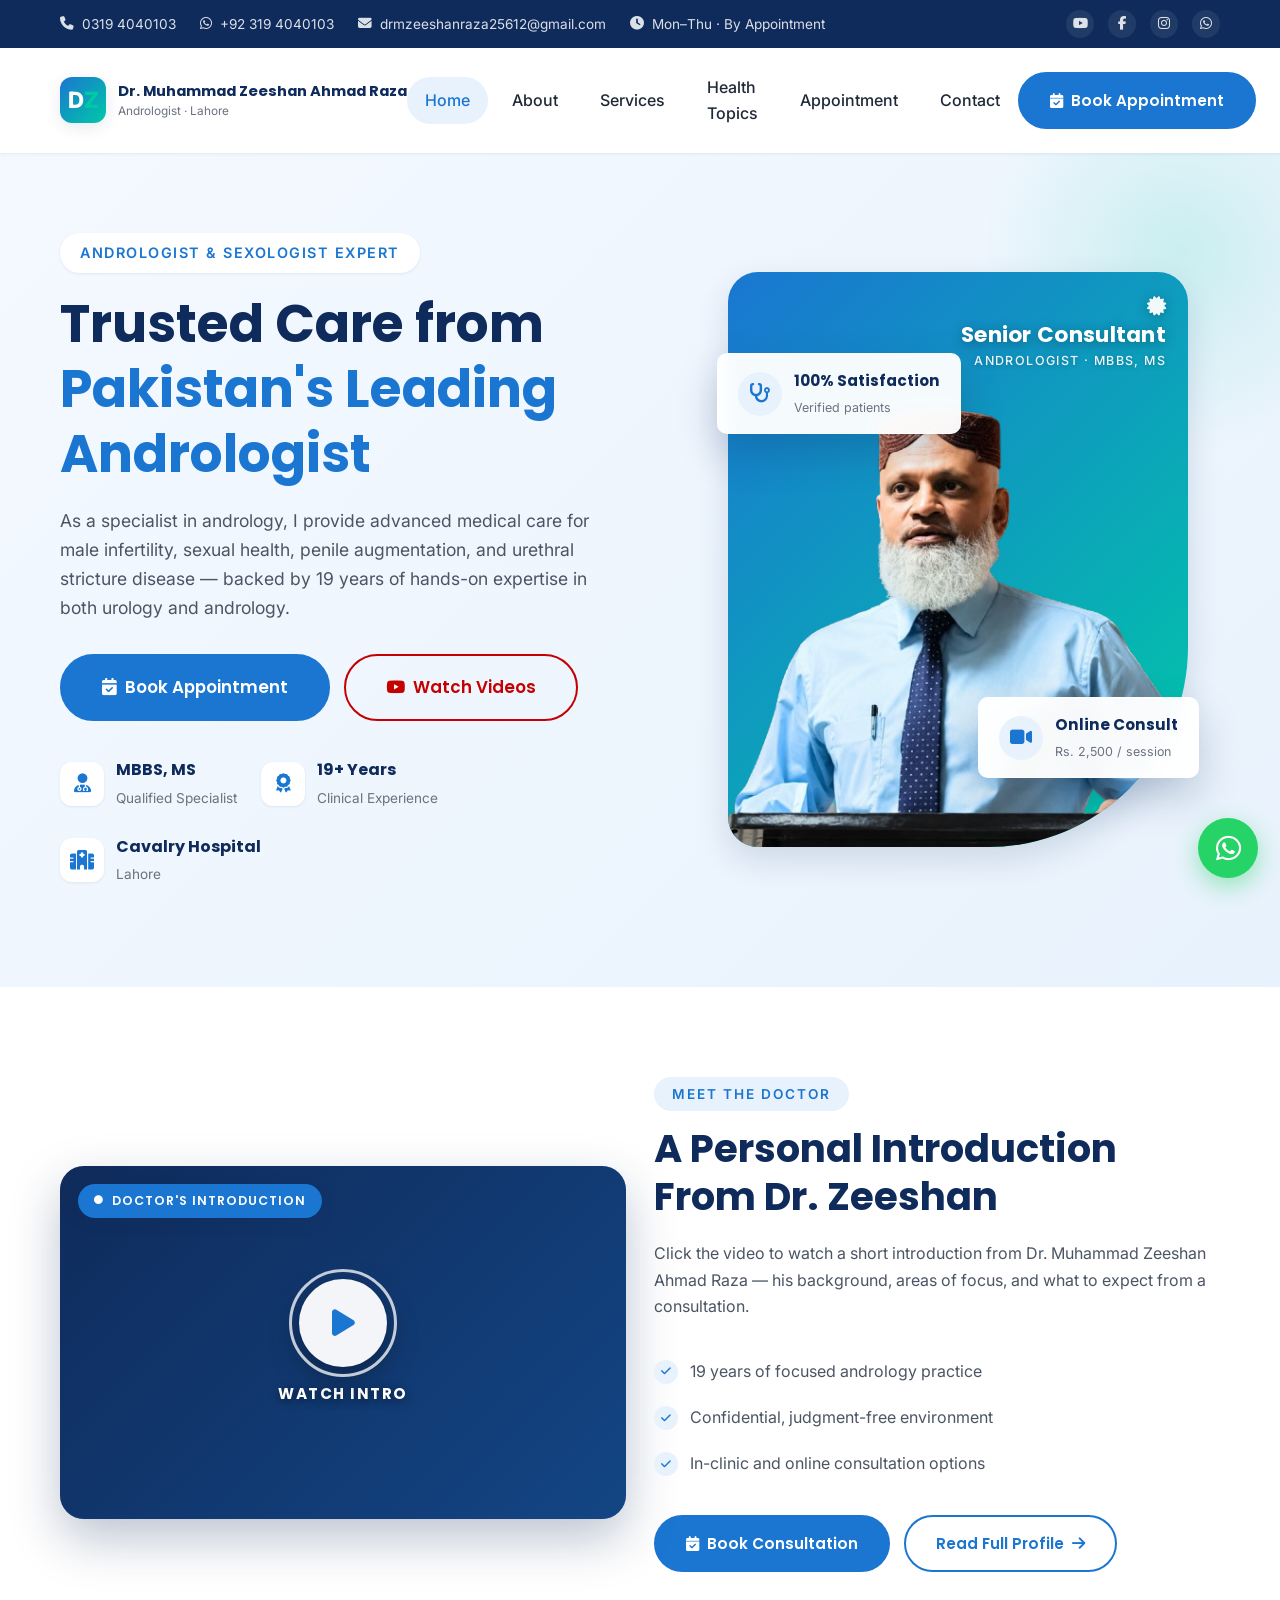
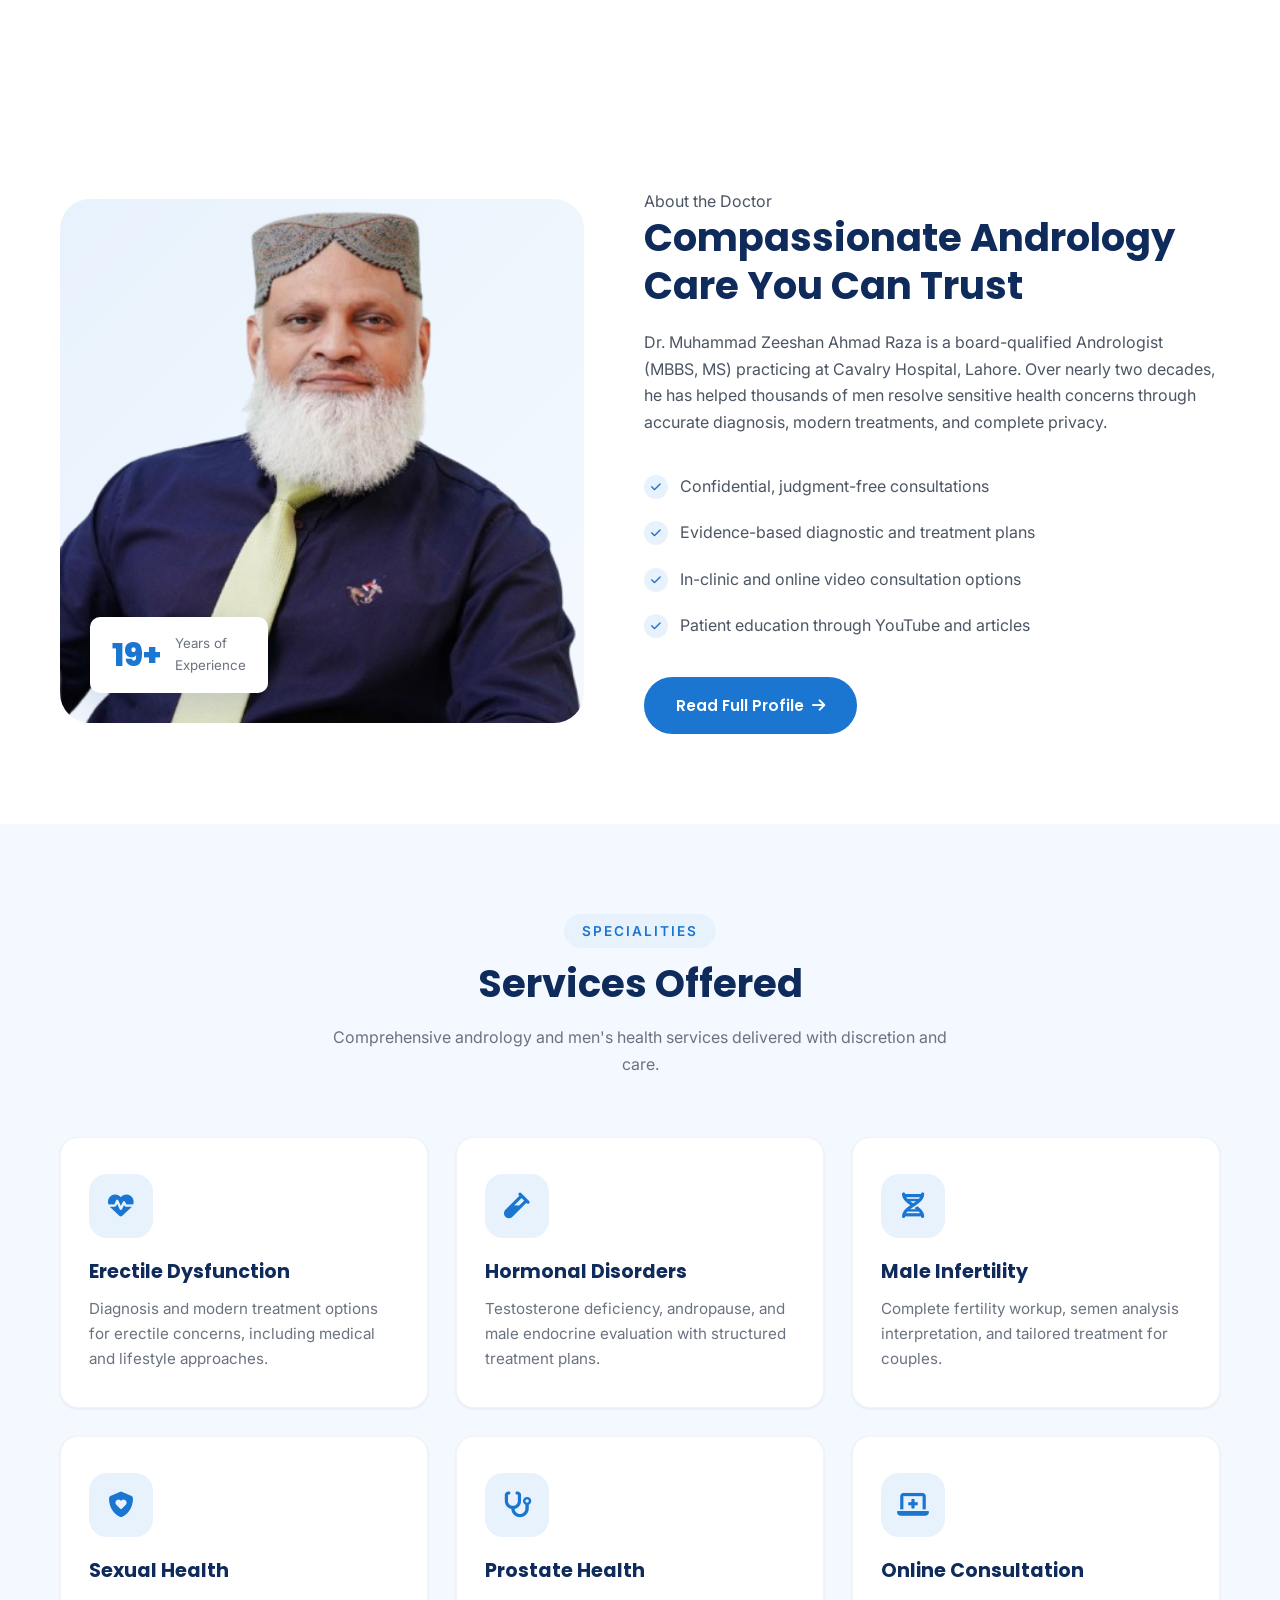
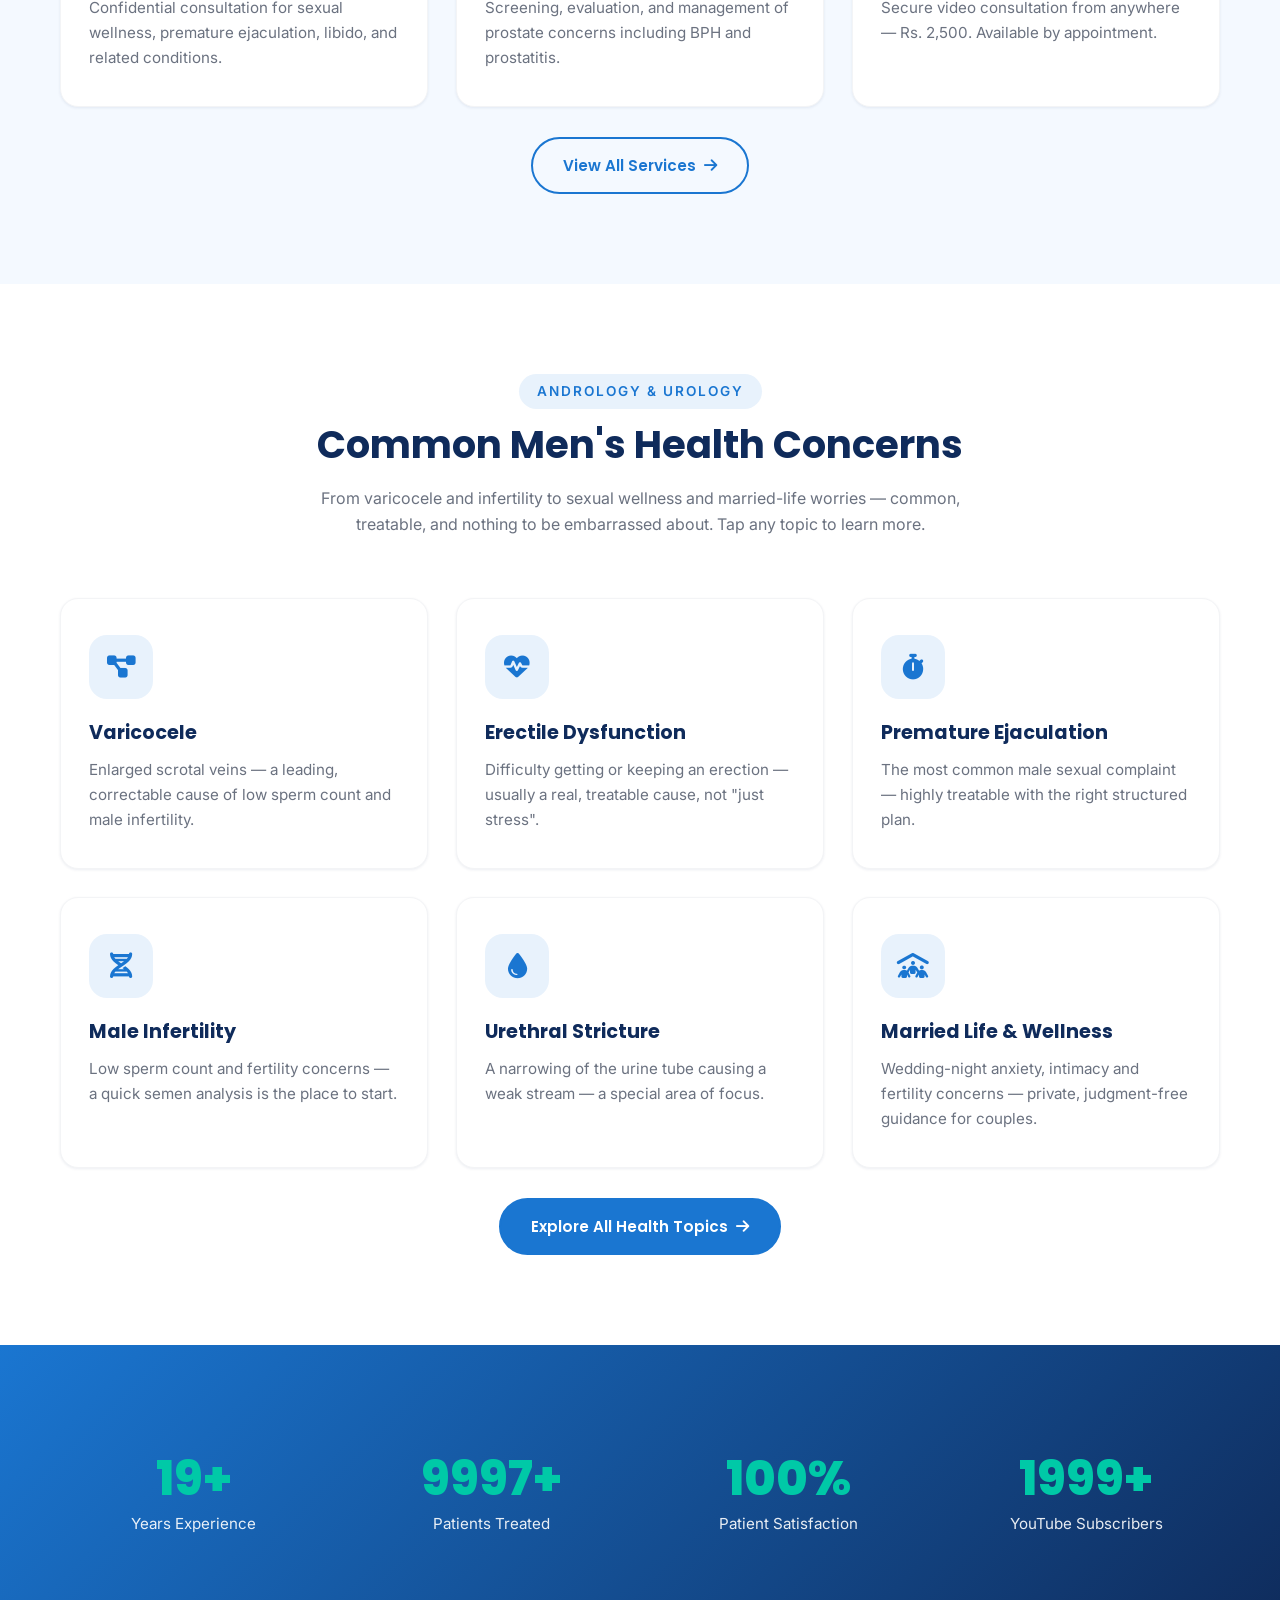
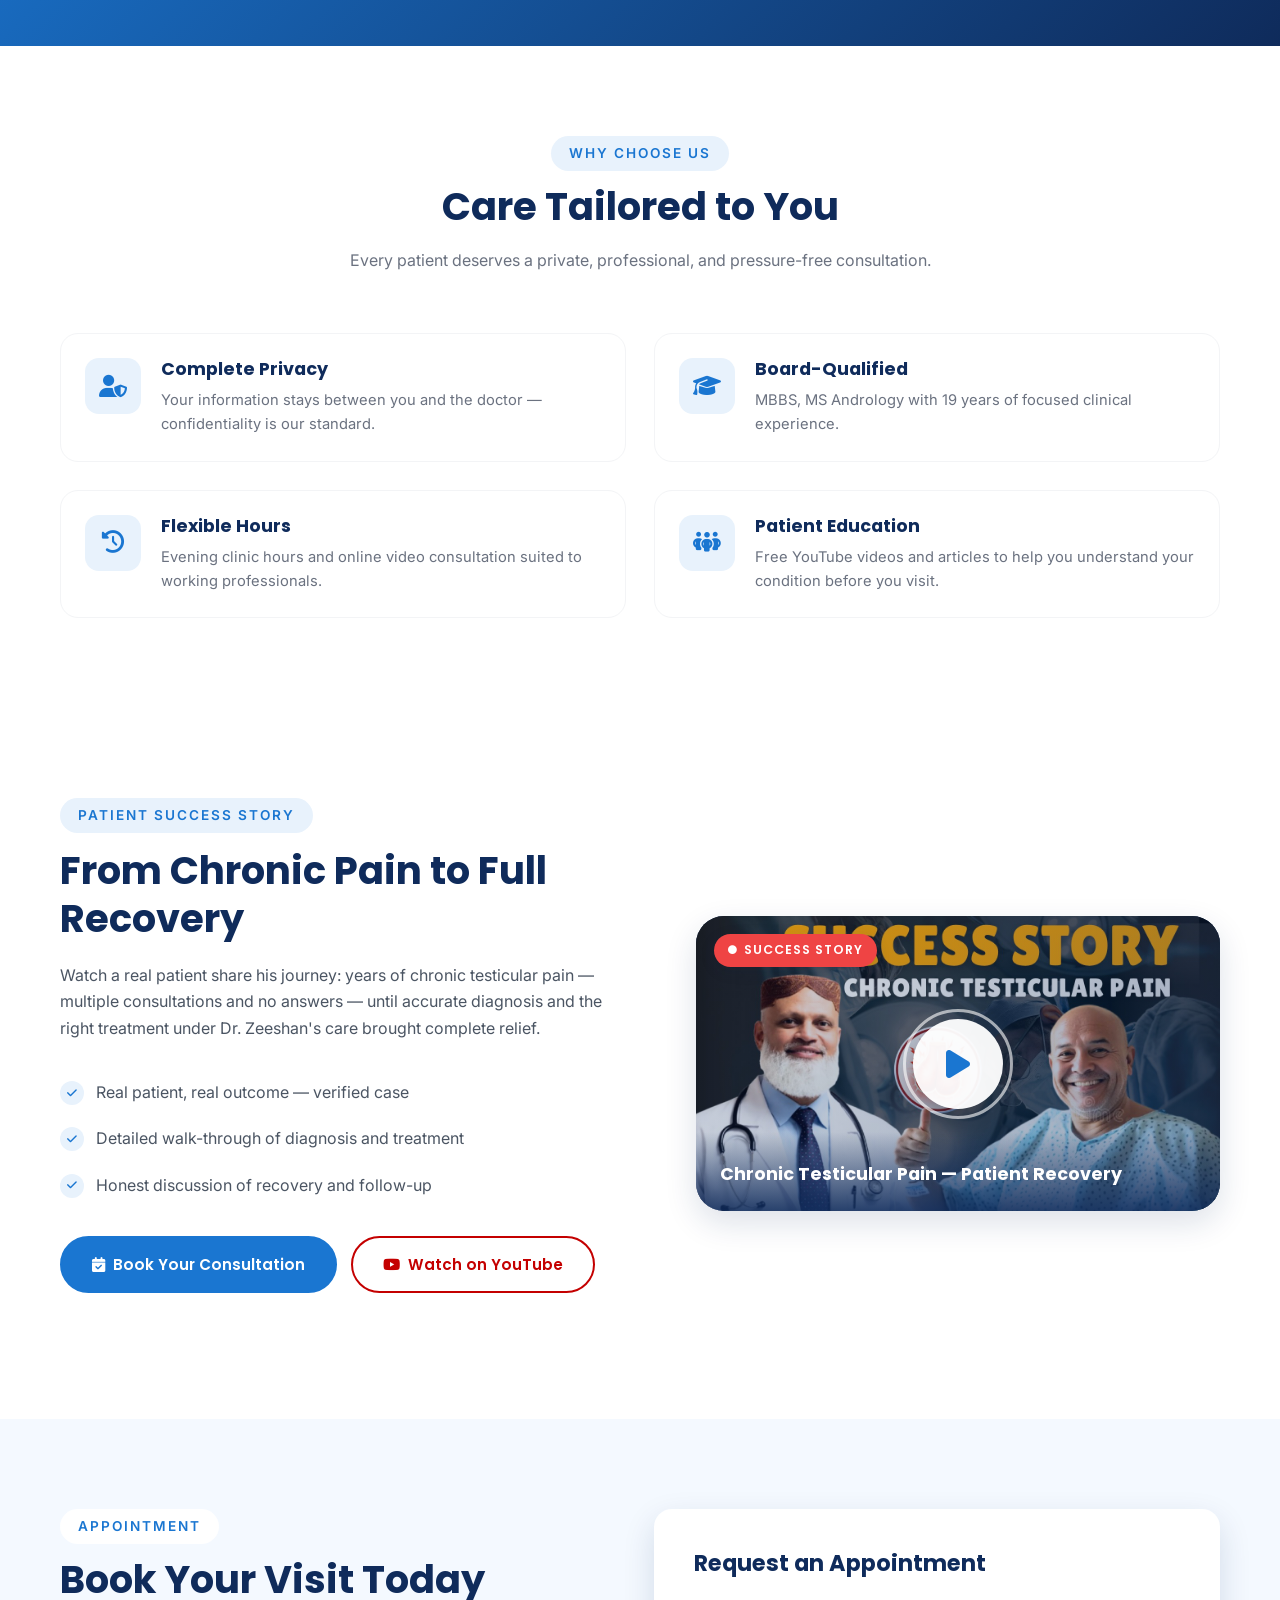
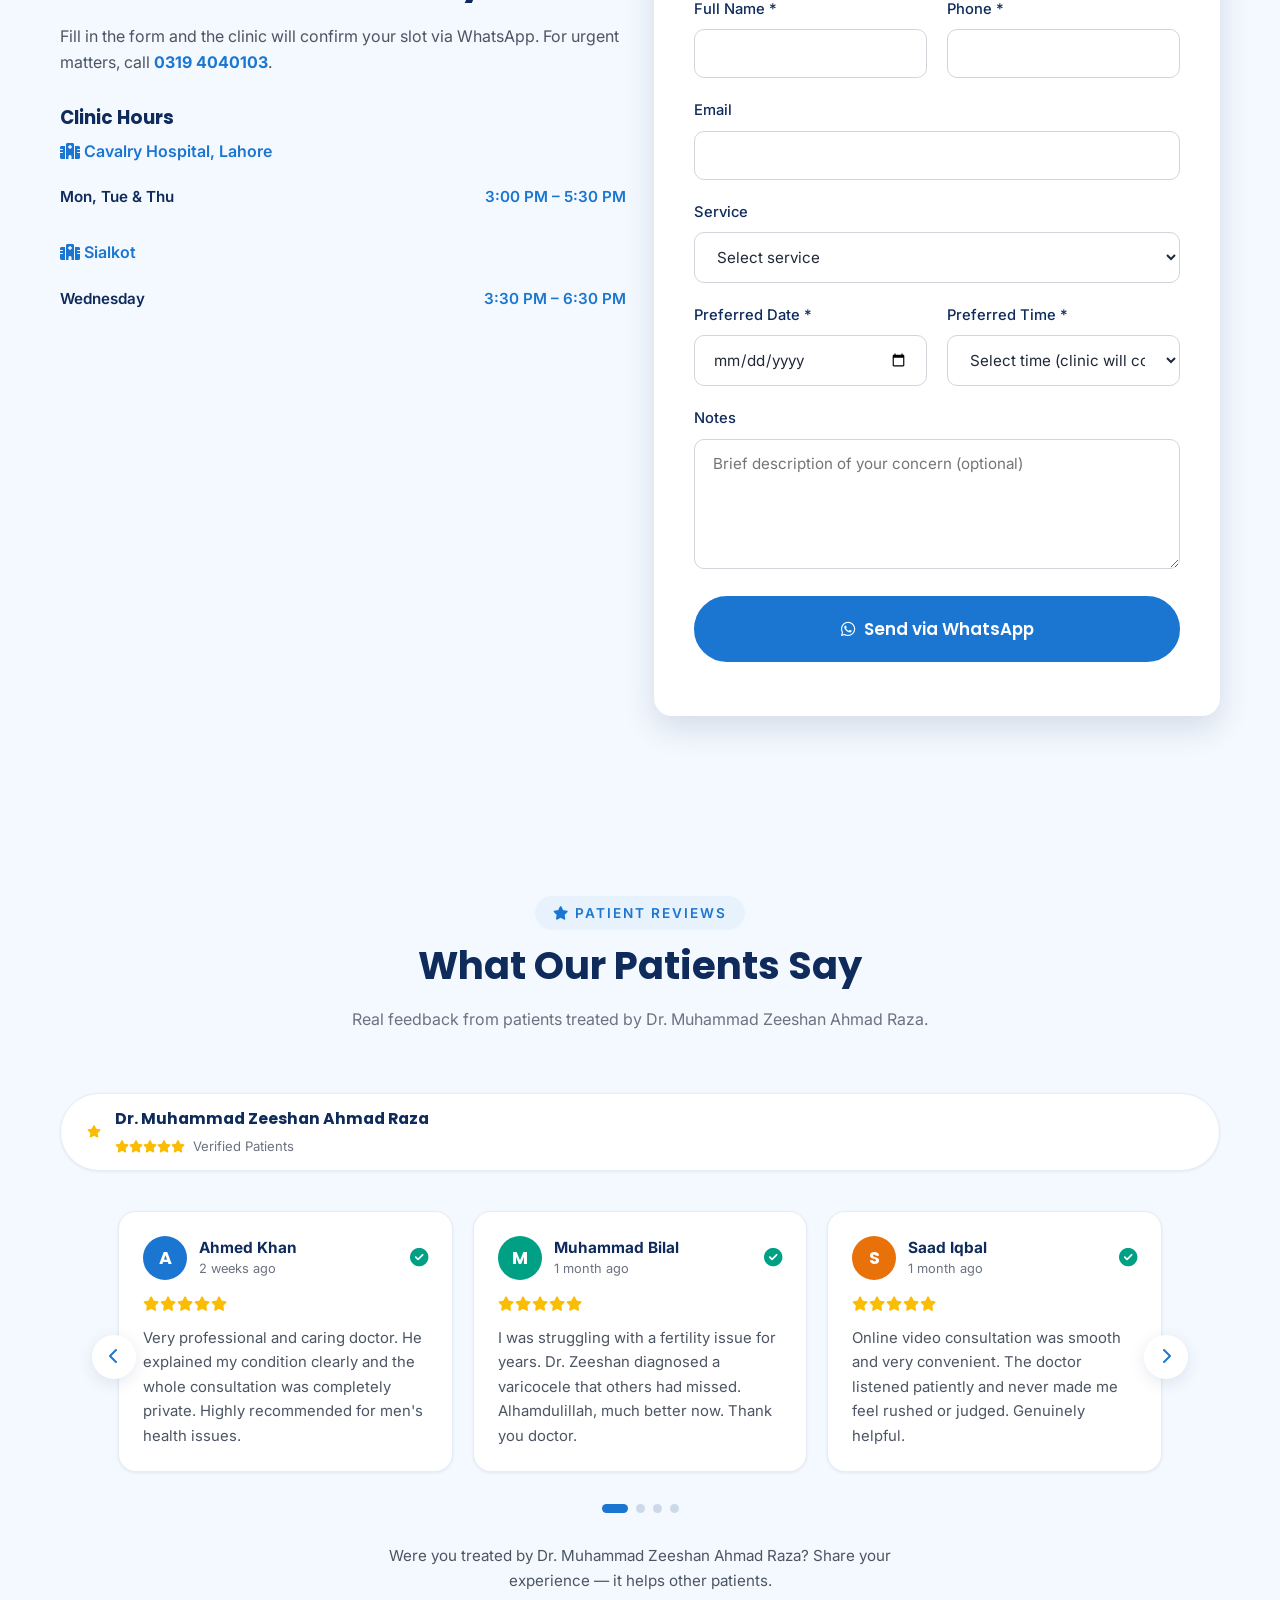
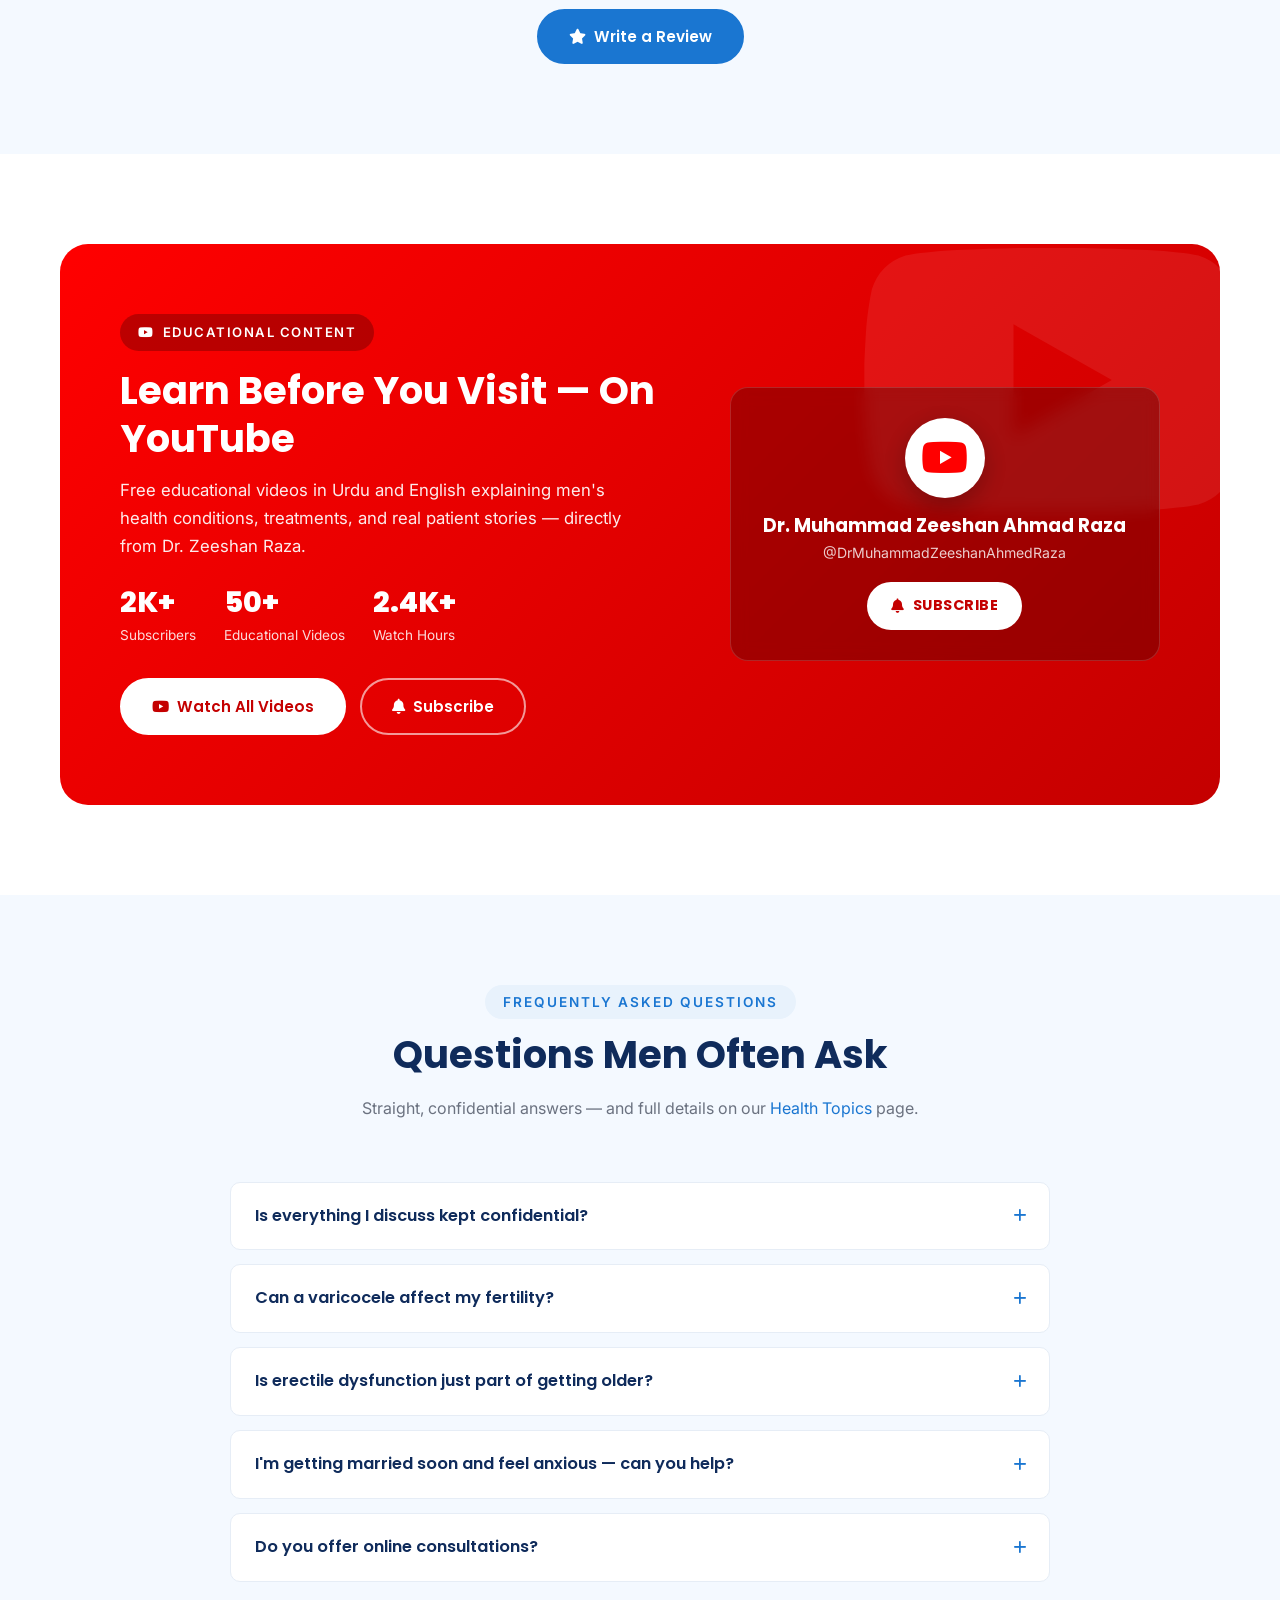
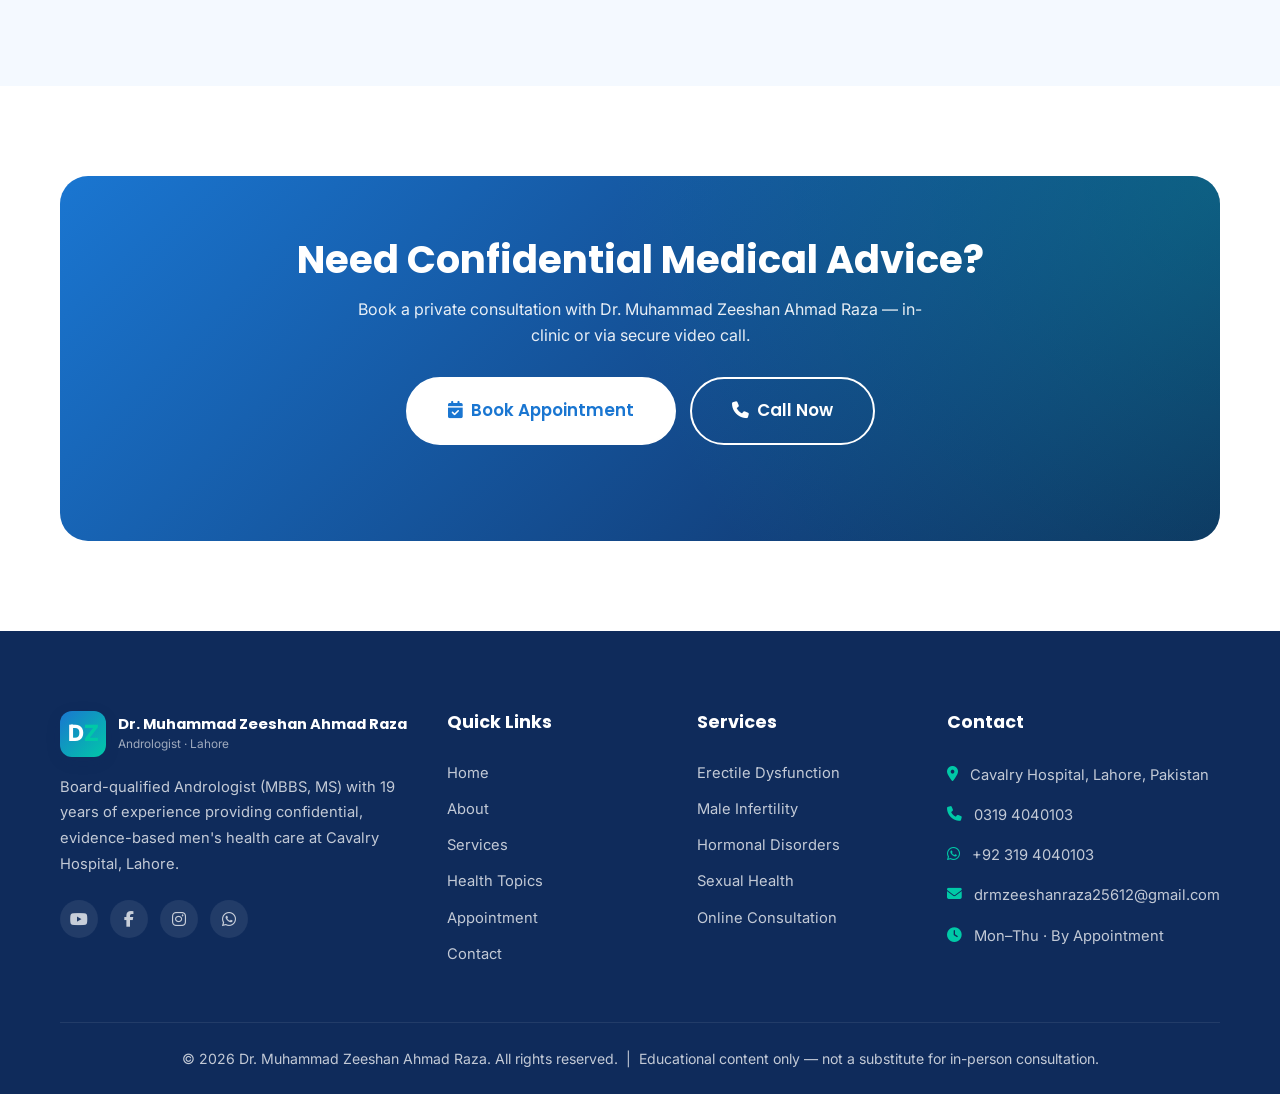
==== commit d00f4f9a: "updated image on about and idnex" ====
--- a/index.html
+++ b/index.html
@@ -144,7 +144,7 @@
 <section class="section about-preview">
   <div class="container">
     <div class="image-side">
-      <img src="assets/images/doctor-about.png?v=5" alt="Dr. Muhammad Zeeshan Ahmad Raza" onerror="this.style.display='none'; this.nextElementSibling.style.display='inline-block';" />
+      <img src="assets/images/ai-backup-doctor-portrait.png?v=5" alt="Dr. Muhammad Zeeshan Ahmad Raza" onerror="this.style.display='none'; this.nextElementSibling.style.display='inline-block';" />
       <i class="fa-solid fa-user-doctor" style="display:none; font-size: 9rem; color: var(--primary); opacity: 0.4;"></i>
       <div class="badge">
         <span class="num">19+</span>
